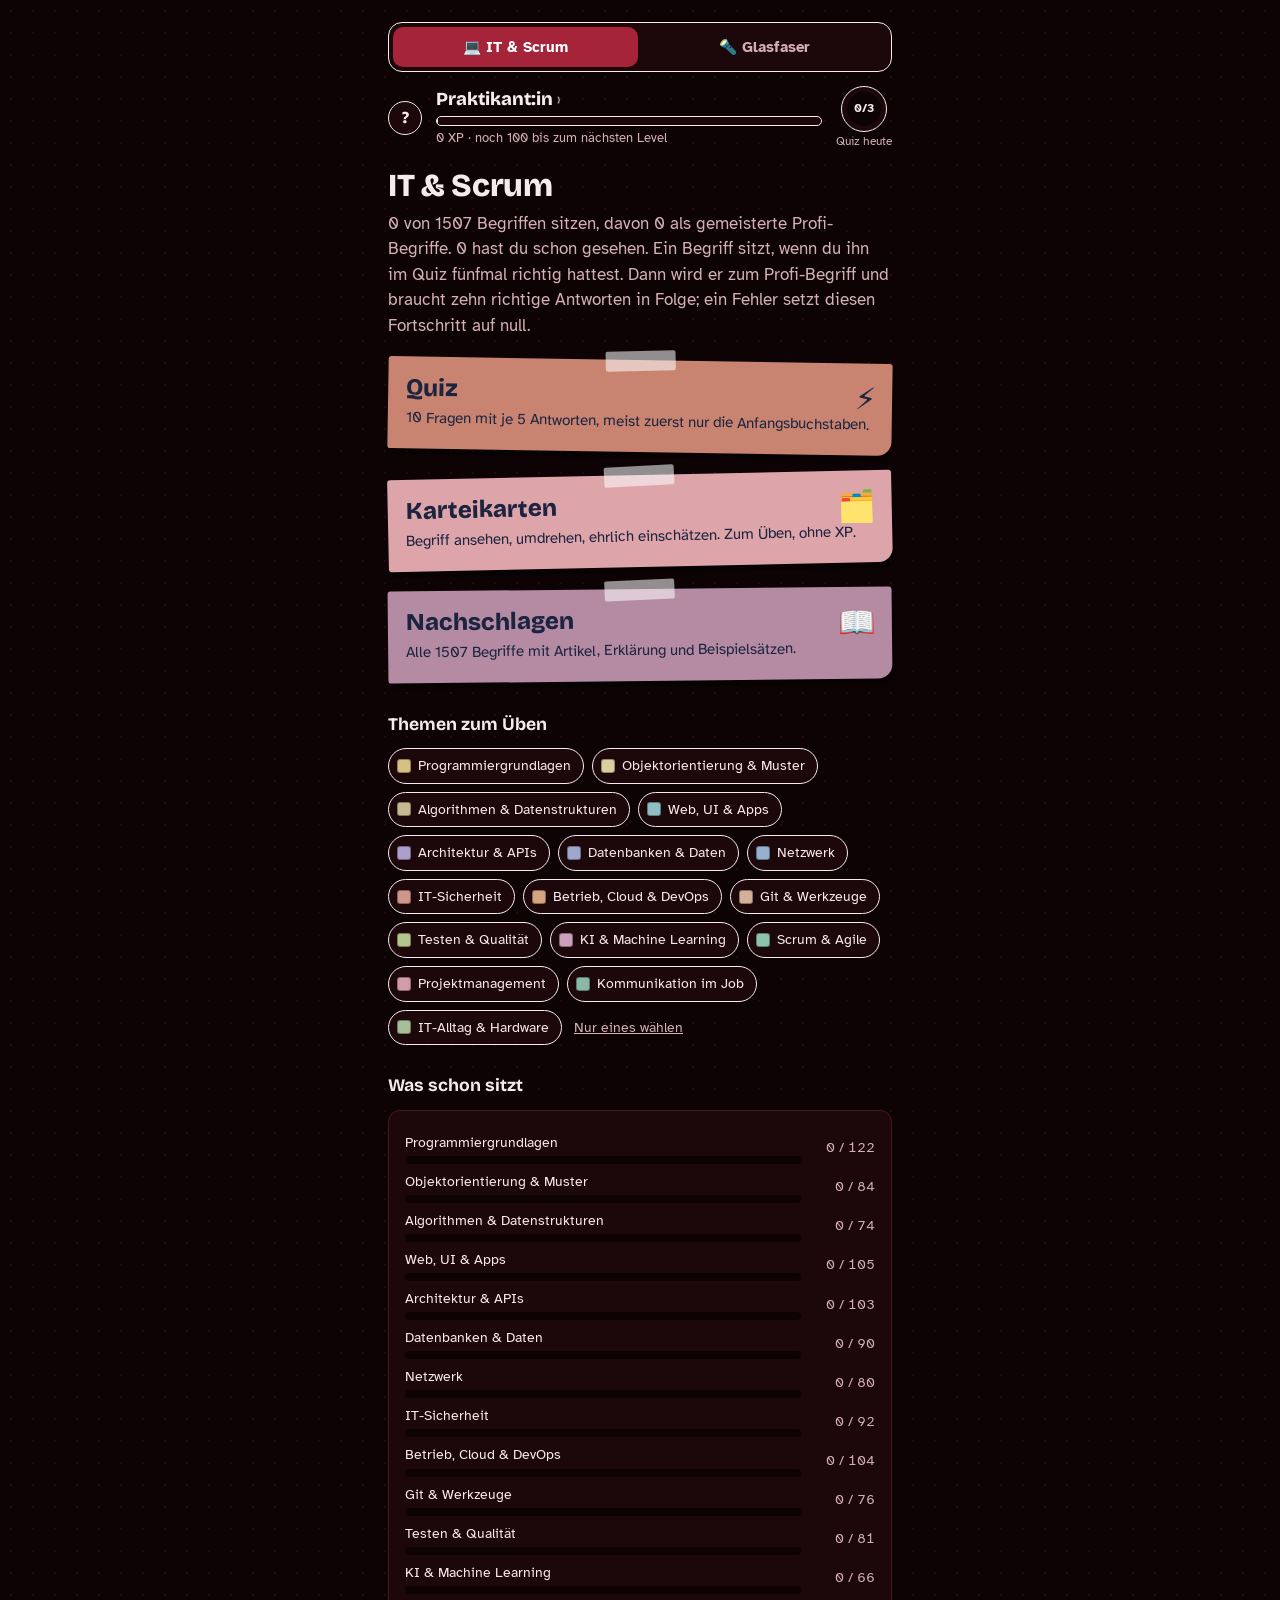
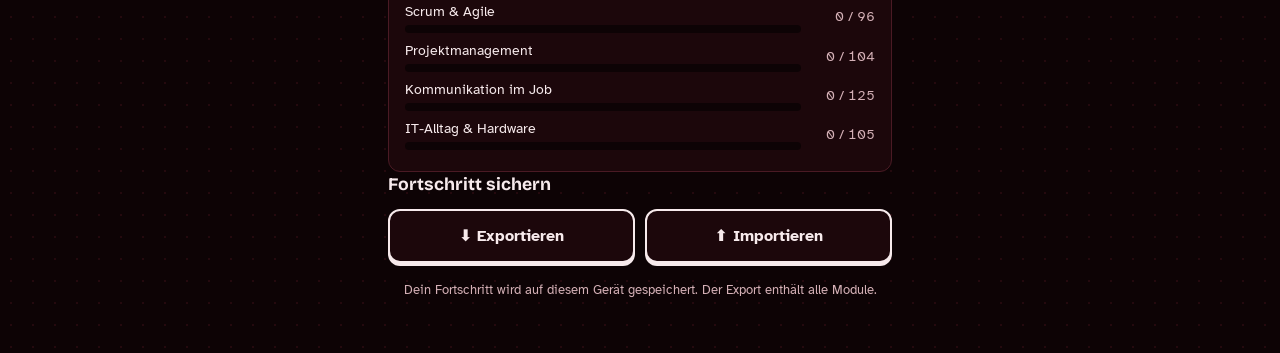
==== index.html @ d4691bd7 "Add files via upload" ====
<!doctype html>
<html lang="de">
<head>
<meta charset="utf-8">
<meta name="viewport" content="width=device-width, initial-scale=1, viewport-fit=cover">
<title>Fach-Vokabeln</title>
<meta name="description" content="Fachbegriffe lernen: Quiz, Karteikarten und Nachschlagen.">
<meta name="theme-color" content="#0d0305">
<link rel="manifest" href="manifest.json">
<link rel="icon" type="image/png" sizes="192x192" href="icons/icon-192.png">
<link rel="apple-touch-icon" href="icons/icon-192.png">
<link rel="preconnect" href="https://fonts.googleapis.com">
<link rel="preconnect" href="https://fonts.gstatic.com" crossorigin>
<link href="https://fonts.googleapis.com/css2?family=Atkinson+Hyperlegible:wght@400;700&family=Bricolage+Grotesque:opsz,wght@12..96,500;12..96,700;12..96,800&display=swap" rel="stylesheet">
<link rel="stylesheet" href="style.css">
<script>
  /* Zuletzt genutztes Farbschema sofort setzen, damit beim Start nichts aufblitzt */
  try { const t = JSON.parse(localStorage.getItem("lernapp.theme") || "{}");
    for (const k in t) document.documentElement.style.setProperty("--" + k, t[k]); } catch (e) {}
</script>
</head>
<body>
<div class="wrap">
  <header class="top" id="top"></header>
  <main id="app" aria-live="polite"></main>
</div>
<script src="app.js"></script>
</body>
</html>
---- style.css ----
:root{
  --board:#DCE3EC; --board-dot:#c7d0dc; --ink:#1C2440; --ink-soft:#4a5372; --surface:#ffffff; --line:#b9c3d1;
  --ok:#17845f; --bad:#c8323a;
  --n-yellow:#D8C07E; --n-pink:#D49CA9; --n-mint:#8DC2AC; --n-sky:#95B1CF; --n-lilac:#AC9FCB; --n-orange:#D3A47E; --n-lime:#B5C68C; --n-butter:#D9CF9F; --n-sand:#C6B892; --n-aqua:#8EBDC3; --n-peri:#A0A7CE; --n-coral:#CF968B; --n-peach:#D4B09B; --n-rose:#CB9FBB; --n-teal:#8AB9A9; --n-sage:#A8BE97;
  --m1:var(--n-yellow); --m2:var(--n-mint); --m3:var(--n-sky); --accent:var(--ink);
  --note-ink:#1C2440;
  --display:"Bricolage Grotesque", "Avenir Next", "Segoe UI", system-ui, sans-serif;
  --body:"Atkinson Hyperlegible", "Segoe UI", Roboto, system-ui, sans-serif;
  box-sizing:border-box;
  padding-top:env(safe-area-inset-top,0px); padding-bottom:env(safe-area-inset-bottom,0px);
}
@media (prefers-color-scheme: dark){
  :root:not([data-theme="light"]){
    --board:#151b28; --board-dot:#222a3b; --ink:#e9edf7; --ink-soft:#a9b2c9; --surface:#1f2738; --line:#36405a;
    --ok:#4fd1a1; --bad:#ff7a82;
  }
}
:root[data-theme="dark"]{
  --board:#151b28; --board-dot:#222a3b; --ink:#e9edf7; --ink-soft:#a9b2c9; --surface:#1f2738; --line:#36405a;
  --ok:#4fd1a1; --bad:#ff7a82;
}
/* Modul-Farbschemata: IT & Scrum dunkelrot, Glasfaser dunkelgrün */
:root[data-mod] .note{box-shadow:0 1px 0 rgba(0,0,0,.2), 3px 6px 0 rgba(0,0,0,.35)}
:root[data-mod] .chip .dot{border-color:rgba(0,0,0,.35)}
:root[data-mod] .feedback mark,:root[data-mod] .lex-body mark{background:rgba(255,255,255,.2);color:var(--ink)}
*,*::before,*::after{box-sizing:inherit}
html{scroll-padding-top:env(safe-area-inset-top,0px)}
body{
  margin:0; min-height:100vh; color:var(--ink); font-family:var(--body); font-size:17px; line-height:1.5;
  background-color:var(--board);
  background-image:radial-gradient(var(--board-dot) 1.2px, transparent 1.3px);
  background-size:22px 22px;
}
button{font:inherit;color:inherit;cursor:pointer}
:focus-visible{outline:3px solid #3b6cff;outline-offset:3px;border-radius:6px}
.wrap{max-width:540px;margin:0 auto;padding:16px 18px 40px}

/* header */
.top{display:flex;flex-wrap:wrap;align-items:center;gap:14px;padding:6px 0 18px}
.modswitch{flex-basis:100%;display:grid;grid-template-columns:1fr 1fr;gap:4px;padding:4px;border:1.5px solid var(--ink);border-radius:14px;background:var(--surface)}
.modswitch button{border:0;background:transparent;border-radius:10px;padding:9px 6px;font-weight:700;font-size:.92rem;color:var(--ink-soft)}
.modswitch button[aria-selected="true"]{background:var(--accent);color:#fff}
.rank{flex:1;min-width:0;display:block;text-align:left;border:0;background:none;padding:0;color:inherit}
.rank-more{opacity:.6;font-weight:400}
dialog.sheet{width:min(520px,calc(100vw - 24px));max-height:calc(100vh - 40px);border:1.5px solid var(--line);border-radius:16px;background:var(--surface);color:var(--ink);padding:16px 18px 18px}
dialog.sheet::backdrop{background:rgba(0,0,0,.65)}
.backup-row{display:flex;gap:10px;flex-wrap:wrap;margin:6px 0}
.backup-row .btn{flex:1 1 140px}
.exp-sum{margin:6px 0 12px;padding-left:1.2em;font-size:.93rem}
.exp-status{min-height:1.4em;font-size:.88rem;color:var(--ink-soft);margin:6px 0}
.exp-raw summary{cursor:pointer;font-size:.88rem;color:var(--ink-soft)}
dialog.sheet textarea{width:100%;margin:8px 0;background:var(--board);color:var(--ink);border:1.5px solid var(--line);border-radius:10px;padding:8px;font:inherit;font-size:.8rem}
.file-btn{display:block;text-align:center;cursor:pointer;margin:6px 0}
dialog#help{width:min(520px,calc(100vw - 24px));max-height:calc(100vh - 40px);border:1.5px solid var(--line);border-radius:16px;background:var(--surface);color:var(--ink);padding:16px 18px 18px}
dialog#help::backdrop{background:rgba(0,0,0,.65)}
.help-btn{flex:none;width:34px;height:34px;border-radius:50%;border:1.5px solid var(--ink);background:var(--surface);color:var(--ink);font-family:var(--display);font-weight:800;font-size:1.05rem;line-height:1;display:grid;place-items:center;align-self:center}
.hp{margin:14px 0 4px}
.hp h3{font-size:1rem;margin-bottom:6px}
.hp-row{display:flex;justify-content:space-between;align-items:baseline;gap:12px;padding:6px 0;border-bottom:1px dashed var(--line);font-size:.93rem}
.hp-row b{white-space:nowrap;text-align:right}
.hp-row.plus b{color:var(--ok)}
.hp-row.minus b{color:var(--bad)}
.hp-note{font-size:.85rem;color:var(--ink-soft);margin-top:8px}
dialog#cal{width:min(500px,calc(100vw - 24px));max-height:calc(100vh - 40px);border:1.5px solid var(--line);border-radius:16px;background:var(--surface);color:var(--ink);padding:16px 18px 18px}
dialog#cal::backdrop{background:rgba(0,0,0,.65)}
button.badge{border:0;background:none;padding:0;cursor:pointer}
.cal-nav{display:flex;align-items:center;justify-content:space-between;margin:4px 0 10px}
.cal-nav b{font-family:var(--display);font-size:1.1rem;text-transform:capitalize}
.cal-nav .back:disabled{opacity:.3}
.cal-grid{display:grid;grid-template-columns:repeat(7,minmax(0,1fr));gap:4px}
.cal-wd{text-align:center;font-size:.72rem;color:var(--ink-soft);padding-bottom:2px}
.cal-cell{min-width:0;min-height:58px;border:1.5px solid var(--line);border-radius:9px;background:transparent;color:var(--ink);display:flex;flex-direction:column;align-items:center;justify-content:flex-start;padding:4px 2px;gap:1px;font-size:.7rem;line-height:1.2;cursor:pointer}
.cal-cell.empty{border:0;cursor:default}
.cal-cell.future{opacity:.3;cursor:default}
.cal-cell.ok{background:rgba(110,210,150,.22);border-color:var(--ok)}
.cal-cell.miss{background:rgba(255,120,130,.2);border-color:var(--bad)}
.cal-cell.partial{border-style:dashed}
.cal-cell.today{outline:2px solid var(--ink);outline-offset:1px}
.cal-cell.sel{box-shadow:inset 0 0 0 2px var(--m2)}
.cal-d{font-weight:800;font-size:.85rem}
.cal-q{color:var(--ink-soft)}
.cal-x{font-weight:700;font-variant-numeric:tabular-nums}
.cal-sel{min-height:2.6em;margin:10px 0 6px;font-size:.9rem}
.cal-sum{display:flex;flex-wrap:wrap;gap:6px 14px;font-size:.88rem;color:var(--ink-soft);border-top:1px dashed var(--line);padding-top:10px}
.cal-sum b{color:var(--ink)}
.cal-legend{display:flex;flex-wrap:wrap;gap:6px 14px;margin-top:8px;font-size:.78rem;color:var(--ink-soft)}
.cal-legend i{display:inline-block;width:11px;height:11px;border-radius:3px;margin-right:5px;vertical-align:-1px;border:1.5px solid var(--line)}
.cal-legend i.lg-ok{background:rgba(110,210,150,.4);border-color:var(--ok)}
.cal-legend i.lg-miss{background:rgba(255,120,130,.35);border-color:var(--bad)}
.cal-legend i.lg-today{outline:2px solid var(--ink);border:0}
dialog#levels{width:min(500px,calc(100vw - 24px));max-height:calc(100vh - 40px);border:1.5px solid var(--line);border-radius:16px;background:var(--surface);color:var(--ink);padding:16px 18px 18px}
dialog#levels::backdrop{background:rgba(0,0,0,.65)}
.lv-head{display:flex;align-items:center;justify-content:space-between;gap:10px;position:sticky;top:-16px;background:var(--surface);padding:4px 0;margin-top:-4px;z-index:1}
.lv-head h2{font-size:1.4rem}
.lv-sub{color:var(--ink-soft);font-size:.9rem;margin:6px 0 12px}
.lv-list{list-style:none;margin:0;padding:0;display:grid;gap:4px}
.lv-list li{display:grid;grid-template-columns:28px 1fr auto;gap:10px;align-items:center;padding:7px 10px;border-radius:9px;font-size:.95rem}
.lv-list li.done{color:var(--ink-soft)}
.lv-list li.cur{background:var(--m2);color:var(--note-ink);font-weight:700}
.lv-num{font-family:var(--display);font-weight:800;text-align:right;opacity:.7}
.lv-xp{font-variant-numeric:tabular-nums;white-space:nowrap}
.lv-you{font-size:.72rem;border:1.5px solid currentColor;border-radius:999px;padding:0 6px;margin-left:4px;vertical-align:middle}
.rank-name{font-family:var(--display);font-weight:800;font-size:1.15rem;line-height:1.2}
.xpbar{height:10px;border-radius:6px;background:var(--surface);border:1.5px solid var(--ink);margin:6px 0 3px;overflow:hidden}
.xpbar i{display:block;height:100%;background:var(--m1);border-right:1.5px solid var(--ink);transition:width .5s ease}
.xp-text{font-size:.8rem;color:var(--ink-soft)}
.badge{display:flex;flex-direction:column;align-items:center;font-size:.75rem;color:var(--ink-soft);min-width:52px}
.badge b{font-family:var(--display);font-size:1.25rem;color:var(--ink);line-height:1.1}
.ring{width:46px;height:46px;border-radius:50%;display:grid;place-items:center;
  background:conic-gradient(var(--ok) calc(var(--p)*1%), var(--surface) 0);border:1.5px solid var(--ink)}
.ring span{width:34px;height:34px;border-radius:50%;background:var(--board);display:grid;place-items:center;font-size:.72rem;font-weight:700;color:var(--ink)}

/* sticky notes */
.note{
  position:relative;background:var(--c,var(--n-yellow));color:var(--note-ink);
  border-radius:3px 3px 14px 3px;padding:18px 18px 20px;
  transform:rotate(var(--r,0deg));
  box-shadow:0 1px 0 rgba(0,0,0,.08), 3px 6px 0 rgba(28,36,64,.18);
}
.note::before{content:"";position:absolute;top:-9px;left:50%;width:70px;height:20px;margin-left:-35px;
  background:rgba(255,255,255,.55);transform:rotate(-2deg);border-radius:2px}
h1,h2,h3{font-family:var(--display);margin:0;line-height:1.15}
h1{font-size:2rem;font-weight:800;letter-spacing:-.01em}
.lead{color:var(--ink-soft);margin:6px 0 22px}

.modes{display:grid;gap:22px;margin-bottom:30px}
.mode{display:block;width:100%;text-align:left;border:0}
.mode h2{font-size:1.5rem;font-weight:800}
.mode p{margin:4px 0 0;font-size:.95rem}
.mode .emoji{position:absolute;right:16px;top:14px;font-size:1.9rem}
.mode:active{transform:rotate(var(--r)) translateY(2px)}

.section-title{font-family:var(--display);font-weight:700;font-size:1.1rem;margin:0 0 10px}
.chips{display:flex;flex-wrap:wrap;gap:8px;margin-bottom:28px}
.chip{border:1.5px solid var(--ink);background:var(--surface);border-radius:999px;padding:6px 12px 6px 8px;font-size:.9rem;display:flex;align-items:center;gap:7px}
.chip .dot{width:14px;height:14px;border-radius:3px;background:var(--c);border:1.5px solid var(--note-ink)}
.chip[aria-pressed="false"]{opacity:.45;background:transparent}
.chip[aria-pressed="false"] .dot{background:transparent}

.mastery{background:var(--surface);border:1.5px solid var(--line);border-radius:12px;padding:14px 16px}
.mrow{display:grid;grid-template-columns:1fr 64px;gap:10px;align-items:center;font-size:.88rem;margin:7px 0}
.mbar{height:8px;border-radius:5px;background:var(--board);overflow:hidden;margin-top:3px}
.mbar i{display:block;height:100%;background:var(--c)}
.mnum{text-align:right;color:var(--ink-soft);font-variant-numeric:tabular-nums}
.foot{font-size:.8rem;color:var(--ink-soft);margin-top:18px;text-align:center}

/* session chrome */
.bar{display:flex;align-items:center;gap:12px;margin-bottom:22px}
.back{border:1.5px solid var(--ink);background:var(--surface);border-radius:10px;width:42px;height:42px;font-size:1.2rem;flex:none}
.progress{flex:1;height:10px;border-radius:6px;background:var(--surface);border:1.5px solid var(--ink);overflow:hidden}
.progress i{display:block;height:100%;background:var(--ok);transition:width .3s}
.lives{font-size:1.05rem;letter-spacing:2px;flex:none}
.xp-chip{font-family:var(--display);font-weight:800;font-size:.95rem;background:var(--surface);color:var(--ink);padding:2px 9px;border-radius:999px;border:1.5px solid var(--ink);flex:none}
body.focus #top{display:none}
body.focus .wrap{padding-top:22px}
.pro-tag{display:inline-block;font-size:.72rem;font-weight:700;letter-spacing:.02em;background:var(--n-yellow);color:var(--note-ink);border:1.5px solid var(--note-ink);border-radius:999px;padding:0 8px;margin-left:6px;vertical-align:middle;white-space:nowrap}
.pro-tag.done{background:var(--n-mint)}
details.is-pro{border:2px solid #d9a400;border-left-width:7px;background:linear-gradient(90deg,rgba(255,218,92,.28),transparent 70%),var(--surface)}
details.is-pro.is-master{border-color:var(--ok)}
.prodots{display:inline-flex;gap:2px;margin-left:6px;vertical-align:middle}
.prodots i{width:5px;height:9px;border-radius:2px;background:var(--line)}
.prodots i.f{background:#d9a400}
.is-master .prodots i.f{background:var(--ok)}

.cat-label{font-size:.82rem;font-weight:700;opacity:.75;margin-bottom:6px}
.term{font-family:var(--display);font-weight:800;font-size:clamp(1.8rem,8vw,2.5rem);line-height:1.1;letter-spacing:-.01em;word-break:break-word}
.speak{border:1.5px solid var(--note-ink);background:rgba(255,255,255,.5);border-radius:999px;padding:3px 11px;font-size:.88rem;color:var(--note-ink);margin-top:12px}

/* flashcard */
.card{display:flex;flex-direction:column;min-height:320px;margin:14px 0 22px;cursor:pointer;--r:-1deg}
.card.is-back{--r:1deg}
.card.turn-out{animation:turnOut .16s ease-in forwards}
.card.turn-in{animation:turnIn .2s ease-out}
@keyframes turnOut{to{transform:rotate(var(--r)) scaleX(0)}}
@keyframes turnIn{from{transform:rotate(var(--r)) scaleX(0)}to{transform:rotate(var(--r)) scaleX(1)}}
.card .term{margin-top:auto}
.hint{margin-top:auto;padding-top:18px;font-size:.85rem;opacity:.75}
.card .de{font-family:var(--display);font-weight:800;font-size:1.55rem;line-height:1.2}
.card .expl{margin:8px 0 14px}
.ex{border-top:1.5px dashed rgba(28,36,64,.35);padding-top:12px;font-size:.98rem}
.ex-label{font-size:.78rem;font-weight:700;opacity:.7;margin-top:10px}
.ex-label:first-child{margin-top:0}
.ex .en{font-weight:700}
.ex .tr{margin-top:2px}
mark{background:rgba(255,255,255,.65);color:inherit;padding:0 3px;border-radius:3px}
.actions{display:grid;grid-template-columns:1fr 1fr;gap:12px}
.btn{border:2px solid var(--ink);border-radius:12px;padding:13px 14px;font-weight:700;background:var(--surface);font-size:1rem;box-shadow:0 3px 0 var(--ink)}
.btn:active{transform:translateY(2px);box-shadow:0 1px 0 var(--ink)}
.btn.primary{background:var(--n-mint);color:var(--note-ink);border-color:var(--note-ink);box-shadow:0 3px 0 var(--note-ink)}
.btn.warn{background:var(--n-pink);color:var(--note-ink);border-color:var(--note-ink);box-shadow:0 3px 0 var(--note-ink)}
.btn.wide{width:100%}

/* quiz */
.q-ask{font-size:.95rem;font-weight:700;margin-bottom:8px;opacity:.8}
.q-big{font-family:var(--display);font-weight:800;font-size:clamp(1.6rem,7vw,2.2rem);line-height:1.15}
.q-mid{font-size:1.12rem;line-height:1.45;font-weight:700}
.q-hint{margin-top:10px;font-size:.9rem}
.q-hint button{border:0;background:none;text-decoration:underline;padding:0;color:inherit;font-size:.9rem}
.opts{display:grid;gap:10px;margin:22px 0 16px}
.opt{text-align:left;border:2px solid var(--ink);background:var(--surface);border-radius:12px;padding:12px 15px;font-size:1.02rem;box-shadow:0 3px 0 var(--ink)}
.opt:active:not(:disabled){transform:translateY(2px);box-shadow:0 1px 0 var(--ink)}
.opt:disabled{cursor:default}
.opt.right{background:var(--n-mint);color:var(--note-ink);border-color:var(--note-ink)}
.opt.wrong{background:var(--n-pink);color:var(--note-ink);border-color:var(--note-ink);text-decoration:line-through}
.opt.dim{opacity:.45}
.opt.long{font-size:.95rem;line-height:1.35;text-align:left}
.tap-next{cursor:pointer}
.note.pro-card{border:3px solid #d9a400;border-left-width:9px;box-shadow:0 0 0 3px rgba(217,164,0,.25), 3px 6px 0 rgba(0,0,0,.35)}
.note.master-card{border-color:var(--ok);box-shadow:0 0 0 3px rgba(110,210,150,.25), 3px 6px 0 rgba(0,0,0,.35)}
.opt[aria-disabled="true"]{cursor:pointer}
.feedback.tap-next{cursor:pointer}
.opt.short{font-family:var(--display);font-weight:800;font-size:1.15rem;letter-spacing:.02em}
.reveal-row{display:flex;justify-content:flex-end;margin:18px 0 -8px}
.reveal-row .btn{padding:8px 14px;font-size:.92rem}
.reveal-row .cost{opacity:.75;font-weight:400;margin-left:4px}
.feedback p.fb-ex{margin-top:16px;padding-top:12px;border-top:1px dashed var(--line)}
.penalty{background:var(--surface);border:1.5px solid var(--bad);border-left-width:6px;border-radius:10px;padding:10px 14px;margin:0 0 20px;font-size:.95rem}
.feedback{background:var(--surface);border:1.5px solid var(--line);border-left:6px solid var(--fb);border-radius:10px;padding:13px 15px;margin-bottom:16px;animation:pop .25s ease}
.feedback h3{font-size:1.15rem;color:var(--fb);margin-bottom:4px}
.feedback p{margin:4px 0;font-size:.95rem}
@keyframes pop{from{transform:translateY(6px);opacity:0}to{transform:none;opacity:1}}

.opts.art{grid-template-columns:repeat(3,1fr)}
.opts.art .opt{text-align:center;font-family:var(--display);font-weight:800;font-size:1.3rem}
/* result */
.result{text-align:center}
.result .note{margin:16px 0 26px;text-align:center}
.big-num{font-family:var(--display);font-weight:800;font-size:3.6rem;line-height:1}
.missed{text-align:left;background:var(--surface);border:1.5px solid var(--line);border-radius:12px;padding:12px 16px;margin-bottom:22px}
.missed li{margin:5px 0}
.stack{display:grid;gap:12px}

/* lexicon */
.search{width:100%;font:inherit;padding:12px 14px;border:2px solid var(--ink);border-radius:12px;background:var(--surface);color:var(--ink);margin-bottom:16px}
.lex-group{margin-bottom:22px}
.lex-group h3{font-size:1.05rem;display:flex;align-items:center;gap:8px;margin-bottom:8px;width:100%}
.lex-group h3 .dot{width:14px;height:14px;border-radius:3px;background:var(--c);border:1.5px solid var(--ink)}
.lex-group>details{background:transparent;border:0;margin:0}
.lex-group>details>summary{padding:0;display:flex;justify-content:flex-start}
.lex-group>details>summary h3{flex:1}
.lex-count{color:var(--ink-soft);font-size:.85rem;font-weight:400;margin-left:auto}
.lex-items{padding-top:8px}
.chip-all{border:0;background:none;text-decoration:underline;color:var(--ink-soft);font-size:.88rem;padding:6px 4px}
details{background:var(--surface);border:1.5px solid var(--line);border-radius:10px;margin-bottom:7px}
summary{padding:10px 14px;cursor:pointer;display:flex;justify-content:space-between;gap:10px;align-items:baseline;list-style:none}
summary::-webkit-details-marker{display:none}
summary .s-en{font-weight:700}
summary .s-de{color:var(--ink-soft);font-size:.92rem;text-align:right}
.lex-body{padding:0 14px 12px;font-size:.94rem}
.lex-body .ex{border-top-color:var(--line)}
.expls{margin:4px 0 10px;padding-left:1.3em}
.expls li{margin:3px 0}
.lex-body .speak,.feedback .speak{color:var(--ink);border-color:var(--ink);background:transparent}
.feedback .speak{margin-top:6px}
.boxdots{display:inline-flex;gap:3px;margin-left:6px;vertical-align:middle}
.boxdots i{width:6px;height:6px;border-radius:50%;background:var(--line)}
.boxdots i.f{background:var(--ok)}
.empty{text-align:center;color:var(--ink-soft);padding:30px 0}

.toast{position:fixed;left:50%;bottom:calc(24px + env(safe-area-inset-bottom,0px));transform:translateX(-50%);background:var(--ink);color:var(--board);padding:11px 18px;border-radius:12px;font-weight:700;z-index:50;max-width:90vw;text-align:center;animation:pop .25s ease}
.confetti{position:fixed;top:-12px;width:10px;height:14px;z-index:40;pointer-events:none;border-radius:2px;animation:fall 1.6s ease-in forwards}
@keyframes fall{to{transform:translateY(105vh) rotate(540deg);opacity:.8}}
@media (prefers-reduced-motion: reduce){
  .xpbar i,.progress i{transition:none}
  .card.turn-out,.card.turn-in{animation:none}
  .feedback,.toast{animation:none}
}
.modpick{flex-basis:100%;display:flex;align-items:center;gap:8px;padding:10px 14px;border:1.5px solid var(--ink);border-radius:14px;background:var(--accent);color:#fff;font-weight:700;font-size:.95rem}
.mod-list{display:grid;gap:8px;margin-top:10px}
.mod-item{display:flex;align-items:center;gap:12px;padding:14px;border:1.5px solid var(--line);border-left:7px solid var(--ac);border-radius:12px;background:var(--board);color:var(--ink);font-weight:700;font-size:1rem;text-align:left}
.mod-item.cur{outline:2px solid var(--ink)}
.mod-ic{font-size:1.4rem}
.boot-error{padding:40px 4px}
.boot-error p{color:var(--ink-soft);margin-top:10px}
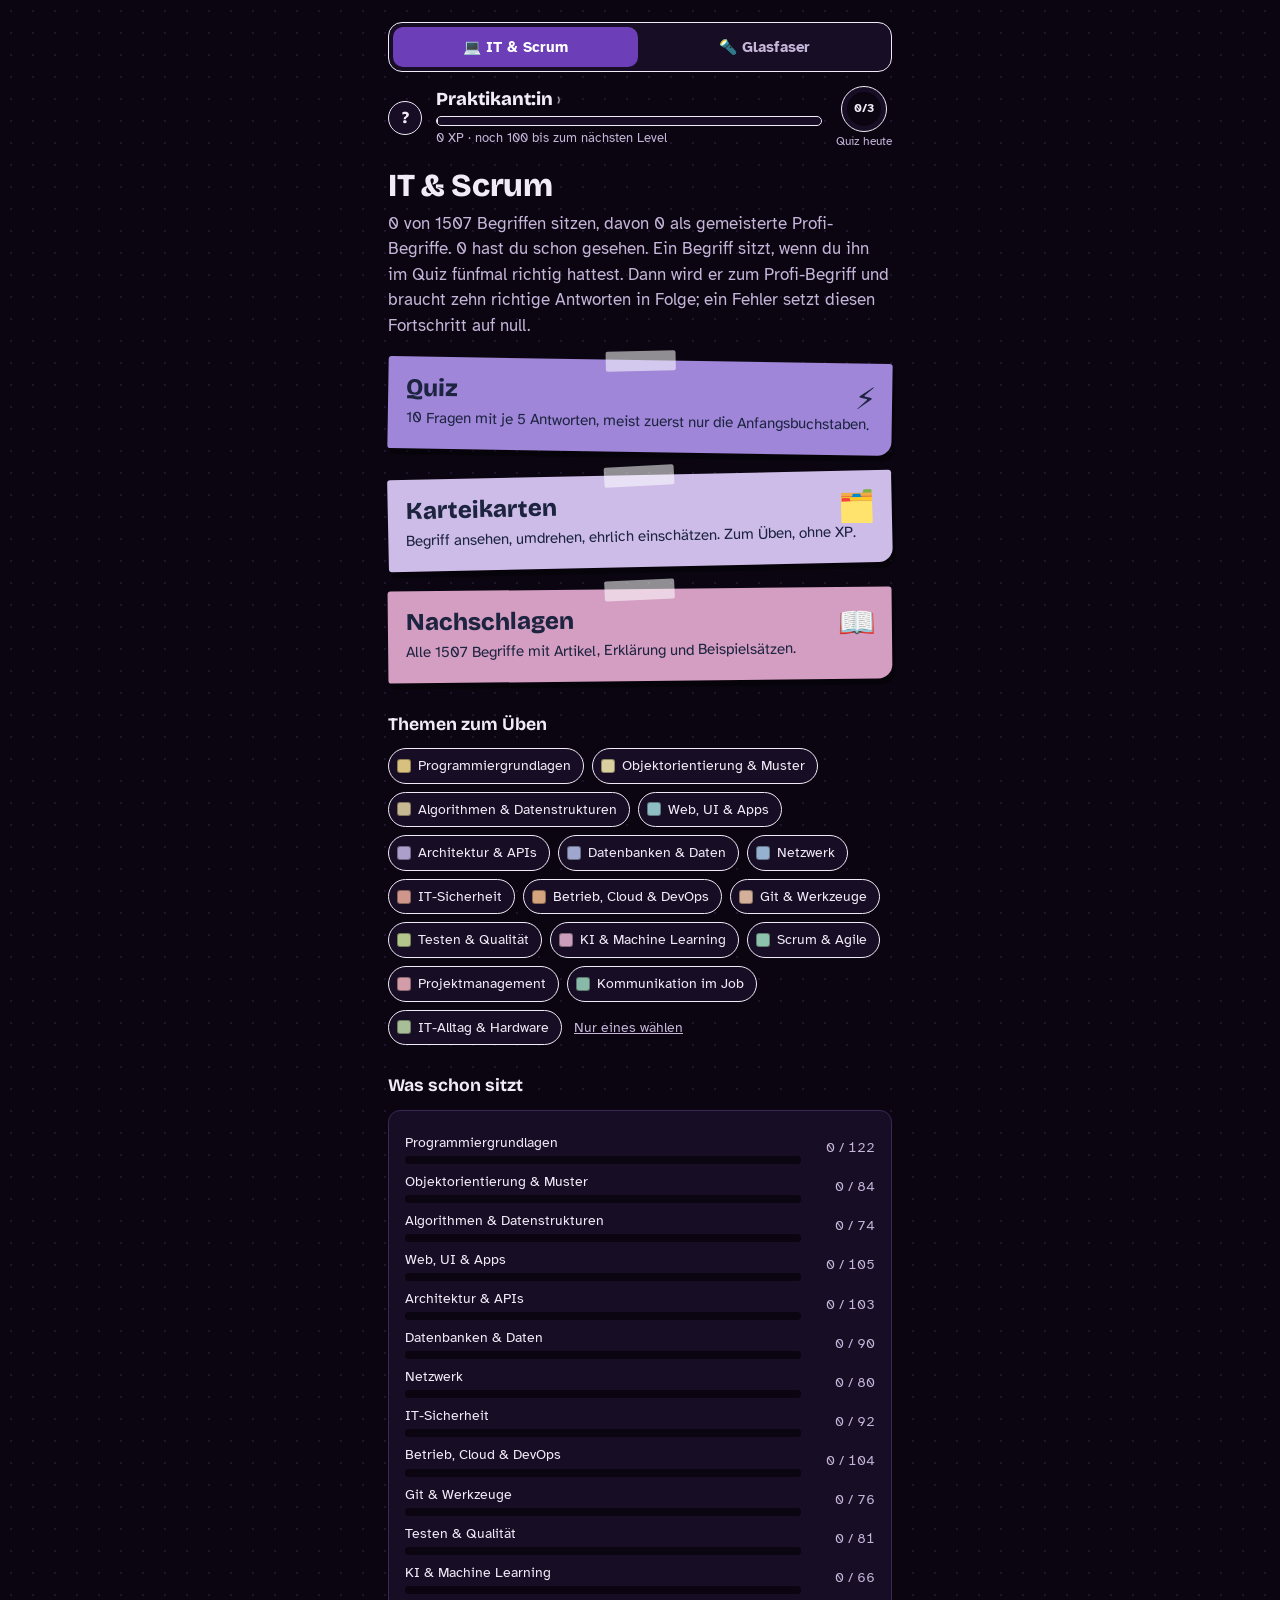
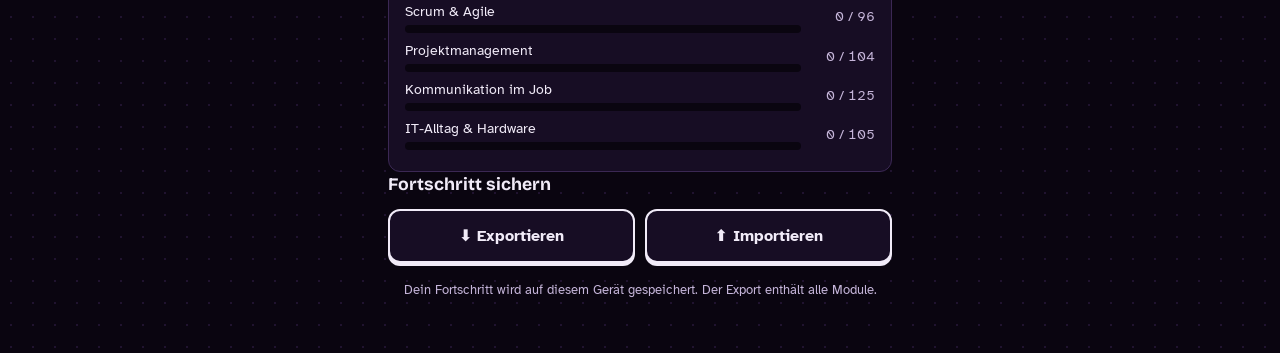
==== commit 08a9ce72: "Add files via upload" ====
--- a/index.html
+++ b/index.html
@@ -5,7 +5,7 @@
 <meta name="viewport" content="width=device-width, initial-scale=1, viewport-fit=cover">
 <title>Fach-Vokabeln</title>
 <meta name="description" content="Fachbegriffe lernen: Quiz, Karteikarten und Nachschlagen.">
-<meta name="theme-color" content="#0d0305">
+<meta name="theme-color" content="#0a0510">
 <link rel="manifest" href="manifest.json">
 <link rel="icon" type="image/png" sizes="192x192" href="icons/icon-192.png">
 <link rel="apple-touch-icon" href="icons/icon-192.png">
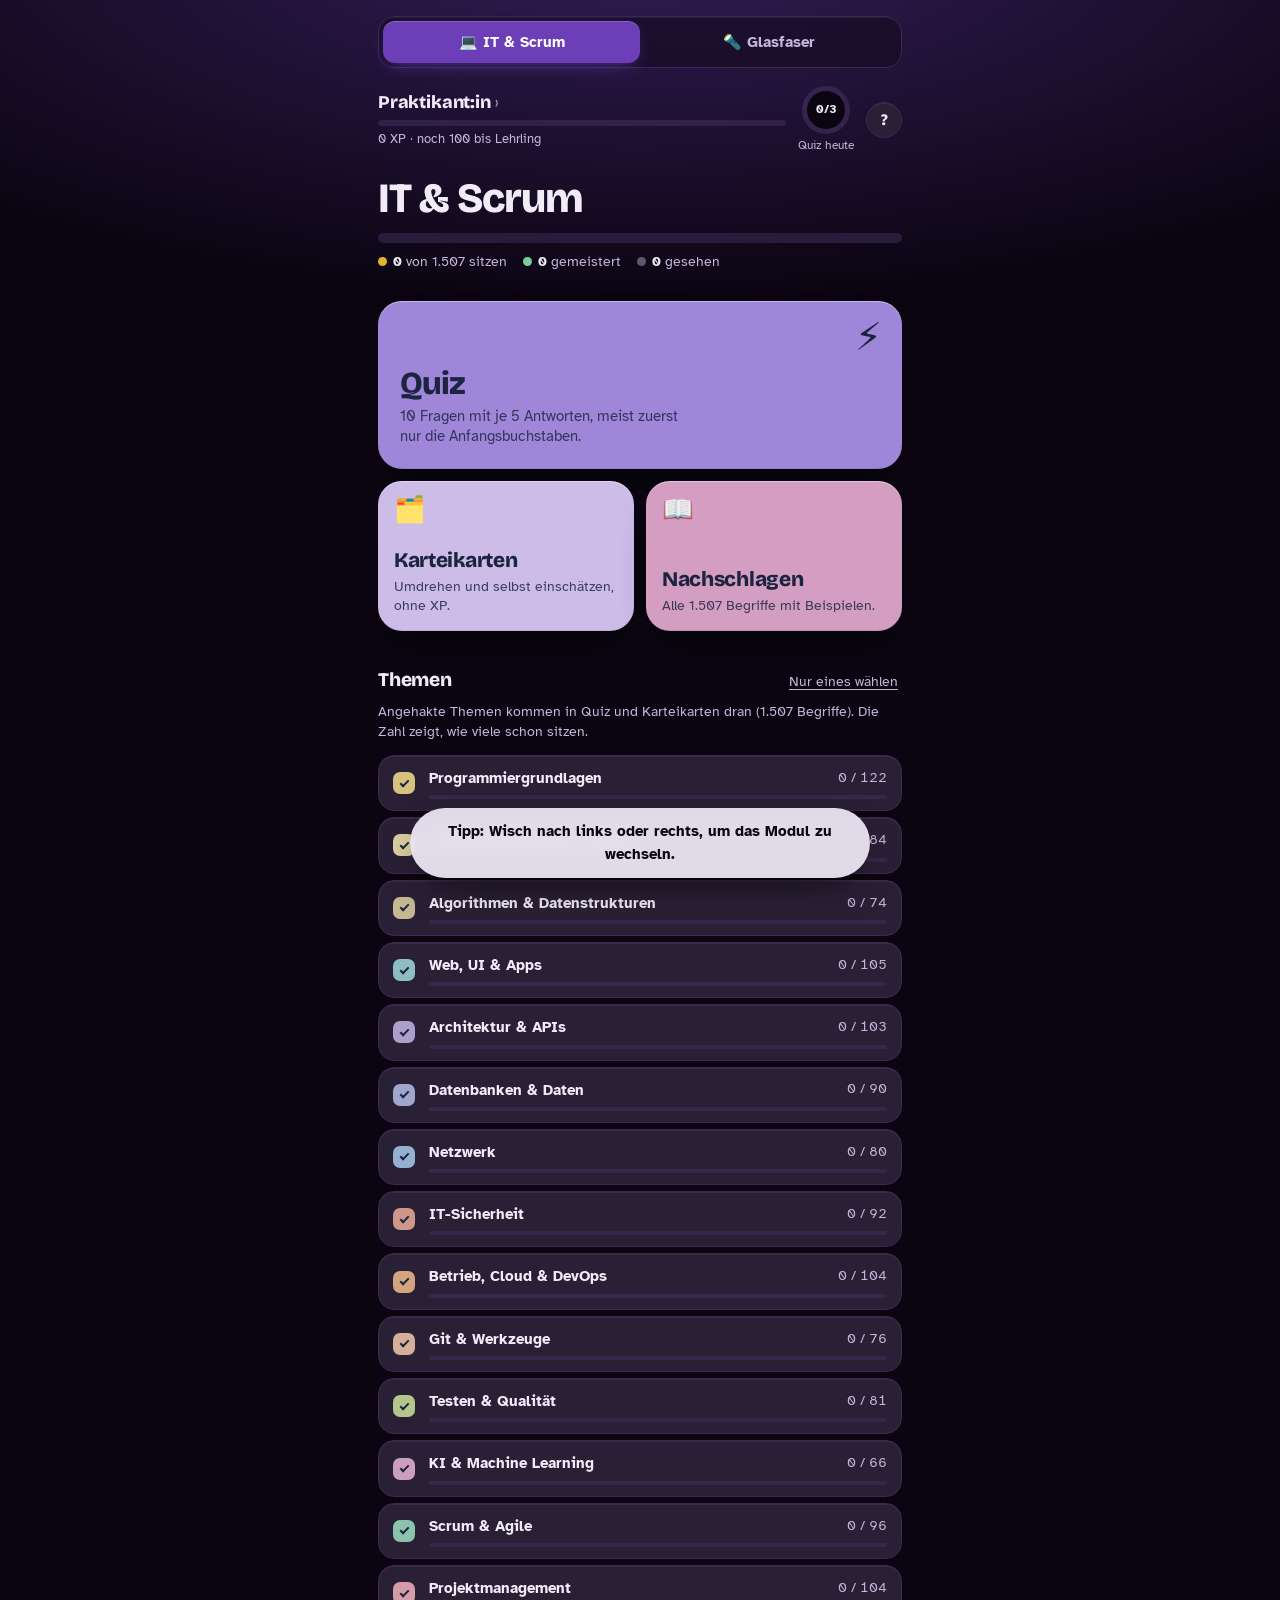
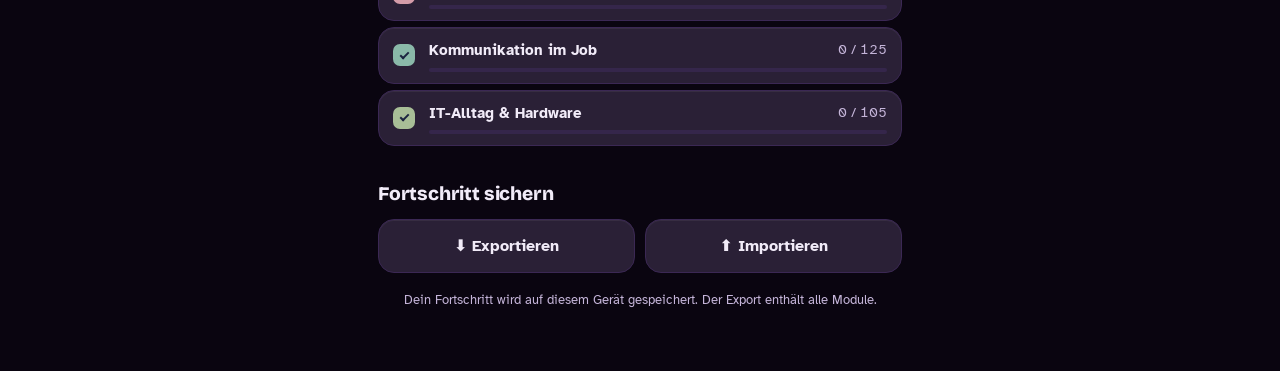
==== commit b2eb40a1: "Add files via upload" ====
--- a/index.html
+++ b/index.html
@@ -21,8 +21,11 @@
 </head>
 <body>
 <div class="wrap">
-  <header class="top" id="top"></header>
-  <main id="app" aria-live="polite"></main>
+  <nav class="modbar" id="modbar" hidden></nav>
+  <div class="pager" id="pager">
+    <header class="top" id="top"></header>
+    <main id="app" aria-live="polite"></main>
+  </div>
 </div>
 <script src="app.js"></script>
 </body>
--- a/style.css
+++ b/style.css
@@ -1,13 +1,37 @@
+/* ---------- Farben und Maße ----------
+   Die Modulfarben (board, surface, ink, accent, m1–m3 …) kommen aus der Moduldatei (theme).
+   Sie sind als Farb-Eigenschaften registriert, damit sie beim Modulwechsel weich überblenden. */
+@property --board{syntax:"<color>";inherits:true;initial-value:#151b28}
+@property --board-dot{syntax:"<color>";inherits:true;initial-value:#222a3b}
+@property --surface{syntax:"<color>";inherits:true;initial-value:#1f2738}
+@property --ink{syntax:"<color>";inherits:true;initial-value:#e9edf7}
+@property --ink-soft{syntax:"<color>";inherits:true;initial-value:#a9b2c9}
+@property --line{syntax:"<color>";inherits:true;initial-value:#36405a}
+@property --accent{syntax:"<color>";inherits:true;initial-value:#6c3fb8}
+@property --m1{syntax:"<color>";inherits:true;initial-value:#D8C07E}
+@property --m2{syntax:"<color>";inherits:true;initial-value:#8DC2AC}
+@property --m3{syntax:"<color>";inherits:true;initial-value:#95B1CF}
+
 :root{
   --board:#DCE3EC; --board-dot:#c7d0dc; --ink:#1C2440; --ink-soft:#4a5372; --surface:#ffffff; --line:#b9c3d1;
   --ok:#17845f; --bad:#c8323a;
   --n-yellow:#D8C07E; --n-pink:#D49CA9; --n-mint:#8DC2AC; --n-sky:#95B1CF; --n-lilac:#AC9FCB; --n-orange:#D3A47E; --n-lime:#B5C68C; --n-butter:#D9CF9F; --n-sand:#C6B892; --n-aqua:#8EBDC3; --n-peri:#A0A7CE; --n-coral:#CF968B; --n-peach:#D4B09B; --n-rose:#CB9FBB; --n-teal:#8AB9A9; --n-sage:#A8BE97;
   --m1:var(--n-yellow); --m2:var(--n-mint); --m3:var(--n-sky); --accent:var(--ink);
   --note-ink:#1C2440;
+  --gold:#e0b230;
   --display:"Bricolage Grotesque", "Avenir Next", "Segoe UI", system-ui, sans-serif;
   --body:"Atkinson Hyperlegible", "Segoe UI", Roboto, system-ui, sans-serif;
+  /* Flächen: leicht angehobene Fläche, feine Lichtkante, weicher Schatten */
+  --raise:color-mix(in srgb, var(--surface) 92%, #fff 8%);
+  --edge:inset 0 1px 0 rgba(255,255,255,.06);
+  --shadow:0 14px 34px -18px rgba(0,0,0,.85);
+  --r-lg:24px; --r-md:16px; --r-sm:12px;
+  --ease:cubic-bezier(.2,.8,.2,1);
+  --spring:cubic-bezier(.34,1.5,.64,1);
   box-sizing:border-box;
   padding-top:env(safe-area-inset-top,0px); padding-bottom:env(safe-area-inset-bottom,0px);
+  transition:--board .45s var(--ease), --board-dot .45s var(--ease), --surface .45s var(--ease), --ink .45s var(--ease),
+    --ink-soft .45s var(--ease), --line .45s var(--ease), --accent .45s var(--ease), --m1 .45s var(--ease), --m2 .45s var(--ease), --m3 .45s var(--ease);
 }
 @media (prefers-color-scheme: dark){
   :root:not([data-theme="light"]){
@@ -19,61 +43,315 @@
   --board:#151b28; --board-dot:#222a3b; --ink:#e9edf7; --ink-soft:#a9b2c9; --surface:#1f2738; --line:#36405a;
   --ok:#4fd1a1; --bad:#ff7a82;
 }
-/* Modul-Farbschemata: IT & Scrum dunkelrot, Glasfaser dunkelgrün */
-:root[data-mod] .note{box-shadow:0 1px 0 rgba(0,0,0,.2), 3px 6px 0 rgba(0,0,0,.35)}
-:root[data-mod] .chip .dot{border-color:rgba(0,0,0,.35)}
-:root[data-mod] .feedback mark,:root[data-mod] .lex-body mark{background:rgba(255,255,255,.2);color:var(--ink)}
+:root[data-mod] .feedback mark,:root[data-mod] .lex-body mark{background:rgba(255,255,255,.18);color:var(--ink)}
+
 *,*::before,*::after{box-sizing:inherit}
-html{scroll-padding-top:env(safe-area-inset-top,0px)}
+html{scroll-padding-top:env(safe-area-inset-top,0px);-webkit-tap-highlight-color:transparent}
 body{
-  margin:0; min-height:100vh; color:var(--ink); font-family:var(--body); font-size:17px; line-height:1.5;
-  background-color:var(--board);
-  background-image:radial-gradient(var(--board-dot) 1.2px, transparent 1.3px);
-  background-size:22px 22px;
-}
-button{font:inherit;color:inherit;cursor:pointer}
-:focus-visible{outline:3px solid #3b6cff;outline-offset:3px;border-radius:6px}
-.wrap{max-width:540px;margin:0 auto;padding:16px 18px 40px}
-
-/* header */
-.top{display:flex;flex-wrap:wrap;align-items:center;gap:14px;padding:6px 0 18px}
-.modswitch{flex-basis:100%;display:grid;grid-template-columns:1fr 1fr;gap:4px;padding:4px;border:1.5px solid var(--ink);border-radius:14px;background:var(--surface)}
-.modswitch button{border:0;background:transparent;border-radius:10px;padding:9px 6px;font-weight:700;font-size:.92rem;color:var(--ink-soft)}
-.modswitch button[aria-selected="true"]{background:var(--accent);color:#fff}
+  margin:0; min-height:100vh; min-height:100dvh; color:var(--ink); font-family:var(--body); font-size:17px; line-height:1.5;
+  background-color:var(--board); overflow-x:hidden;
+}
+/* Schein der Modulfarbe oben: zeigt auf einen Blick, in welchem Modul man ist, und blendet beim Wechsel über */
+body::before{
+  content:""; position:fixed; inset:0 0 auto 0; height:75vh; z-index:-1; pointer-events:none;
+  background:radial-gradient(110% 75% at 50% -8%, color-mix(in srgb, var(--accent) 42%, transparent), transparent 72%);
+}
+button{font:inherit;color:inherit;cursor:pointer;-webkit-user-select:none;user-select:none}
+:focus-visible{outline:3px solid color-mix(in srgb, var(--accent) 55%, #fff);outline-offset:3px;border-radius:10px}
+.wrap{max-width:560px;margin:0 auto;padding:14px 18px 48px}
+.pager{touch-action:pan-y pinch-zoom}
+h1,h2,h3{font-family:var(--display);margin:0;line-height:1.12}
+h1{font-size:clamp(2rem,9vw,2.6rem);font-weight:800;letter-spacing:-.025em}
+
+/* Antippen: alles Tippbare gibt kurz nach und federt zurück */
+.btn,.opt,.mode,.trow,.back,.help-btn,.chip-all,.modbar button,.badge,.rank,.cal-cell,.mod-item,.speak{
+  transition:transform .3s var(--spring), background-color .2s, border-color .2s, color .2s, opacity .2s;
+}
+.btn:active,.opt:active:not([aria-disabled="true"]),.mode:active,.trow:active,.back:active,.help-btn:active,.cal-cell:active:not(:disabled),.mod-item:active,.speak:active{
+  transform:scale(.965); transition-duration:.08s;
+}
+
+/* ---------- Modulleiste ---------- */
+.modbar{
+  position:relative; display:grid; grid-auto-flow:column; grid-auto-columns:1fr; gap:0;
+  padding:4px; margin:2px 0 14px; border-radius:var(--r-md);
+  background:color-mix(in srgb, var(--surface) 72%, transparent); border:1px solid var(--line);
+  backdrop-filter:blur(14px); -webkit-backdrop-filter:blur(14px); box-shadow:var(--edge);
+}
+.modbar[hidden]{display:none}
+.modbar .ind{
+  position:absolute; top:4px; bottom:4px; left:4px; width:calc((100% - 8px) / var(--n, 2));
+  border-radius:var(--r-sm); background:var(--accent);
+  box-shadow:inset 0 1px 0 rgba(255,255,255,.18), 0 6px 18px -8px var(--accent);
+  transform:translateX(calc(var(--pos, 0) * 100%)); transition:transform .42s var(--spring);
+}
+.modbar.drag .ind{transition:none}
+.modbar button{position:relative;z-index:1;border:0;background:transparent;border-radius:var(--r-sm);padding:10px 6px;font-weight:700;font-size:.93rem;color:var(--ink-soft)}
+.modbar button[aria-selected="true"]{color:#fff}
+.modbar.pick{display:block;padding:0;background:transparent;border:0;backdrop-filter:none;box-shadow:none}
+.modpick{width:100%;display:flex;align-items:center;gap:8px;padding:12px 16px;border:0;border-radius:var(--r-md);background:var(--accent);color:#fff;font-weight:700;font-size:.95rem}
+
+/* ---------- Kopf: Rang, Tagesring, Hilfe ---------- */
+.top{display:flex;align-items:center;gap:12px;padding:4px 0 20px}
 .rank{flex:1;min-width:0;display:block;text-align:left;border:0;background:none;padding:0;color:inherit}
-.rank-more{opacity:.6;font-weight:400}
-dialog.sheet{width:min(520px,calc(100vw - 24px));max-height:calc(100vh - 40px);border:1.5px solid var(--line);border-radius:16px;background:var(--surface);color:var(--ink);padding:16px 18px 18px}
-dialog.sheet::backdrop{background:rgba(0,0,0,.65)}
+.rank-name{font-family:var(--display);font-weight:800;font-size:1.12rem;line-height:1.2;letter-spacing:-.01em}
+.rank-more{opacity:.55;font-weight:400}
+.xpbar{height:6px;border-radius:99px;background:color-mix(in srgb, var(--line) 70%, transparent);margin:7px 0 4px;overflow:hidden}
+.xpbar i{display:block;height:100%;border-radius:99px;background:var(--m1);transition:width .7s var(--ease)}
+.xp-text{font-size:.8rem;color:var(--ink-soft);text-wrap:balance}
+.help-btn{order:3;flex:none;width:36px;height:36px;border-radius:50%;border:1px solid var(--line);background:var(--raise);color:var(--ink);font-family:var(--display);font-weight:800;font-size:1rem;line-height:1;display:grid;place-items:center;box-shadow:var(--edge)}
+.badge{display:flex;flex-direction:column;align-items:center;gap:3px;font-size:.72rem;color:var(--ink-soft);min-width:52px}
+.badge b{font-family:var(--display);font-size:1.25rem;color:var(--ink);line-height:1.1}
+button.badge{border:0;background:none;padding:0;cursor:pointer}
+.ring{width:48px;height:48px;border-radius:50%;display:grid;place-items:center;
+  background:conic-gradient(var(--ok) calc(var(--p)*1%), color-mix(in srgb, var(--line) 80%, transparent) 0)}
+.ring span{width:38px;height:38px;border-radius:50%;background:var(--board);display:grid;place-items:center;font-size:.74rem;font-weight:700;color:var(--ink);font-variant-numeric:tabular-nums}
+
+/* ---------- Farbige Karten (Kategorie- bzw. Modulfarbe) ---------- */
+.note{
+  position:relative; background:var(--c,var(--n-yellow)); color:var(--note-ink);
+  border-radius:var(--r-lg); padding:20px 20px 22px;
+  box-shadow:inset 0 1px 0 rgba(255,255,255,.4), inset 0 -1px 0 rgba(0,0,0,.08), 0 18px 40px -22px rgba(0,0,0,.9);
+}
+.lead{color:var(--ink-soft);margin:6px 0 22px}
+
+/* ---------- Übersicht ---------- */
+.modes{display:grid;grid-template-columns:repeat(2,minmax(0,1fr));gap:12px;margin-bottom:34px}
+.mode{display:flex;flex-direction:column;justify-content:flex-end;width:100%;min-height:150px;text-align:left;border:0;padding:16px}
+.mode-main{grid-column:1 / -1;min-height:168px;padding:22px}
+.mode h2{font-size:clamp(1rem,4.4vw,1.3rem);font-weight:800;letter-spacing:-.015em;hyphens:auto;overflow-wrap:break-word}
+.mode-main h2{font-size:2rem;letter-spacing:-.03em}
+.mode p{margin:4px 0 0;font-size:.88rem;line-height:1.35;opacity:.82}
+.mode-main p{font-size:.95rem;max-width:30ch}
+.mode .emoji{display:block;margin-bottom:auto;padding-bottom:10px;font-size:1.6rem;line-height:1}
+.mode-main .emoji{position:absolute;right:20px;top:18px;margin:0;padding:0;font-size:2.4rem}
+
+.section-title{font-family:var(--display);font-weight:800;font-size:1.2rem;letter-spacing:-.01em;margin:0 0 10px}
+.sec-head{display:flex;align-items:baseline;justify-content:space-between;gap:10px}
+.sec-head .section-title{margin:0}
+.sec-sub{font-size:.86rem;color:var(--ink-soft);margin:4px 0 12px}
+.chip-all{border:0;background:none;color:var(--ink-soft);font-size:.88rem;padding:6px 4px;text-decoration:underline;text-underline-offset:3px}
+
+/* Lernstand: ein Balken für alle Begriffe */
+.stand{margin:12px 0 28px}
+.stand-bar{display:flex;gap:2px;height:10px;border-radius:99px;background:color-mix(in srgb, var(--line) 60%, transparent);overflow:hidden}
+.stand-bar i{display:block;height:100%;transition:width .7s var(--ease)}
+.stand-bar i:first-child{border-radius:99px 0 0 99px}
+.sb-master{background:var(--ok)}
+.sb-pro{background:var(--gold)}
+.sb-seen{background:var(--ink-soft);opacity:.45}
+.stand-legend{display:flex;flex-wrap:wrap;gap:4px 16px;margin-top:9px;font-size:.85rem;color:var(--ink-soft)}
+.stand-legend i{display:inline-block;width:9px;height:9px;border-radius:50%;margin-right:6px;vertical-align:0}
+.stand-legend b{color:var(--ink);font-variant-numeric:tabular-nums}
+
+/* Themen: auswählen und Fortschritt in einer Liste */
+.topics{display:grid;gap:6px;margin-bottom:34px}
+.trow{display:grid;grid-template-columns:24px 1fr auto;grid-template-rows:auto auto;column-gap:12px;row-gap:6px;align-items:center;
+  width:100%;text-align:left;padding:11px 14px;border:1px solid var(--line);border-radius:var(--r-md);background:var(--raise);font-size:.93rem;box-shadow:var(--edge)}
+.tbox{grid-row:1 / span 2;width:22px;height:22px;border-radius:7px;border:2px solid var(--c);display:grid;place-items:center;transition:background-color .2s}
+.trow[aria-pressed="true"] .tbox{background:var(--c)}
+.trow[aria-pressed="true"] .tbox::after{content:"";width:9px;height:5px;border:2.5px solid var(--note-ink);border-top:0;border-right:0;transform:translateY(-1px) rotate(-45deg)}
+.tname{font-weight:700;min-width:0}
+.tnum{color:var(--ink-soft);font-variant-numeric:tabular-nums;font-size:.85rem}
+.tbar{grid-column:2 / span 2;height:4px;border-radius:99px;background:color-mix(in srgb, var(--line) 70%, transparent);overflow:hidden}
+.tbar i{display:block;height:100%;border-radius:99px;background:var(--c)}
+.trow[aria-pressed="false"]{background:transparent;box-shadow:none;border-style:dashed}
+.trow[aria-pressed="false"] .tname{color:var(--ink-soft);font-weight:400}
+
 .backup-row{display:flex;gap:10px;flex-wrap:wrap;margin:6px 0}
 .backup-row .btn{flex:1 1 140px}
+.foot{font-size:.8rem;color:var(--ink-soft);margin-top:18px;text-align:center}
+.penalty{background:color-mix(in srgb, var(--bad) 14%, var(--surface));border:1px solid color-mix(in srgb, var(--bad) 60%, transparent);border-radius:var(--r-md);padding:12px 16px;margin:0 0 22px;font-size:.95rem}
+
+/* ---------- Knöpfe ---------- */
+.btn{border:1px solid var(--line);border-radius:var(--r-md);padding:14px 16px;font-weight:700;background:var(--raise);color:var(--ink);font-size:1rem;box-shadow:var(--edge)}
+.btn:disabled{opacity:.6;cursor:default}
+.btn.primary{background:var(--m2);color:var(--note-ink);border-color:transparent;box-shadow:inset 0 1px 0 rgba(255,255,255,.35), 0 10px 24px -14px var(--m2)}
+.btn.warn{background:var(--n-pink);color:var(--note-ink);border-color:transparent;box-shadow:inset 0 1px 0 rgba(255,255,255,.35)}
+.btn.wide{width:100%}
+.back{flex:none;display:grid;place-items:center;width:42px;height:42px;border:1px solid var(--line);border-radius:50%;background:var(--raise);color:var(--ink);font-size:1.05rem;box-shadow:var(--edge)}
+.back:disabled{opacity:.3}
+.speak{border:1px solid rgba(28,36,64,.35);background:rgba(255,255,255,.4);border-radius:999px;padding:4px 12px;font-size:.86rem;color:var(--note-ink);margin-top:12px}
+.lex-body .speak,.feedback .speak{color:var(--ink);border-color:var(--line);background:transparent}
+.feedback .speak{margin-top:6px}
+
+/* ---------- Kopfleiste in Quiz, Karten, Nachschlagen ---------- */
+body.focus #top,body.focus #modbar{display:none}
+body.focus .wrap{padding-top:18px}
+.bar{display:flex;align-items:center;gap:12px;margin-bottom:20px}
+.progress{flex:1;height:8px;border-radius:99px;background:color-mix(in srgb, var(--line) 70%, transparent);overflow:hidden}
+.progress i{display:block;height:100%;border-radius:99px;background:var(--m2);transition:width .45s var(--ease)}
+.xp-chip{flex:none;font-family:var(--display);font-weight:800;font-size:.92rem;background:var(--raise);color:var(--ink);padding:4px 11px;border-radius:999px;border:1px solid var(--line);font-variant-numeric:tabular-nums}
+
+.cat-label{font-size:.8rem;font-weight:700;opacity:.7;margin-bottom:8px}
+.term{font-family:var(--display);font-weight:800;font-size:clamp(1.9rem,8.5vw,2.6rem);line-height:1.05;letter-spacing:-.025em;word-break:break-word}
+
+/* Profi- und Meister-Begriffe */
+.pro-tag{display:inline-block;font-size:.72rem;font-weight:700;background:var(--n-yellow);color:var(--note-ink);border-radius:999px;padding:1px 8px;margin-left:6px;vertical-align:middle;white-space:nowrap}
+.pro-tag.done{background:var(--n-mint)}
+.note.pro-card{box-shadow:inset 0 0 0 3px var(--gold), 0 0 0 4px color-mix(in srgb, var(--gold) 30%, transparent), 0 18px 40px -22px rgba(0,0,0,.9)}
+.note.master-card{box-shadow:inset 0 0 0 3px var(--ok), 0 0 0 4px color-mix(in srgb, var(--ok) 30%, transparent), 0 18px 40px -22px rgba(0,0,0,.9)}
+.prodots{display:inline-flex;gap:2px;margin-left:6px;vertical-align:middle}
+.prodots i{width:5px;height:9px;border-radius:2px;background:var(--line)}
+.prodots i.f{background:var(--gold)}
+.is-master .prodots i.f{background:var(--ok)}
+.boxdots{display:inline-flex;gap:3px;margin-left:6px;vertical-align:middle}
+.boxdots i{width:6px;height:6px;border-radius:50%;background:var(--line)}
+.boxdots i.f{background:var(--ok)}
+
+/* ---------- Karteikarte ---------- */
+.card{display:flex;flex-direction:column;min-height:340px;margin:14px 0 22px;cursor:pointer}
+.card.turn-out{animation:turnOut .16s cubic-bezier(.4,0,1,1) forwards}
+.card.turn-in{animation:turnIn .26s var(--ease)}
+.card.card-in{animation:cardIn .34s var(--spring)}
+@keyframes turnOut{to{transform:perspective(1100px) rotateY(90deg)}}
+@keyframes turnIn{from{transform:perspective(1100px) rotateY(-90deg)}to{transform:perspective(1100px) rotateY(0)}}
+@keyframes cardIn{from{transform:translateY(14px) scale(.95);opacity:0}to{transform:none;opacity:1}}
+.card .term{margin-top:auto}
+.hint{margin-top:auto;padding-top:18px;font-size:.85rem;opacity:.72}
+.card .de{font-family:var(--display);font-weight:800;font-size:1.6rem;line-height:1.15;letter-spacing:-.015em}
+.card .expl{margin:8px 0 14px}
+.ex{border-top:1px solid rgba(28,36,64,.2);padding-top:12px;font-size:.98rem}
+.ex-label{font-size:.76rem;font-weight:700;opacity:.65;margin-top:10px}
+.ex-label:first-child{margin-top:0}
+.ex .en{font-weight:700}
+.ex .tr{margin-top:2px}
+mark{background:rgba(255,255,255,.6);color:inherit;padding:0 3px;border-radius:4px}
+.actions{display:grid;grid-template-columns:1fr 1fr;gap:12px}
+
+/* ---------- Quiz ---------- */
+.q-ask{font-size:.95rem;font-weight:700;margin-bottom:8px;opacity:.78}
+.q-big{font-family:var(--display);font-weight:800;font-size:clamp(1.7rem,7.5vw,2.3rem);line-height:1.1;letter-spacing:-.02em}
+.q-mid{font-size:1.12rem;line-height:1.45;font-weight:700}
+.q-hint{margin-top:10px;font-size:.9rem}
+.q-hint button{border:0;background:none;text-decoration:underline;text-underline-offset:3px;padding:0;color:inherit;font-size:.9rem}
+.q-term{font-family:var(--display);font-weight:800;opacity:1;margin-left:4px}
+.opts{display:grid;gap:10px;margin:22px 0 16px}
+.opt{text-align:left;border:1px solid var(--line);background:var(--raise);color:var(--ink);border-radius:var(--r-md);padding:14px 16px;font-size:1.02rem;box-shadow:var(--edge)}
+.opt:disabled{cursor:default}
+.opt[aria-disabled="true"]{cursor:pointer}
+.opt.right{background:var(--n-mint);color:var(--note-ink);border-color:transparent;animation:rightPop .42s var(--spring)}
+.opt.wrong{background:var(--n-pink);color:var(--note-ink);border-color:transparent;text-decoration:line-through;animation:shake .38s ease}
+.opt.dim{opacity:.4}
+.opt.long{font-size:.95rem;line-height:1.35}
+.opt.short{font-family:var(--display);font-weight:800;font-size:1.15rem;letter-spacing:.02em}
+@keyframes rightPop{0%{transform:scale(.96)}55%{transform:scale(1.025)}100%{transform:none}}
+@keyframes shake{20%{transform:translateX(-6px)}40%{transform:translateX(5px)}60%{transform:translateX(-3px)}80%{transform:translateX(2px)}}
+.opts.tf{grid-template-columns:1fr 1fr}
+.opts.tf .opt{text-align:center;font-weight:700}
+.tap-next{cursor:pointer}
+.reveal-row{display:flex;justify-content:flex-end;margin:16px 0 -8px}
+.reveal-row .btn{padding:8px 14px;font-size:.9rem;border-radius:999px}
+.reveal-row .cost{opacity:.7;font-weight:400;margin-left:4px}
+.feedback{background:var(--raise);border:1px solid var(--line);border-radius:var(--r-md);padding:15px 17px;margin-bottom:16px;position:relative;overflow:hidden;box-shadow:var(--edge);animation:rise .32s var(--ease)}
+.feedback::before{content:"";position:absolute;inset:0 auto 0 0;width:5px;background:var(--fb)}
+.feedback h3{font-size:1.15rem;color:var(--fb);margin-bottom:4px}
+.feedback p{margin:4px 0;font-size:.95rem}
+.feedback p.fb-ex{margin-top:14px;padding-top:12px;border-top:1px solid var(--line)}
+@keyframes rise{from{transform:translateY(10px);opacity:0}to{transform:none;opacity:1}}
+/* Eintippen und Sprechen */
+.type-in{width:100%;font:inherit;font-size:1.15rem;padding:14px 16px;margin:22px 0 12px;border:1px solid var(--line);border-radius:var(--r-md);background:var(--raise);color:var(--ink);box-shadow:var(--edge);transition:border-color .2s, box-shadow .2s}
+.type-in:focus{outline:0;border-color:var(--accent);box-shadow:0 0 0 4px color-mix(in srgb, var(--accent) 35%, transparent)}
+.type-row{display:flex;gap:10px;align-items:stretch;margin:22px 0 12px}
+.type-row .type-in{margin:0;flex:1;min-width:0}
+.mic{flex:0 0 auto;width:56px;padding:0;font-size:1.4rem}
+.mic.on{background:var(--accent);color:#fff;border-color:transparent;animation:micpulse 1.2s ease-in-out infinite}
+@keyframes micpulse{50%{box-shadow:0 0 0 7px color-mix(in srgb,var(--accent) 35%,transparent)}}
+.type-btns{display:grid;grid-template-columns:1fr 1fr;gap:10px;margin-bottom:16px}
+.typed{margin:22px 0 16px;padding:13px 16px;border:1px solid var(--fb);border-radius:var(--r-md);background:color-mix(in srgb, var(--fb) 10%, var(--surface));font-size:1.05rem;line-height:1.5}
+.conf-pair{display:grid;gap:8px}
+.conf-pair div{display:flex;align-items:center;gap:10px;font-family:var(--display);font-weight:800;font-size:clamp(1.25rem,5.5vw,1.7rem);line-height:1.15;letter-spacing:-.015em}
+.ab{flex:none;display:inline-grid;place-items:center;width:1.7em;height:1.7em;border-radius:50%;background:rgba(255,255,255,.45);font-size:.85rem}
+
+/* ---------- Ergebnis ---------- */
+.result{text-align:center}
+.result h1{margin-top:8px}
+.result .note{margin:18px 0 24px;text-align:center;animation:cardIn .5s var(--spring)}
+.big-num{font-family:var(--display);font-weight:800;font-size:4rem;line-height:1;letter-spacing:-.04em;font-variant-numeric:tabular-nums}
+.missed{text-align:left;background:var(--raise);border:1px solid var(--line);border-radius:var(--r-md);padding:14px 18px;margin-bottom:22px;box-shadow:var(--edge)}
+.missed li{margin:5px 0}
+.stack{display:grid;gap:10px}
+
+/* ---------- Nachschlagen ---------- */
+.search{width:100%;font:inherit;padding:13px 16px;border:1px solid var(--line);border-radius:999px;background:var(--raise);color:var(--ink);margin-bottom:18px;box-shadow:var(--edge)}
+.search:focus{outline:0;border-color:var(--accent);box-shadow:0 0 0 4px color-mix(in srgb, var(--accent) 35%, transparent)}
+.lex-group{margin-bottom:10px}
+.lex-group h3{font-size:1.05rem;display:flex;align-items:center;gap:10px;width:100%}
+.lex-group h3 .dot{width:12px;height:12px;border-radius:50%;background:var(--c)}
+.lex-group>details{background:var(--raise);margin:0;box-shadow:var(--edge)}
+.lex-group>details>summary{padding:13px 16px;display:flex;justify-content:flex-start}
+.lex-group>details>summary h3{flex:1}
+.lex-group>details[open]>summary{border-bottom:1px solid var(--line)}
+.lex-count{color:var(--ink-soft);font-size:.85rem;font-weight:400;margin-left:auto}
+.lex-items{padding:8px}
+.lex-items details{background:var(--surface)}
+details{background:var(--raise);border:1px solid var(--line);border-radius:var(--r-md);margin-bottom:6px;overflow:hidden}
+summary{padding:11px 14px;cursor:pointer;display:flex;justify-content:space-between;gap:10px;align-items:baseline;list-style:none}
+summary::-webkit-details-marker{display:none}
+summary .s-en{font-weight:700}
+summary .s-de{color:var(--ink-soft);font-size:.92rem;text-align:right}
+details[open]>.lex-body{animation:rise .25s var(--ease)}
+.lex-body{padding:0 14px 13px;font-size:.94rem}
+.lex-body .ex{border-top-color:var(--line)}
+.expls{margin:4px 0 10px;padding-left:1.3em}
+.expls li{margin:3px 0}
+details.is-pro{border-color:color-mix(in srgb, var(--gold) 70%, transparent);background:linear-gradient(90deg, color-mix(in srgb, var(--gold) 16%, transparent), transparent 65%), var(--surface)}
+details.is-pro.is-master{border-color:color-mix(in srgb, var(--ok) 70%, transparent)}
+.empty{text-align:center;color:var(--ink-soft);padding:30px 0}
+
+/* ---------- Fenster: kommen als Blatt von unten ---------- */
+dialog{
+  position:fixed; inset:auto 0 0 0; margin:0 auto; width:min(560px,100vw); max-width:100vw; max-height:88vh; max-height:88dvh;
+  overflow:auto; overscroll-behavior:contain;
+  border:1px solid var(--line); border-bottom:0; border-radius:26px 26px 0 0;
+  background:var(--surface); color:var(--ink);
+  padding:20px 20px calc(22px + env(safe-area-inset-bottom,0px));
+  box-shadow:0 -24px 60px -24px rgba(0,0,0,.8), var(--edge);
+  transform:none; opacity:1;
+  transition:transform .36s var(--ease), opacity .25s, overlay .36s allow-discrete, display .36s allow-discrete;
+}
+dialog:not([open]){transform:translateY(100%)}
+@starting-style{dialog[open]{transform:translateY(100%)}}
+dialog::backdrop{background:rgba(0,0,0,0);transition:background-color .3s, overlay .36s allow-discrete, display .36s allow-discrete}
+dialog[open]::backdrop{background:rgba(0,0,0,.55)}
+@starting-style{dialog[open]::backdrop{background:rgba(0,0,0,0)}}
+@media (min-width:700px){
+  dialog{inset:0;margin:auto;max-height:84vh;border-bottom:1px solid var(--line);border-radius:26px}
+  dialog:not([open]){transform:translateY(24px) scale(.98);opacity:0}
+  @starting-style{dialog[open]{transform:translateY(24px) scale(.98);opacity:0}}
+}
+.lv-head{display:flex;align-items:center;justify-content:space-between;gap:10px;position:sticky;top:-20px;background:var(--surface);padding:6px 0;margin-top:-6px;z-index:1}
+.lv-head h2{font-size:1.4rem;letter-spacing:-.015em}
+.lv-sub{color:var(--ink-soft);font-size:.9rem;margin:6px 0 12px}
+.lv-list{list-style:none;margin:0;padding:0;display:grid;gap:3px}
+.lv-list li{display:grid;grid-template-columns:28px 1fr auto;gap:10px;align-items:center;padding:8px 12px;border-radius:var(--r-sm);font-size:.95rem}
+.lv-list li.done{color:var(--ink-soft)}
+.lv-list li.cur{background:var(--m2);color:var(--note-ink);font-weight:700}
+.lv-num{font-family:var(--display);font-weight:800;text-align:right;opacity:.7}
+.lv-xp{font-variant-numeric:tabular-nums;white-space:nowrap}
+.lv-you{font-size:.72rem;border:1.5px solid currentColor;border-radius:999px;padding:0 6px;margin-left:4px;vertical-align:middle}
 .exp-sum{margin:6px 0 12px;padding-left:1.2em;font-size:.93rem}
 .exp-status{min-height:1.4em;font-size:.88rem;color:var(--ink-soft);margin:6px 0}
 .exp-raw summary{cursor:pointer;font-size:.88rem;color:var(--ink-soft)}
-dialog.sheet textarea{width:100%;margin:8px 0;background:var(--board);color:var(--ink);border:1.5px solid var(--line);border-radius:10px;padding:8px;font:inherit;font-size:.8rem}
+dialog textarea{width:100%;margin:8px 0;background:var(--board);color:var(--ink);border:1px solid var(--line);border-radius:var(--r-sm);padding:10px;font:inherit;font-size:.8rem}
 .file-btn{display:block;text-align:center;cursor:pointer;margin:6px 0}
-dialog#help{width:min(520px,calc(100vw - 24px));max-height:calc(100vh - 40px);border:1.5px solid var(--line);border-radius:16px;background:var(--surface);color:var(--ink);padding:16px 18px 18px}
-dialog#help::backdrop{background:rgba(0,0,0,.65)}
-.help-btn{flex:none;width:34px;height:34px;border-radius:50%;border:1.5px solid var(--ink);background:var(--surface);color:var(--ink);font-family:var(--display);font-weight:800;font-size:1.05rem;line-height:1;display:grid;place-items:center;align-self:center}
-.hp{margin:14px 0 4px}
-.hp h3{font-size:1rem;margin-bottom:6px}
-.hp-row{display:flex;justify-content:space-between;align-items:baseline;gap:12px;padding:6px 0;border-bottom:1px dashed var(--line);font-size:.93rem}
+.hp{margin:16px 0 4px}
+.hp h3{font-size:1.02rem;margin-bottom:6px}
+.hp-row{display:flex;justify-content:space-between;align-items:baseline;gap:12px;padding:7px 0;border-bottom:1px solid var(--line);font-size:.93rem}
 .hp-row b{white-space:nowrap;text-align:right}
 .hp-row.plus b{color:var(--ok)}
 .hp-row.minus b{color:var(--bad)}
 .hp-note{font-size:.85rem;color:var(--ink-soft);margin-top:8px}
-dialog#cal{width:min(500px,calc(100vw - 24px));max-height:calc(100vh - 40px);border:1.5px solid var(--line);border-radius:16px;background:var(--surface);color:var(--ink);padding:16px 18px 18px}
-dialog#cal::backdrop{background:rgba(0,0,0,.65)}
-button.badge{border:0;background:none;padding:0;cursor:pointer}
+/* Kalender */
 .cal-nav{display:flex;align-items:center;justify-content:space-between;margin:4px 0 10px}
 .cal-nav b{font-family:var(--display);font-size:1.1rem;text-transform:capitalize}
-.cal-nav .back:disabled{opacity:.3}
 .cal-grid{display:grid;grid-template-columns:repeat(7,minmax(0,1fr));gap:4px}
 .cal-wd{text-align:center;font-size:.72rem;color:var(--ink-soft);padding-bottom:2px}
-.cal-cell{min-width:0;min-height:58px;border:1.5px solid var(--line);border-radius:9px;background:transparent;color:var(--ink);display:flex;flex-direction:column;align-items:center;justify-content:flex-start;padding:4px 2px;gap:1px;font-size:.7rem;line-height:1.2;cursor:pointer}
+.cal-cell{min-width:0;min-height:58px;border:1px solid var(--line);border-radius:var(--r-sm);background:transparent;color:var(--ink);display:flex;flex-direction:column;align-items:center;justify-content:flex-start;padding:5px 2px;gap:1px;font-size:.7rem;line-height:1.2;cursor:pointer}
 .cal-cell.empty{border:0;cursor:default}
 .cal-cell.future{opacity:.3;cursor:default}
-.cal-cell.ok{background:rgba(110,210,150,.22);border-color:var(--ok)}
-.cal-cell.miss{background:rgba(255,120,130,.2);border-color:var(--bad)}
+.cal-cell.ok{background:color-mix(in srgb, var(--ok) 20%, transparent);border-color:color-mix(in srgb, var(--ok) 70%, transparent)}
+.cal-cell.miss{background:color-mix(in srgb, var(--bad) 18%, transparent);border-color:color-mix(in srgb, var(--bad) 70%, transparent)}
 .cal-cell.partial{border-style:dashed}
 .cal-cell.today{outline:2px solid var(--ink);outline-offset:1px}
 .cal-cell.sel{box-shadow:inset 0 0 0 2px var(--m2)}
@@ -81,194 +359,50 @@
 .cal-q{color:var(--ink-soft)}
 .cal-x{font-weight:700;font-variant-numeric:tabular-nums}
 .cal-sel{min-height:2.6em;margin:10px 0 6px;font-size:.9rem}
-.cal-sum{display:flex;flex-wrap:wrap;gap:6px 14px;font-size:.88rem;color:var(--ink-soft);border-top:1px dashed var(--line);padding-top:10px}
+.cal-sum{display:flex;flex-wrap:wrap;gap:6px 14px;font-size:.88rem;color:var(--ink-soft);border-top:1px solid var(--line);padding-top:10px}
 .cal-sum b{color:var(--ink)}
 .cal-legend{display:flex;flex-wrap:wrap;gap:6px 14px;margin-top:8px;font-size:.78rem;color:var(--ink-soft)}
-.cal-legend i{display:inline-block;width:11px;height:11px;border-radius:3px;margin-right:5px;vertical-align:-1px;border:1.5px solid var(--line)}
-.cal-legend i.lg-ok{background:rgba(110,210,150,.4);border-color:var(--ok)}
-.cal-legend i.lg-miss{background:rgba(255,120,130,.35);border-color:var(--bad)}
+.cal-legend i{display:inline-block;width:11px;height:11px;border-radius:4px;margin-right:5px;vertical-align:-1px;border:1px solid var(--line)}
+.cal-legend i.lg-ok{background:color-mix(in srgb, var(--ok) 40%, transparent);border-color:var(--ok)}
+.cal-legend i.lg-miss{background:color-mix(in srgb, var(--bad) 35%, transparent);border-color:var(--bad)}
 .cal-legend i.lg-today{outline:2px solid var(--ink);border:0}
-dialog#levels{width:min(500px,calc(100vw - 24px));max-height:calc(100vh - 40px);border:1.5px solid var(--line);border-radius:16px;background:var(--surface);color:var(--ink);padding:16px 18px 18px}
-dialog#levels::backdrop{background:rgba(0,0,0,.65)}
-.lv-head{display:flex;align-items:center;justify-content:space-between;gap:10px;position:sticky;top:-16px;background:var(--surface);padding:4px 0;margin-top:-4px;z-index:1}
-.lv-head h2{font-size:1.4rem}
-.lv-sub{color:var(--ink-soft);font-size:.9rem;margin:6px 0 12px}
-.lv-list{list-style:none;margin:0;padding:0;display:grid;gap:4px}
-.lv-list li{display:grid;grid-template-columns:28px 1fr auto;gap:10px;align-items:center;padding:7px 10px;border-radius:9px;font-size:.95rem}
-.lv-list li.done{color:var(--ink-soft)}
-.lv-list li.cur{background:var(--m2);color:var(--note-ink);font-weight:700}
-.lv-num{font-family:var(--display);font-weight:800;text-align:right;opacity:.7}
-.lv-xp{font-variant-numeric:tabular-nums;white-space:nowrap}
-.lv-you{font-size:.72rem;border:1.5px solid currentColor;border-radius:999px;padding:0 6px;margin-left:4px;vertical-align:middle}
-.rank-name{font-family:var(--display);font-weight:800;font-size:1.15rem;line-height:1.2}
-.xpbar{height:10px;border-radius:6px;background:var(--surface);border:1.5px solid var(--ink);margin:6px 0 3px;overflow:hidden}
-.xpbar i{display:block;height:100%;background:var(--m1);border-right:1.5px solid var(--ink);transition:width .5s ease}
-.xp-text{font-size:.8rem;color:var(--ink-soft)}
-.badge{display:flex;flex-direction:column;align-items:center;font-size:.75rem;color:var(--ink-soft);min-width:52px}
-.badge b{font-family:var(--display);font-size:1.25rem;color:var(--ink);line-height:1.1}
-.ring{width:46px;height:46px;border-radius:50%;display:grid;place-items:center;
-  background:conic-gradient(var(--ok) calc(var(--p)*1%), var(--surface) 0);border:1.5px solid var(--ink)}
-.ring span{width:34px;height:34px;border-radius:50%;background:var(--board);display:grid;place-items:center;font-size:.72rem;font-weight:700;color:var(--ink)}
-
-/* sticky notes */
-.note{
-  position:relative;background:var(--c,var(--n-yellow));color:var(--note-ink);
-  border-radius:3px 3px 14px 3px;padding:18px 18px 20px;
-  transform:rotate(var(--r,0deg));
-  box-shadow:0 1px 0 rgba(0,0,0,.08), 3px 6px 0 rgba(28,36,64,.18);
-}
-.note::before{content:"";position:absolute;top:-9px;left:50%;width:70px;height:20px;margin-left:-35px;
-  background:rgba(255,255,255,.55);transform:rotate(-2deg);border-radius:2px}
-h1,h2,h3{font-family:var(--display);margin:0;line-height:1.15}
-h1{font-size:2rem;font-weight:800;letter-spacing:-.01em}
-.lead{color:var(--ink-soft);margin:6px 0 22px}
-
-.modes{display:grid;gap:22px;margin-bottom:30px}
-.mode{display:block;width:100%;text-align:left;border:0}
-.mode h2{font-size:1.5rem;font-weight:800}
-.mode p{margin:4px 0 0;font-size:.95rem}
-.mode .emoji{position:absolute;right:16px;top:14px;font-size:1.9rem}
-.mode:active{transform:rotate(var(--r)) translateY(2px)}
-
-.section-title{font-family:var(--display);font-weight:700;font-size:1.1rem;margin:0 0 10px}
-.chips{display:flex;flex-wrap:wrap;gap:8px;margin-bottom:28px}
-.chip{border:1.5px solid var(--ink);background:var(--surface);border-radius:999px;padding:6px 12px 6px 8px;font-size:.9rem;display:flex;align-items:center;gap:7px}
-.chip .dot{width:14px;height:14px;border-radius:3px;background:var(--c);border:1.5px solid var(--note-ink)}
-.chip[aria-pressed="false"]{opacity:.45;background:transparent}
-.chip[aria-pressed="false"] .dot{background:transparent}
-
-.mastery{background:var(--surface);border:1.5px solid var(--line);border-radius:12px;padding:14px 16px}
-.mrow{display:grid;grid-template-columns:1fr 64px;gap:10px;align-items:center;font-size:.88rem;margin:7px 0}
-.mbar{height:8px;border-radius:5px;background:var(--board);overflow:hidden;margin-top:3px}
-.mbar i{display:block;height:100%;background:var(--c)}
-.mnum{text-align:right;color:var(--ink-soft);font-variant-numeric:tabular-nums}
-.foot{font-size:.8rem;color:var(--ink-soft);margin-top:18px;text-align:center}
-
-/* session chrome */
-.bar{display:flex;align-items:center;gap:12px;margin-bottom:22px}
-.back{border:1.5px solid var(--ink);background:var(--surface);border-radius:10px;width:42px;height:42px;font-size:1.2rem;flex:none}
-.progress{flex:1;height:10px;border-radius:6px;background:var(--surface);border:1.5px solid var(--ink);overflow:hidden}
-.progress i{display:block;height:100%;background:var(--ok);transition:width .3s}
-.lives{font-size:1.05rem;letter-spacing:2px;flex:none}
-.xp-chip{font-family:var(--display);font-weight:800;font-size:.95rem;background:var(--surface);color:var(--ink);padding:2px 9px;border-radius:999px;border:1.5px solid var(--ink);flex:none}
-body.focus #top{display:none}
-body.focus .wrap{padding-top:22px}
-.pro-tag{display:inline-block;font-size:.72rem;font-weight:700;letter-spacing:.02em;background:var(--n-yellow);color:var(--note-ink);border:1.5px solid var(--note-ink);border-radius:999px;padding:0 8px;margin-left:6px;vertical-align:middle;white-space:nowrap}
-.pro-tag.done{background:var(--n-mint)}
-details.is-pro{border:2px solid #d9a400;border-left-width:7px;background:linear-gradient(90deg,rgba(255,218,92,.28),transparent 70%),var(--surface)}
-details.is-pro.is-master{border-color:var(--ok)}
-.prodots{display:inline-flex;gap:2px;margin-left:6px;vertical-align:middle}
-.prodots i{width:5px;height:9px;border-radius:2px;background:var(--line)}
-.prodots i.f{background:#d9a400}
-.is-master .prodots i.f{background:var(--ok)}
-
-.cat-label{font-size:.82rem;font-weight:700;opacity:.75;margin-bottom:6px}
-.term{font-family:var(--display);font-weight:800;font-size:clamp(1.8rem,8vw,2.5rem);line-height:1.1;letter-spacing:-.01em;word-break:break-word}
-.speak{border:1.5px solid var(--note-ink);background:rgba(255,255,255,.5);border-radius:999px;padding:3px 11px;font-size:.88rem;color:var(--note-ink);margin-top:12px}
-
-/* flashcard */
-.card{display:flex;flex-direction:column;min-height:320px;margin:14px 0 22px;cursor:pointer;--r:-1deg}
-.card.is-back{--r:1deg}
-.card.turn-out{animation:turnOut .16s ease-in forwards}
-.card.turn-in{animation:turnIn .2s ease-out}
-@keyframes turnOut{to{transform:rotate(var(--r)) scaleX(0)}}
-@keyframes turnIn{from{transform:rotate(var(--r)) scaleX(0)}to{transform:rotate(var(--r)) scaleX(1)}}
-.card .term{margin-top:auto}
-.hint{margin-top:auto;padding-top:18px;font-size:.85rem;opacity:.75}
-.card .de{font-family:var(--display);font-weight:800;font-size:1.55rem;line-height:1.2}
-.card .expl{margin:8px 0 14px}
-.ex{border-top:1.5px dashed rgba(28,36,64,.35);padding-top:12px;font-size:.98rem}
-.ex-label{font-size:.78rem;font-weight:700;opacity:.7;margin-top:10px}
-.ex-label:first-child{margin-top:0}
-.ex .en{font-weight:700}
-.ex .tr{margin-top:2px}
-mark{background:rgba(255,255,255,.65);color:inherit;padding:0 3px;border-radius:3px}
-.actions{display:grid;grid-template-columns:1fr 1fr;gap:12px}
-.btn{border:2px solid var(--ink);border-radius:12px;padding:13px 14px;font-weight:700;background:var(--surface);font-size:1rem;box-shadow:0 3px 0 var(--ink)}
-.btn:active{transform:translateY(2px);box-shadow:0 1px 0 var(--ink)}
-.btn.primary{background:var(--n-mint);color:var(--note-ink);border-color:var(--note-ink);box-shadow:0 3px 0 var(--note-ink)}
-.btn.warn{background:var(--n-pink);color:var(--note-ink);border-color:var(--note-ink);box-shadow:0 3px 0 var(--note-ink)}
-.btn.wide{width:100%}
-
-/* quiz */
-.q-ask{font-size:.95rem;font-weight:700;margin-bottom:8px;opacity:.8}
-.q-big{font-family:var(--display);font-weight:800;font-size:clamp(1.6rem,7vw,2.2rem);line-height:1.15}
-.q-mid{font-size:1.12rem;line-height:1.45;font-weight:700}
-.q-hint{margin-top:10px;font-size:.9rem}
-.q-hint button{border:0;background:none;text-decoration:underline;padding:0;color:inherit;font-size:.9rem}
-.opts{display:grid;gap:10px;margin:22px 0 16px}
-.opt{text-align:left;border:2px solid var(--ink);background:var(--surface);border-radius:12px;padding:12px 15px;font-size:1.02rem;box-shadow:0 3px 0 var(--ink)}
-.opt:active:not(:disabled){transform:translateY(2px);box-shadow:0 1px 0 var(--ink)}
-.opt:disabled{cursor:default}
-.opt.right{background:var(--n-mint);color:var(--note-ink);border-color:var(--note-ink)}
-.opt.wrong{background:var(--n-pink);color:var(--note-ink);border-color:var(--note-ink);text-decoration:line-through}
-.opt.dim{opacity:.45}
-.opt.long{font-size:.95rem;line-height:1.35;text-align:left}
-.tap-next{cursor:pointer}
-.note.pro-card{border:3px solid #d9a400;border-left-width:9px;box-shadow:0 0 0 3px rgba(217,164,0,.25), 3px 6px 0 rgba(0,0,0,.35)}
-.note.master-card{border-color:var(--ok);box-shadow:0 0 0 3px rgba(110,210,150,.25), 3px 6px 0 rgba(0,0,0,.35)}
-.opt[aria-disabled="true"]{cursor:pointer}
-.feedback.tap-next{cursor:pointer}
-.opt.short{font-family:var(--display);font-weight:800;font-size:1.15rem;letter-spacing:.02em}
-.reveal-row{display:flex;justify-content:flex-end;margin:18px 0 -8px}
-.reveal-row .btn{padding:8px 14px;font-size:.92rem}
-.reveal-row .cost{opacity:.75;font-weight:400;margin-left:4px}
-.feedback p.fb-ex{margin-top:16px;padding-top:12px;border-top:1px dashed var(--line)}
-.penalty{background:var(--surface);border:1.5px solid var(--bad);border-left-width:6px;border-radius:10px;padding:10px 14px;margin:0 0 20px;font-size:.95rem}
-.feedback{background:var(--surface);border:1.5px solid var(--line);border-left:6px solid var(--fb);border-radius:10px;padding:13px 15px;margin-bottom:16px;animation:pop .25s ease}
-.feedback h3{font-size:1.15rem;color:var(--fb);margin-bottom:4px}
-.feedback p{margin:4px 0;font-size:.95rem}
-@keyframes pop{from{transform:translateY(6px);opacity:0}to{transform:none;opacity:1}}
-
-.opts.art{grid-template-columns:repeat(3,1fr)}
-.opts.art .opt{text-align:center;font-family:var(--display);font-weight:800;font-size:1.3rem}
-/* result */
-.result{text-align:center}
-.result .note{margin:16px 0 26px;text-align:center}
-.big-num{font-family:var(--display);font-weight:800;font-size:3.6rem;line-height:1}
-.missed{text-align:left;background:var(--surface);border:1.5px solid var(--line);border-radius:12px;padding:12px 16px;margin-bottom:22px}
-.missed li{margin:5px 0}
-.stack{display:grid;gap:12px}
-
-/* lexicon */
-.search{width:100%;font:inherit;padding:12px 14px;border:2px solid var(--ink);border-radius:12px;background:var(--surface);color:var(--ink);margin-bottom:16px}
-.lex-group{margin-bottom:22px}
-.lex-group h3{font-size:1.05rem;display:flex;align-items:center;gap:8px;margin-bottom:8px;width:100%}
-.lex-group h3 .dot{width:14px;height:14px;border-radius:3px;background:var(--c);border:1.5px solid var(--ink)}
-.lex-group>details{background:transparent;border:0;margin:0}
-.lex-group>details>summary{padding:0;display:flex;justify-content:flex-start}
-.lex-group>details>summary h3{flex:1}
-.lex-count{color:var(--ink-soft);font-size:.85rem;font-weight:400;margin-left:auto}
-.lex-items{padding-top:8px}
-.chip-all{border:0;background:none;text-decoration:underline;color:var(--ink-soft);font-size:.88rem;padding:6px 4px}
-details{background:var(--surface);border:1.5px solid var(--line);border-radius:10px;margin-bottom:7px}
-summary{padding:10px 14px;cursor:pointer;display:flex;justify-content:space-between;gap:10px;align-items:baseline;list-style:none}
-summary::-webkit-details-marker{display:none}
-summary .s-en{font-weight:700}
-summary .s-de{color:var(--ink-soft);font-size:.92rem;text-align:right}
-.lex-body{padding:0 14px 12px;font-size:.94rem}
-.lex-body .ex{border-top-color:var(--line)}
-.expls{margin:4px 0 10px;padding-left:1.3em}
-.expls li{margin:3px 0}
-.lex-body .speak,.feedback .speak{color:var(--ink);border-color:var(--ink);background:transparent}
-.feedback .speak{margin-top:6px}
-.boxdots{display:inline-flex;gap:3px;margin-left:6px;vertical-align:middle}
-.boxdots i{width:6px;height:6px;border-radius:50%;background:var(--line)}
-.boxdots i.f{background:var(--ok)}
-.empty{text-align:center;color:var(--ink-soft);padding:30px 0}
-
-.toast{position:fixed;left:50%;bottom:calc(24px + env(safe-area-inset-bottom,0px));transform:translateX(-50%);background:var(--ink);color:var(--board);padding:11px 18px;border-radius:12px;font-weight:700;z-index:50;max-width:90vw;text-align:center;animation:pop .25s ease}
+/* Modulauswahl (ab 4 Modulen) */
+.mod-list{display:grid;gap:8px;margin-top:10px}
+.mod-item{display:flex;align-items:center;gap:12px;padding:14px 16px;border:1px solid var(--line);border-radius:var(--r-md);background:var(--raise);color:var(--ink);font-weight:700;font-size:1rem;text-align:left;box-shadow:inset 4px 0 0 var(--ac)}
+.mod-item.cur{outline:2px solid var(--ink)}
+.mod-ic{font-size:1.4rem}
+
+/* ---------- Meldungen und Effekte ---------- */
+.toast{
+  position:fixed; left:50%; bottom:calc(22px + env(safe-area-inset-bottom,0px)); transform:translateX(-50%);
+  background:color-mix(in srgb, var(--ink) 92%, transparent); color:var(--board);
+  padding:12px 20px; border-radius:999px; font-weight:700; font-size:.95rem; z-index:50; width:max-content; max-width:min(90vw,460px); text-align:center;
+  box-shadow:0 16px 40px -16px rgba(0,0,0,.8); backdrop-filter:blur(10px); -webkit-backdrop-filter:blur(10px);
+  animation:toastIn .38s var(--spring);
+}
+.toast.out{opacity:0;transform:translate(-50%,10px);transition:opacity .25s, transform .25s}
+@keyframes toastIn{from{opacity:0;transform:translate(-50%,16px) scale(.96)}to{opacity:1;transform:translate(-50%,0)}}
 .confetti{position:fixed;top:-12px;width:10px;height:14px;z-index:40;pointer-events:none;border-radius:2px;animation:fall 1.6s ease-in forwards}
 @keyframes fall{to{transform:translateY(105vh) rotate(540deg);opacity:.8}}
-@media (prefers-reduced-motion: reduce){
-  .xpbar i,.progress i{transition:none}
-  .card.turn-out,.card.turn-in{animation:none}
-  .feedback,.toast{animation:none}
-}
-.modpick{flex-basis:100%;display:flex;align-items:center;gap:8px;padding:10px 14px;border:1.5px solid var(--ink);border-radius:14px;background:var(--accent);color:#fff;font-weight:700;font-size:.95rem}
-.mod-list{display:grid;gap:8px;margin-top:10px}
-.mod-item{display:flex;align-items:center;gap:12px;padding:14px;border:1.5px solid var(--line);border-left:7px solid var(--ac);border-radius:12px;background:var(--board);color:var(--ink);font-weight:700;font-size:1rem;text-align:left}
-.mod-item.cur{outline:2px solid var(--ink)}
-.mod-ic{font-size:1.4rem}
 .boot-error{padding:40px 4px}
 .boot-error p{color:var(--ink-soft);margin-top:10px}
+
+/* ---------- Übergänge zwischen den Bereichen ----------
+   Nur der Inhalt (#pager) gleitet, Hintergrund und Modulleiste bleiben stehen. */
+.pager{view-transition-name:page}
+::view-transition-old(root),::view-transition-new(root){animation:none}
+::view-transition-group(page){animation-duration:.34s;animation-timing-function:var(--ease)}
+::view-transition-old(page){animation:vtOut .2s cubic-bezier(.4,0,1,1) both}
+::view-transition-new(page){animation:vtIn .34s var(--ease) both}
+html[data-dir="back"]::view-transition-old(page){animation-name:vtOutBack}
+html[data-dir="back"]::view-transition-new(page){animation-name:vtInBack}
+@keyframes vtOut{to{opacity:0;transform:translateX(-28px)}}
+@keyframes vtIn{from{opacity:0;transform:translateX(36px)}}
+@keyframes vtOutBack{to{opacity:0;transform:translateX(28px)}}
+@keyframes vtInBack{from{opacity:0;transform:translateX(-36px)}}
+
+@media (prefers-reduced-motion: reduce){
+  :root{transition:none}
+  *,*::before,*::after{animation-duration:.01ms !important;animation-iteration-count:1 !important;transition-duration:.01ms !important}
+  ::view-transition-group(*),::view-transition-old(*),::view-transition-new(*){animation:none !important}
+}
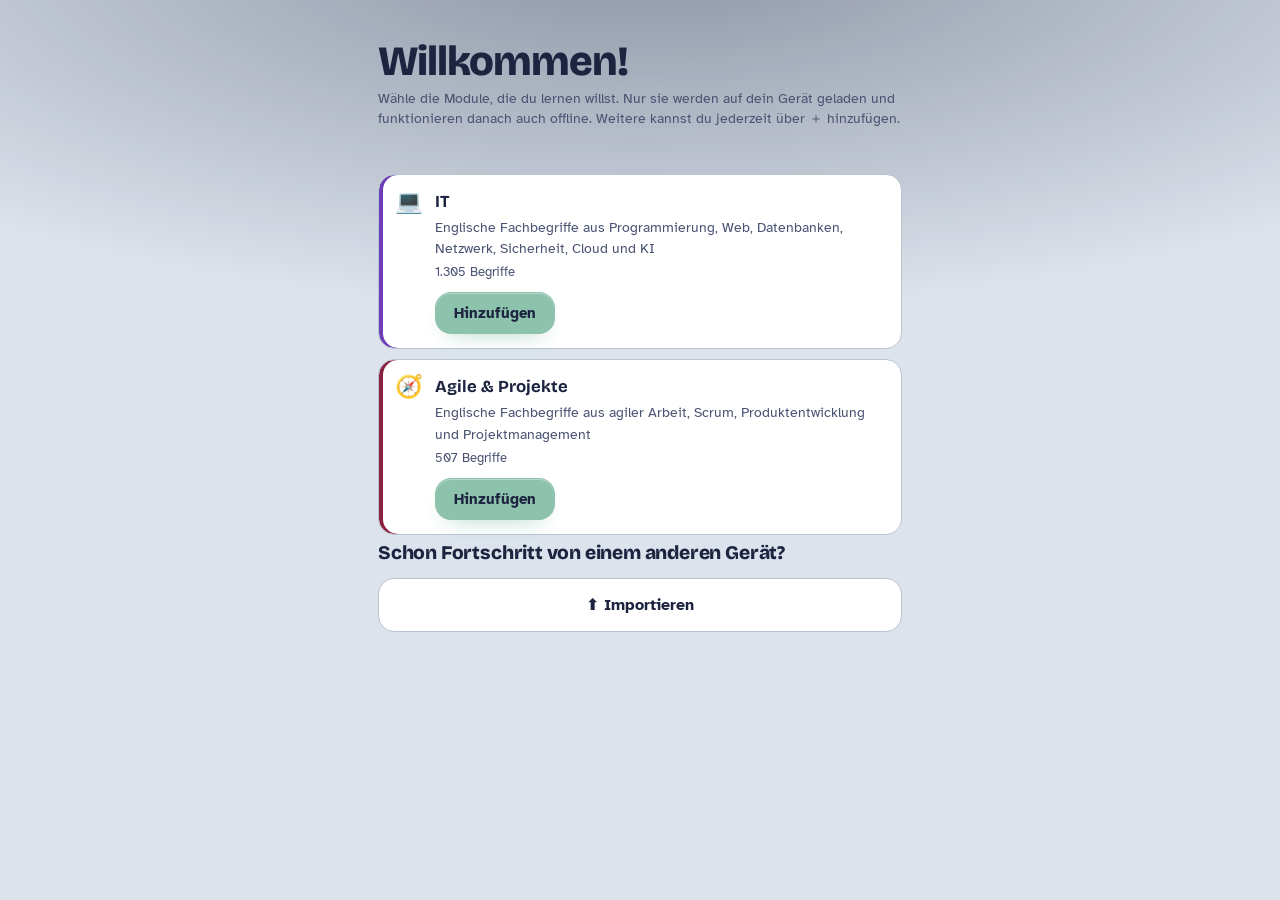
==== commit b855e7ea: "Add files via upload" ====
--- a/index.html
+++ b/index.html
@@ -2,7 +2,7 @@
 <html lang="de">
 <head>
 <meta charset="utf-8">
-<meta name="viewport" content="width=device-width, initial-scale=1, viewport-fit=cover">
+<meta name="viewport" content="width=device-width, initial-scale=1, viewport-fit=cover, interactive-widget=resizes-content">
 <title>Fach-Vokabeln</title>
 <meta name="description" content="Fachbegriffe lernen: Quiz, Karteikarten und Nachschlagen.">
 <meta name="theme-color" content="#0a0510">
--- a/style.css
+++ b/style.css
@@ -73,14 +73,14 @@
 
 /* ---------- Modulleiste ---------- */
 .modbar{
-  position:relative; display:grid; grid-auto-flow:column; grid-auto-columns:1fr; gap:0;
+  position:relative; display:grid; grid-template-columns:repeat(var(--n, 2), minmax(0, 1fr)) 44px; gap:0;
   padding:4px; margin:2px 0 14px; border-radius:var(--r-md);
   background:color-mix(in srgb, var(--surface) 72%, transparent); border:1px solid var(--line);
   backdrop-filter:blur(14px); -webkit-backdrop-filter:blur(14px); box-shadow:var(--edge);
 }
 .modbar[hidden]{display:none}
 .modbar .ind{
-  position:absolute; top:4px; bottom:4px; left:4px; width:calc((100% - 8px) / var(--n, 2));
+  position:absolute; top:4px; bottom:4px; left:4px; width:calc((100% - 8px - 44px) / var(--n, 2));
   border-radius:var(--r-sm); background:var(--accent);
   box-shadow:inset 0 1px 0 rgba(255,255,255,.18), 0 6px 18px -8px var(--accent);
   transform:translateX(calc(var(--pos, 0) * 100%)); transition:transform .42s var(--spring);
@@ -88,14 +88,17 @@
 .modbar.drag .ind{transition:none}
 .modbar button{position:relative;z-index:1;border:0;background:transparent;border-radius:var(--r-sm);padding:10px 6px;font-weight:700;font-size:.93rem;color:var(--ink-soft)}
 .modbar button[aria-selected="true"]{color:#fff}
-.modbar.pick{display:block;padding:0;background:transparent;border:0;backdrop-filter:none;box-shadow:none}
-.modpick{width:100%;display:flex;align-items:center;gap:8px;padding:12px 16px;border:0;border-radius:var(--r-md);background:var(--accent);color:#fff;font-weight:700;font-size:.95rem}
-
-/* ---------- Kopf: Rang, Tagesring, Hilfe ---------- */
+.modbar .mod-add{padding:10px 0;font-size:1.15rem;font-weight:400;color:var(--ink-soft)}
+.modbar .mod-add:hover{color:var(--ink)}
+.modbar.pick{display:flex;gap:8px;padding:0;background:transparent;border:0;backdrop-filter:none;box-shadow:none}
+.modbar.pick .mod-add{flex:none;width:48px;border:1px solid var(--line);border-radius:var(--r-md);background:var(--raise);box-shadow:var(--edge)}
+.modpick{flex:1;min-width:0;display:flex;align-items:center;gap:8px;padding:12px 16px;border:0;border-radius:var(--r-md);background:var(--accent);color:#fff;font-weight:700;font-size:.95rem}
+
+/* ---------- Kopf: Lernstand, Fragen heute, Hilfe ---------- */
 .top{display:flex;align-items:center;gap:12px;padding:4px 0 20px}
 .rank{flex:1;min-width:0;display:block;text-align:left;border:0;background:none;padding:0;color:inherit}
+.rank-more{opacity:.55;font-weight:400}
 .rank-name{font-family:var(--display);font-weight:800;font-size:1.12rem;line-height:1.2;letter-spacing:-.01em}
-.rank-more{opacity:.55;font-weight:400}
 .xpbar{height:6px;border-radius:99px;background:color-mix(in srgb, var(--line) 70%, transparent);margin:7px 0 4px;overflow:hidden}
 .xpbar i{display:block;height:100%;border-radius:99px;background:var(--m1);transition:width .7s var(--ease)}
 .xp-text{font-size:.8rem;color:var(--ink-soft);text-wrap:balance}
@@ -137,9 +140,6 @@
 .stand-bar{display:flex;gap:2px;height:10px;border-radius:99px;background:color-mix(in srgb, var(--line) 60%, transparent);overflow:hidden}
 .stand-bar i{display:block;height:100%;transition:width .7s var(--ease)}
 .stand-bar i:first-child{border-radius:99px 0 0 99px}
-.sb-master{background:var(--ok)}
-.sb-pro{background:var(--gold)}
-.sb-seen{background:var(--ink-soft);opacity:.45}
 .stand-legend{display:flex;flex-wrap:wrap;gap:4px 16px;margin-top:9px;font-size:.85rem;color:var(--ink-soft)}
 .stand-legend i{display:inline-block;width:9px;height:9px;border-radius:50%;margin-right:6px;vertical-align:0}
 .stand-legend b{color:var(--ink);font-variant-numeric:tabular-nums}
@@ -161,7 +161,6 @@
 .backup-row{display:flex;gap:10px;flex-wrap:wrap;margin:6px 0}
 .backup-row .btn{flex:1 1 140px}
 .foot{font-size:.8rem;color:var(--ink-soft);margin-top:18px;text-align:center}
-.penalty{background:color-mix(in srgb, var(--bad) 14%, var(--surface));border:1px solid color-mix(in srgb, var(--bad) 60%, transparent);border-radius:var(--r-md);padding:12px 16px;margin:0 0 22px;font-size:.95rem}
 
 /* ---------- Knöpfe ---------- */
 .btn{border:1px solid var(--line);border-radius:var(--r-md);padding:14px 16px;font-weight:700;background:var(--raise);color:var(--ink);font-size:1rem;box-shadow:var(--edge)}
@@ -186,18 +185,6 @@
 .cat-label{font-size:.8rem;font-weight:700;opacity:.7;margin-bottom:8px}
 .term{font-family:var(--display);font-weight:800;font-size:clamp(1.9rem,8.5vw,2.6rem);line-height:1.05;letter-spacing:-.025em;word-break:break-word}
 
-/* Profi- und Meister-Begriffe */
-.pro-tag{display:inline-block;font-size:.72rem;font-weight:700;background:var(--n-yellow);color:var(--note-ink);border-radius:999px;padding:1px 8px;margin-left:6px;vertical-align:middle;white-space:nowrap}
-.pro-tag.done{background:var(--n-mint)}
-.note.pro-card{box-shadow:inset 0 0 0 3px var(--gold), 0 0 0 4px color-mix(in srgb, var(--gold) 30%, transparent), 0 18px 40px -22px rgba(0,0,0,.9)}
-.note.master-card{box-shadow:inset 0 0 0 3px var(--ok), 0 0 0 4px color-mix(in srgb, var(--ok) 30%, transparent), 0 18px 40px -22px rgba(0,0,0,.9)}
-.prodots{display:inline-flex;gap:2px;margin-left:6px;vertical-align:middle}
-.prodots i{width:5px;height:9px;border-radius:2px;background:var(--line)}
-.prodots i.f{background:var(--gold)}
-.is-master .prodots i.f{background:var(--ok)}
-.boxdots{display:inline-flex;gap:3px;margin-left:6px;vertical-align:middle}
-.boxdots i{width:6px;height:6px;border-radius:50%;background:var(--line)}
-.boxdots i.f{background:var(--ok)}
 
 /* ---------- Karteikarte ---------- */
 .card{display:flex;flex-direction:column;min-height:340px;margin:14px 0 22px;cursor:pointer}
@@ -226,7 +213,7 @@
 .q-hint{margin-top:10px;font-size:.9rem}
 .q-hint button{border:0;background:none;text-decoration:underline;text-underline-offset:3px;padding:0;color:inherit;font-size:.9rem}
 .q-term{font-family:var(--display);font-weight:800;opacity:1;margin-left:4px}
-.opts{display:grid;gap:10px;margin:22px 0 16px}
+.opts{display:grid;margin:22px 0 16px}
 .opt{text-align:left;border:1px solid var(--line);background:var(--raise);color:var(--ink);border-radius:var(--r-md);padding:14px 16px;font-size:1.02rem;box-shadow:var(--edge)}
 .opt:disabled{cursor:default}
 .opt[aria-disabled="true"]{cursor:pointer}
@@ -234,15 +221,11 @@
 .opt.wrong{background:var(--n-pink);color:var(--note-ink);border-color:transparent;text-decoration:line-through;animation:shake .38s ease}
 .opt.dim{opacity:.4}
 .opt.long{font-size:.95rem;line-height:1.35}
-.opt.short{font-family:var(--display);font-weight:800;font-size:1.15rem;letter-spacing:.02em}
 @keyframes rightPop{0%{transform:scale(.96)}55%{transform:scale(1.025)}100%{transform:none}}
 @keyframes shake{20%{transform:translateX(-6px)}40%{transform:translateX(5px)}60%{transform:translateX(-3px)}80%{transform:translateX(2px)}}
 .opts.tf{grid-template-columns:1fr 1fr}
 .opts.tf .opt{text-align:center;font-weight:700}
 .tap-next{cursor:pointer}
-.reveal-row{display:flex;justify-content:flex-end;margin:16px 0 -8px}
-.reveal-row .btn{padding:8px 14px;font-size:.9rem;border-radius:999px}
-.reveal-row .cost{opacity:.7;font-weight:400;margin-left:4px}
 .feedback{background:var(--raise);border:1px solid var(--line);border-radius:var(--r-md);padding:15px 17px;margin-bottom:16px;position:relative;overflow:hidden;box-shadow:var(--edge);animation:rise .32s var(--ease)}
 .feedback::before{content:"";position:absolute;inset:0 auto 0 0;width:5px;background:var(--fb)}
 .feedback h3{font-size:1.15rem;color:var(--fb);margin-bottom:4px}
@@ -295,8 +278,6 @@
 .lex-body .ex{border-top-color:var(--line)}
 .expls{margin:4px 0 10px;padding-left:1.3em}
 .expls li{margin:3px 0}
-details.is-pro{border-color:color-mix(in srgb, var(--gold) 70%, transparent);background:linear-gradient(90deg, color-mix(in srgb, var(--gold) 16%, transparent), transparent 65%), var(--surface)}
-details.is-pro.is-master{border-color:color-mix(in srgb, var(--ok) 70%, transparent)}
 .empty{text-align:center;color:var(--ink-soft);padding:30px 0}
 
 /* ---------- Fenster: kommen als Blatt von unten ---------- */
@@ -323,13 +304,6 @@
 .lv-head{display:flex;align-items:center;justify-content:space-between;gap:10px;position:sticky;top:-20px;background:var(--surface);padding:6px 0;margin-top:-6px;z-index:1}
 .lv-head h2{font-size:1.4rem;letter-spacing:-.015em}
 .lv-sub{color:var(--ink-soft);font-size:.9rem;margin:6px 0 12px}
-.lv-list{list-style:none;margin:0;padding:0;display:grid;gap:3px}
-.lv-list li{display:grid;grid-template-columns:28px 1fr auto;gap:10px;align-items:center;padding:8px 12px;border-radius:var(--r-sm);font-size:.95rem}
-.lv-list li.done{color:var(--ink-soft)}
-.lv-list li.cur{background:var(--m2);color:var(--note-ink);font-weight:700}
-.lv-num{font-family:var(--display);font-weight:800;text-align:right;opacity:.7}
-.lv-xp{font-variant-numeric:tabular-nums;white-space:nowrap}
-.lv-you{font-size:.72rem;border:1.5px solid currentColor;border-radius:999px;padding:0 6px;margin-left:4px;vertical-align:middle}
 .exp-sum{margin:6px 0 12px;padding-left:1.2em;font-size:.93rem}
 .exp-status{min-height:1.4em;font-size:.88rem;color:var(--ink-soft);margin:6px 0}
 .exp-raw summary{cursor:pointer;font-size:.88rem;color:var(--ink-soft)}
@@ -350,27 +324,34 @@
 .cal-cell{min-width:0;min-height:58px;border:1px solid var(--line);border-radius:var(--r-sm);background:transparent;color:var(--ink);display:flex;flex-direction:column;align-items:center;justify-content:flex-start;padding:5px 2px;gap:1px;font-size:.7rem;line-height:1.2;cursor:pointer}
 .cal-cell.empty{border:0;cursor:default}
 .cal-cell.future{opacity:.3;cursor:default}
-.cal-cell.ok{background:color-mix(in srgb, var(--ok) 20%, transparent);border-color:color-mix(in srgb, var(--ok) 70%, transparent)}
-.cal-cell.miss{background:color-mix(in srgb, var(--bad) 18%, transparent);border-color:color-mix(in srgb, var(--bad) 70%, transparent)}
-.cal-cell.partial{border-style:dashed}
 .cal-cell.today{outline:2px solid var(--ink);outline-offset:1px}
 .cal-cell.sel{box-shadow:inset 0 0 0 2px var(--m2)}
 .cal-d{font-weight:800;font-size:.85rem}
-.cal-q{color:var(--ink-soft)}
 .cal-x{font-weight:700;font-variant-numeric:tabular-nums}
 .cal-sel{min-height:2.6em;margin:10px 0 6px;font-size:.9rem}
 .cal-sum{display:flex;flex-wrap:wrap;gap:6px 14px;font-size:.88rem;color:var(--ink-soft);border-top:1px solid var(--line);padding-top:10px}
 .cal-sum b{color:var(--ink)}
 .cal-legend{display:flex;flex-wrap:wrap;gap:6px 14px;margin-top:8px;font-size:.78rem;color:var(--ink-soft)}
 .cal-legend i{display:inline-block;width:11px;height:11px;border-radius:4px;margin-right:5px;vertical-align:-1px;border:1px solid var(--line)}
-.cal-legend i.lg-ok{background:color-mix(in srgb, var(--ok) 40%, transparent);border-color:var(--ok)}
-.cal-legend i.lg-miss{background:color-mix(in srgb, var(--bad) 35%, transparent);border-color:var(--bad)}
 .cal-legend i.lg-today{outline:2px solid var(--ink);border:0}
 /* Modulauswahl (ab 4 Modulen) */
 .mod-list{display:grid;gap:8px;margin-top:10px}
 .mod-item{display:flex;align-items:center;gap:12px;padding:14px 16px;border:1px solid var(--line);border-radius:var(--r-md);background:var(--raise);color:var(--ink);font-weight:700;font-size:1rem;text-align:left;box-shadow:inset 4px 0 0 var(--ac)}
 .mod-item.cur{outline:2px solid var(--ink)}
 .mod-ic{font-size:1.4rem}
+.mod-manage{margin-top:12px}
+/* Katalog „Module verwalten“ (Blatt und Willkommen-Seite) */
+.cg-list{display:grid;gap:10px;margin:12px 0 4px}
+.cg-item{display:grid;grid-template-columns:auto 1fr;gap:4px 12px;padding:14px 16px;border:1px solid var(--line);border-radius:var(--r-md);background:var(--raise);box-shadow:inset 4px 0 0 var(--ac)}
+.cg-item .mod-ic{grid-row:span 2;line-height:1.2}
+.cg-text{min-width:0}
+.cg-text b{display:block;font-family:var(--display);font-size:1.05rem}
+.cg-text p{margin:3px 0 0;font-size:.88rem;color:var(--ink-soft)}
+.cg-text small{display:block;margin-top:4px;font-size:.8rem;color:var(--ink-soft)}
+.cg-act{display:flex;flex-wrap:wrap;align-items:center;gap:8px 12px;margin-top:6px}
+.cg-act .btn{padding:9px 18px;font-size:.92rem}
+.cg-on{font-size:.85rem;font-weight:700;color:var(--ok)}
+.cg-hint,.cg-note{font-size:.8rem;color:var(--ink-soft);margin:0}
 
 /* ---------- Meldungen und Effekte ---------- */
 .toast{
@@ -387,22 +368,588 @@
 .boot-error{padding:40px 4px}
 .boot-error p{color:var(--ink-soft);margin-top:10px}
 
+
+/* ---------- Gekrönte Themen: jedes Thema hat ein eigenes Design ----------
+   Grundgerüst in .crown, das Muster pro Thema in .crown[data-crown="…"]. Der Lichtstreif (::after) läuft über alle. */
+.crown{position:relative;overflow:hidden;isolation:isolate;color:var(--cr-ink,#fff);border-color:transparent !important;
+  text-shadow:0 1px 2px rgba(0,0,0,.35);
+  box-shadow:inset 0 0 0 1px rgba(255,255,255,.22), 0 12px 30px -14px var(--cr-glow,rgba(0,0,0,.8)) !important}
+.crown::after{content:"";position:absolute;inset:-60% -30%;z-index:-1;pointer-events:none;
+  background:linear-gradient(105deg,transparent 42%,rgba(255,255,255,.3) 50%,transparent 58%);
+  transform:translateX(-70%);animation:crShine 5s ease-in-out infinite}
+@keyframes crShine{0%,55%{transform:translateX(-70%)}100%{transform:translateX(70%)}}
+.crown .tname{font-weight:800}
+.crown .tnum,.crown .tcrown,.crown .lex-count{color:inherit;opacity:.88}
+.tcrown{grid-column:2 / span 2;font-size:.8rem;font-weight:700;letter-spacing:.02em}
+.crown .tbox{border-color:currentColor}
+.crown[aria-pressed="true"] .tbox{background:currentColor}
+.crown[aria-pressed="true"] .tbox::after{border-color:var(--cr-base,#000)}
+.trow.crown[aria-pressed="false"]{border-style:solid;opacity:.62}
+.trow.crown[aria-pressed="false"] .tname{color:inherit;font-weight:800}
+.lex-group>details>summary.crown{border-radius:0}
+/* Vorschau auf dem Ergebnis-Bildschirm */
+.crown-card{display:flex;align-items:center;gap:16px;text-align:left;border-radius:var(--r-lg);padding:22px 20px;margin:18px 0 14px;min-height:110px}
+.crown-card .cr-icon{font-size:2.6rem;line-height:1;text-shadow:none}
+.crown-card .cr-cat{font-family:var(--display);font-weight:800;font-size:1.3rem;line-height:1.15}
+.crown-card .cr-name{font-size:.92rem;opacity:.9;margin-top:2px}
+.crown-card.reveal{animation:crReveal 1.1s var(--spring) both}
+@keyframes crReveal{0%{transform:scale(.6) rotate(-4deg);opacity:0;filter:brightness(3) blur(6px)}60%{filter:brightness(1.6) blur(0)}100%{transform:none;opacity:1;filter:none}}
+
+/* IT */
+.crown[data-crown="code"]{--cr-ink:#8dffb4;--cr-base:#03140b;--cr-glow:#1ee37a;
+  background:repeating-linear-gradient(0deg,rgba(141,255,180,.07) 0 1px,transparent 1px 4px),radial-gradient(120% 160% at 0% 50%,#0d4527,#03140b 70%)}
+.crown[data-crown="code"]::before{content:"0101 1101 0010 1110 0111 0100 1011 0001 1010 0110 1001 1100 0011 1110 0101 1011 0110 1001 0100 1110 0001 1011 1100 0101 0111 1010";
+  position:absolute;inset:0;z-index:-1;padding:4px 8px;font:700 11px/1.35 ui-monospace,Consolas,monospace;letter-spacing:2px;word-break:break-all;
+  color:rgba(141,255,180,.15);text-shadow:none;animation:crRise 9s linear infinite}
+.crown[data-crown="code"] .tname,.crown[data-crown="code"] .cr-cat{font-family:ui-monospace,Consolas,monospace;letter-spacing:-.02em}
+@keyframes crRise{from{transform:translateY(0)}to{transform:translateY(-45%)}}
+.crown[data-crown="oop"]{--cr-base:#3d2873;--cr-glow:#8a63e0;
+  background:linear-gradient(30deg,#4e3591 12%,transparent 12.5%,transparent 87%,#4e3591 87.5%,#4e3591) 0 0/40px 70px,
+    linear-gradient(150deg,#4e3591 12%,transparent 12.5%,transparent 87%,#4e3591 87.5%,#4e3591) 0 0/40px 70px,
+    linear-gradient(30deg,#4e3591 12%,transparent 12.5%,transparent 87%,#4e3591 87.5%,#4e3591) 20px 35px/40px 70px,
+    linear-gradient(150deg,#4e3591 12%,transparent 12.5%,transparent 87%,#4e3591 87.5%,#4e3591) 20px 35px/40px 70px,
+    linear-gradient(60deg,#6b4cb8 25%,transparent 25.5%,transparent 75%,#6b4cb8 75%,#6b4cb8) 0 0/40px 70px,
+    linear-gradient(60deg,#6b4cb8 25%,transparent 25.5%,transparent 75%,#6b4cb8 75%,#6b4cb8) 20px 35px/40px 70px,#3d2873}
+.crown[data-crown="algo"]{--cr-ink:#eafffb;--cr-base:#0e3b3a;--cr-glow:#2fb9a8;
+  background:linear-gradient(to top right,transparent 49.5%,#0e3b3a 50%),repeating-linear-gradient(90deg,#2a9f91 0 11px,#0e3b3a 11px 14px)}
+.crown[data-crown="web"]{--cr-ink:#ffe1f8;--cr-base:#170528;--cr-glow:#ff2bd6;border:2px solid transparent !important;
+  text-shadow:0 0 8px #ff2bd6,0 0 2px #ff2bd6;
+  background:linear-gradient(#170528,#170528) padding-box,linear-gradient(110deg,#ff2bd6,#7a2bff,#00e5ff,#ff2bd6,#7a2bff) 0 0/300% 100% border-box;
+  animation:crNeon 4s linear infinite}
+@keyframes crNeon{to{background-position:0 0,-150% 0}}
+.crown[data-crown="arch"]{--cr-ink:#e3eeff;--cr-base:#0d2a5c;--cr-glow:#4d8dff;
+  background:linear-gradient(rgba(255,255,255,.11) 1px,transparent 1px) 0 0/16px 16px,linear-gradient(90deg,rgba(255,255,255,.11) 1px,transparent 1px) 0 0/16px 16px,
+    linear-gradient(rgba(255,255,255,.24) 1px,transparent 1px) 0 0/80px 80px,linear-gradient(90deg,rgba(255,255,255,.24) 1px,transparent 1px) 0 0/80px 80px,#0d2a5c}
+.crown[data-crown="arch"] .tname,.crown[data-crown="arch"] .cr-cat{text-transform:uppercase;letter-spacing:.06em;font-size:.88em}
+.crown[data-crown="data"]{--cr-ink:#fff4dc;--cr-base:#3a2408;--cr-glow:#ffb43a;
+  background:radial-gradient(circle,rgba(255,210,122,.7) 1.5px,transparent 2.1px) 0 0/14px 14px,radial-gradient(circle,rgba(255,210,122,.3) 1px,transparent 1.6px) 7px 7px/14px 14px,linear-gradient(90deg,#3a2408,#6a4512);
+  animation:crData 2.4s linear infinite}
+@keyframes crData{to{background-position:28px 0,35px 7px,0 0}}
+.crown[data-crown="net"]{--cr-ink:#d8fbff;--cr-base:#061b2a;--cr-glow:#00e5ff;
+  background:repeating-linear-gradient(45deg,rgba(0,229,255,.28) 0 1px,transparent 1px 18px),repeating-linear-gradient(-45deg,rgba(0,229,255,.28) 0 1px,transparent 1px 18px),
+    radial-gradient(circle at 85% 50%,#0f5f7d,#061b2a 70%)}
+.crown[data-crown="sec"]{--cr-ink:#f8e8bf;--cr-base:#2b313b;--cr-glow:#d9b45a;
+  box-shadow:inset 0 0 0 2px #d9b45a, 0 12px 30px -14px #d9b45a !important;
+  background:radial-gradient(circle at 10px 10px,#c9ced6 2px,transparent 3px),radial-gradient(circle at calc(100% - 10px) 10px,#c9ced6 2px,transparent 3px),
+    radial-gradient(circle at 10px calc(100% - 10px),#c9ced6 2px,transparent 3px),radial-gradient(circle at calc(100% - 10px) calc(100% - 10px),#c9ced6 2px,transparent 3px),
+    repeating-linear-gradient(90deg,rgba(255,255,255,.05) 0 2px,rgba(0,0,0,.06) 2px 4px),linear-gradient(180deg,#5d6776,#2b313b)}
+.crown[data-crown="ops"]{--cr-base:#3d7bd9;--cr-glow:#7fb6f2;
+  background:radial-gradient(ellipse 70px 22px at 50% 72%,rgba(255,255,255,.6),transparent 70%) 0 0/220px 100%,
+    radial-gradient(ellipse 90px 26px at 50% 30%,rgba(255,255,255,.45),transparent 70%) 0 0/300px 100%,linear-gradient(180deg,#3a74cf,#86bbf3);
+  animation:crClouds 16s linear infinite}
+@keyframes crClouds{to{background-position:220px 0,-300px 0,0 0}}
+.crown[data-crown="git"]{--cr-ink:#eaffef;--cr-base:#1f3d2b;--cr-glow:#f05032;
+  background:repeating-linear-gradient(60deg,transparent 0 14px,rgba(240,80,50,.55) 14px 16px),repeating-linear-gradient(-60deg,transparent 0 22px,rgba(255,255,255,.16) 22px 24px),
+    linear-gradient(135deg,#1f3d2b,#2f5e3f)}
+.crown[data-crown="test"]{--cr-ink:#0d3b2a;--cr-base:#bff0d8;--cr-glow:#5fd3a0;text-shadow:none;
+  background:conic-gradient(#c6f2dc 25%,#a9e6ca 0 50%,#c6f2dc 0 75%,#a9e6ca 0) 0 0/18px 18px}
+.crown[data-crown="test"]::before{content:"✓";position:absolute;right:10px;top:50%;transform:translateY(-50%) rotate(-12deg);z-index:-1;
+  font:900 4.2rem/1 var(--display);color:rgba(13,59,42,.14)}
+.crown[data-crown="ai"]{--cr-base:#1a0b2e;--cr-glow:#b45fff;
+  background:radial-gradient(circle at 20% 30%,rgba(255,95,210,.7),transparent 45%),radial-gradient(circle at 80% 70%,rgba(95,168,255,.7),transparent 45%),
+    radial-gradient(circle at 50% 50%,rgba(155,95,255,.55),transparent 60%),#1a0b2e;background-size:220% 220%;animation:crAurora 7s ease-in-out infinite alternate}
+@keyframes crAurora{to{background-position:100% 100%}}
+@property --rip{syntax:"<length>";inherits:false;initial-value:0px}
+.crown[data-crown="talk"]{--cr-base:#7b1fa2;--cr-glow:#ff5fa8;
+  background:repeating-radial-gradient(circle at 92% 50%,transparent 0 var(--rip),rgba(255,255,255,.3) var(--rip) calc(var(--rip) + 2px),transparent calc(var(--rip) + 2px) calc(var(--rip) + 16px)),
+    linear-gradient(90deg,#7b1fa2,#c2185b);animation:crRipple 1.6s linear infinite}
+@keyframes crRipple{from{--rip:0px}to{--rip:16px}}
+.crown[data-crown="it"]{--cr-ink:#f6f0cf;--cr-base:#0f4a2a;--cr-glow:#e8c35a;
+  background:radial-gradient(circle,#e8c35a 3px,transparent 3.5px) 20px 20px/40px 40px,
+    linear-gradient(90deg,transparent 19px,rgba(232,195,90,.55) 19px 21px,transparent 21px) 0 0/40px 80px,
+    linear-gradient(transparent 19px,rgba(232,195,90,.55) 19px 21px,transparent 21px) 0 0/80px 40px,#0f4a2a}
+/* IT: Kategorien seit v17 */
+.crown[data-crown="fehler"]{--cr-base:#5a0f14;--cr-glow:#ff4b4b;
+  background:radial-gradient(circle,rgba(26,5,7,.5) 2.5px,transparent 3px) 0 0/22px 22px,radial-gradient(circle,rgba(26,5,7,.5) 2.5px,transparent 3px) 11px 11px/22px 22px,linear-gradient(135deg,#8e1b22,#4a0c11)}
+.crown[data-crown="clean"]{--cr-ink:#0f3a3a;--cr-base:#cdeeee;--cr-glow:#7fe0e0;text-shadow:none;
+  background:repeating-linear-gradient(115deg,transparent 0 34px,rgba(255,255,255,.55) 34px 38px,transparent 38px 60px) 0 0/200% 100%,linear-gradient(115deg,#eefcfc,#b8e6e6);
+  animation:crPolish 5s linear infinite}
+@keyframes crPolish{to{background-position:-120px 0,0 0}}
+.crown[data-crown="funk"]{--cr-ink:#ece6ff;--cr-base:#1f1446;--cr-glow:#a58bff;
+  background:repeating-linear-gradient(-30deg,transparent 0 16px,rgba(165,139,255,.16) 16px 18px),linear-gradient(135deg,#1f1446,#3b2a85)}
+.crown[data-crown="funk"]::before{content:"λ";position:absolute;right:14px;top:50%;transform:translateY(-52%);z-index:-1;
+  font:700 4.4rem/1 Georgia,serif;color:rgba(214,200,255,.2)}
+.crown[data-crown="muster"]{--cr-base:#1d3a6b;--cr-glow:#5f9bff;
+  background:conic-gradient(from 45deg,#2b4f8f 25%,#3a66b3 0 50%,#2b4f8f 0 75%,#24467f 0) 0 0/26px 26px}
+.crown[data-crown="struktur"]{--cr-ink:#e4fff4;--cr-base:#12302a;--cr-glow:#4fd6a3;
+  background:radial-gradient(circle,rgba(79,214,163,.6) 2.5px,transparent 3px) 15px 10px/30px 30px,
+    linear-gradient(90deg,transparent 14px,rgba(79,214,163,.35) 14px 16px,transparent 16px) 0 0/30px 30px,
+    linear-gradient(45deg,transparent 48%,rgba(79,214,163,.22) 48% 52%,transparent 52%) 0 0/30px 30px,#12302a}
+.crown[data-crown="ui"]{--cr-ink:#f2f4ff;--cr-base:#1b1f2a;--cr-glow:#4d96ff;
+  background:linear-gradient(90deg,#ff6b6b 0 25%,#ffd93d 0 50%,#6bcb77 0 75%,#4d96ff 0) 0 100%/100% 4px no-repeat,
+    linear-gradient(rgba(255,255,255,.07) 1px,transparent 1px) 0 0/8px 8px,linear-gradient(90deg,rgba(255,255,255,.07) 1px,transparent 1px) 0 0/8px 8px,#1b1f2a}
+.crown[data-crown="ux"]{--cr-ink:#2a1a2e;--cr-base:#f3d9e6;--cr-glow:#ff9ac8;text-shadow:none;
+  background:linear-gradient(100deg,#ffb3b8,#ffd8c4,#c9d6ff,#c6f0ff,#ffb3b8) 0 0/300% 100%;animation:crFan 9s linear infinite}
+@keyframes crFan{to{background-position:-300% 0}}
+.crown[data-crown="api"]{--cr-ink:#dff7ff;--cr-base:#0b2e3d;--cr-glow:#46c8ff;
+  background:radial-gradient(ellipse 10px 6px,transparent 5.5px,rgba(120,220,255,.45) 6px 7.5px,transparent 8px) 0 0/22px 14px,
+    radial-gradient(ellipse 10px 6px,transparent 5.5px,rgba(120,220,255,.3) 6px 7.5px,transparent 8px) 11px 7px/22px 14px,linear-gradient(120deg,#0b2e3d,#155a73)}
+.crown[data-crown="verteilt"]{--cr-ink:#eef1ff;--cr-base:#0a0f24;--cr-glow:#9fb2ff;
+  background:radial-gradient(circle,#fff 1px,transparent 1.6px) 0 0/23px 19px,radial-gradient(circle,rgba(255,255,255,.7) 1.5px,transparent 2.2px) 9px 7px/41px 31px,
+    radial-gradient(circle,rgba(159,178,255,.9) 2px,transparent 2.8px) 25px 3px/67px 47px,radial-gradient(ellipse at 80% 50%,#26306b,#0a0f24 70%)}
+.crown[data-crown="daten"]{--cr-ink:#fff4e0;--cr-base:#1d2b4f;--cr-glow:#ffb347;background:linear-gradient(135deg,#1d2b4f,#2c4073)}
+.crown[data-crown="daten"]::before{content:"";position:absolute;right:96px;bottom:0;width:78px;height:85%;z-index:-1;opacity:.55;
+  background:linear-gradient(#ffb347,#ffb347) 0 100%/12px 35% no-repeat,linear-gradient(#ffc56b,#ffc56b) 22px 100%/12px 60% no-repeat,
+    linear-gradient(#ffd68f,#ffd68f) 44px 100%/12px 45% no-repeat,linear-gradient(#ffe6b5,#ffe6b5) 66px 100%/12px 90% no-repeat}
+.crown[data-crown="adressen"]{--cr-base:#0c4a35;--cr-glow:#3fd28c;
+  background:linear-gradient(135deg,rgba(255,255,255,.14) 25%,transparent 25%) -10px 0/20px 20px,linear-gradient(225deg,rgba(255,255,255,.14) 25%,transparent 25%) -10px 0/20px 20px,#0c4a35;
+  animation:crRoad 2s linear infinite}
+@keyframes crRoad{to{background-position:10px 0,10px 0,0 0}}
+.crown[data-crown="angriff"]{--cr-ink:#ffe4e6;--cr-base:#140508;--cr-glow:#ff2a3d;
+  background:repeating-linear-gradient(170deg,transparent 0 15px,rgba(255,42,61,.55) 15px 16px,transparent 16px 26px) 0 0/100% 200%,radial-gradient(circle at 15% 50%,#3d0a12,#140508 70%);
+  animation:crLaser 3s linear infinite}
+@keyframes crLaser{to{background-position:0 -52px,0 0}}
+.crown[data-crown="deploy"]{--cr-ink:#fff1e6;--cr-base:#1a1240;--cr-glow:#ff8a3d;
+  background:radial-gradient(ellipse 60px 26px at 0 100%,rgba(255,138,61,.7),transparent 70%),radial-gradient(circle,rgba(255,255,255,.8) 1px,transparent 1.6px) 0 0/29px 23px,
+    linear-gradient(200deg,#1a1240,#3a1f6b)}
+.crown[data-crown="betrieb"]{--cr-ink:#b9ffcf;--cr-base:#04140a;--cr-glow:#3dff7a;
+  background:linear-gradient(90deg,transparent,rgba(61,255,122,.35),transparent) -40% 0/30% 100% no-repeat,
+    linear-gradient(rgba(61,255,122,.1) 1px,transparent 1px) 0 0/100% 6px,#04140a;animation:crScan 3.2s linear infinite}
+@keyframes crScan{to{background-position:140% 0,0 0,0 0}}
+.crown[data-crown="tools"]{--cr-ink:#fff3e0;--cr-base:#5a361a;--cr-glow:#e0a060;
+  background:linear-gradient(180deg,rgba(255,255,255,.08),rgba(0,0,0,.18)),repeating-linear-gradient(92deg,#7a4a24 0 7px,#8a5530 7px 10px,#6e4220 10px 17px,#80502a 17px 22px)}
+.crown[data-crown="qa"]{--cr-ink:#3b2a10;--cr-base:#f6efe0;--cr-glow:#d9a441;text-shadow:none;
+  background:radial-gradient(circle at calc(100% - 130px) 50%,transparent 22px,rgba(59,42,16,.18) 23px 28px,transparent 29px),linear-gradient(135deg,#fbf6ea,#eadcbc)}
+.crown[data-crown="ml"]{--cr-base:#1b2b5a;--cr-glow:#7ab8ff;
+  background:repeating-radial-gradient(ellipse at 70% 62%,#1b2b5a 0 7px,#3a5aa8 7px 9px,#1b2b5a 9px 16px)}
+.crown[data-crown="meeting"]{--cr-ink:#fff2dd;--cr-base:#4a2c17;--cr-glow:#e9c27a;
+  background:radial-gradient(circle at calc(100% - 130px) 50%,rgba(201,154,82,.75) 0 18px,transparent 19px),
+    radial-gradient(circle at calc(100% - 130px) 50%,transparent 26px,rgba(233,194,122,.35) 27px 29px,transparent 30px),linear-gradient(135deg,#4a2c17,#6d4324)}
+.crown[data-crown="job"]{--cr-ink:#fbeee0;--cr-base:#3b2416;--cr-glow:#d9b48c;
+  background:radial-gradient(circle at calc(100% - 125px) 55%,rgba(232,203,166,.7) 0 13px,rgba(168,119,75,.7) 14px 19px,rgba(59,36,22,0) 20px),linear-gradient(135deg,#3b2416,#6f4a2f)}
+.crown[data-crown="job"]::before{content:"";position:absolute;right:114px;top:4px;width:22px;height:28px;z-index:-1;opacity:.35;
+  background:repeating-linear-gradient(90deg,transparent 0 5px,#fff 5px 7px);border-radius:50% 50% 0 0;animation:crSteam 2.4s ease-in-out infinite alternate}
+@keyframes crSteam{to{transform:translateY(-4px);opacity:.15}}
+.crown[data-crown="geraete"]{--cr-base:#0b3a6e;--cr-glow:#4fa3ff;
+  background:linear-gradient(rgba(255,255,255,.28),rgba(255,255,255,.28)) right 124px top calc(50% - 12px)/20px 20px no-repeat,
+    linear-gradient(rgba(255,255,255,.2),rgba(255,255,255,.2)) right 100px top calc(50% - 12px)/20px 20px no-repeat,
+    linear-gradient(rgba(255,255,255,.2),rgba(255,255,255,.2)) right 124px top calc(50% + 12px)/20px 20px no-repeat,
+    linear-gradient(rgba(255,255,255,.14),rgba(255,255,255,.14)) right 100px top calc(50% + 12px)/20px 20px no-repeat,linear-gradient(135deg,#0b3a6e,#1565b8)}
+.crown[data-crown="itorg"]{--cr-base:#2c1f55;--cr-glow:#ff9a6a;
+  background:linear-gradient(#120c24,#120c24) 0 100%/100% 12% no-repeat,linear-gradient(#120c24,#120c24) calc(100% - 180px) 100%/18px 55% no-repeat,
+    linear-gradient(#120c24,#120c24) calc(100% - 154px) 100%/22px 80% no-repeat,linear-gradient(#120c24,#120c24) calc(100% - 126px) 100%/16px 45% no-repeat,
+    linear-gradient(#120c24,#120c24) calc(100% - 102px) 100%/20px 65% no-repeat,linear-gradient(180deg,#3b2a6b,#b85a6a 75%,#e88a5a)}
+/* Agile & Projekte */
+.crown[data-crown="agil"]{--cr-ink:#eafff5;--cr-base:#0f3d33;--cr-glow:#5fe0b4;
+  background:repeating-radial-gradient(circle at 90% 50%,transparent 0 12px,rgba(141,255,210,.22) 12px 14px),
+    conic-gradient(from 0deg at 90% 50%,rgba(141,255,210,.35),transparent 25%,rgba(141,255,210,.35) 50%,transparent 75%,rgba(141,255,210,.35)),linear-gradient(120deg,#0f3d33,#1d6b56)}
+.crown[data-crown="agil"]::before{content:"";position:absolute;right:-30px;top:50%;width:120px;height:120px;margin-top:-60px;z-index:-1;border-radius:50%;
+  background:conic-gradient(rgba(255,255,255,.28) 0 30deg,transparent 30deg 120deg,rgba(255,255,255,.28) 120deg 150deg,transparent 150deg 240deg,rgba(255,255,255,.28) 240deg 270deg,transparent 270deg);
+  animation:crSpin 6s linear infinite}
+@keyframes crSpin{to{transform:rotate(360deg)}}
+.crown[data-crown="team"]{--cr-ink:#e9fffa;--cr-base:#134a44;--cr-glow:#59d6c3;
+  background:radial-gradient(circle,transparent 9px,rgba(255,255,255,.22) 9.5px 11px,transparent 11.5px) 0 0/26px 26px,
+    radial-gradient(circle,transparent 9px,rgba(255,255,255,.22) 9.5px 11px,transparent 11.5px) 13px 13px/26px 26px,linear-gradient(135deg,#134a44,#227a6b)}
+.crown[data-crown="sprint"]{--cr-base:#c4511a;--cr-glow:#ff9a3d;
+  background:repeating-linear-gradient(90deg,transparent 0 24px,rgba(255,255,255,.28) 24px 27px),linear-gradient(100deg,#e2611f,#ffb547);
+  animation:crSprint .7s linear infinite}
+@keyframes crSprint{to{background-position:-54px 0,0 0}}
+.crown[data-crown="backlog"]{--cr-ink:#3a2c08;--cr-base:#efe0a6;--cr-glow:#e8c35a;text-shadow:none;
+  background:linear-gradient(180deg,rgba(0,0,0,.09) 1px,transparent 1px) 0 0/100% 12px,
+    linear-gradient(90deg,transparent 0 calc(100% - 64px),rgba(255,255,255,.55) calc(100% - 64px) calc(100% - 10px),transparent calc(100% - 10px)),
+    linear-gradient(160deg,#f6ebc0,#d8c27a)}
+.crown[data-crown="backlog"]::before{content:"";position:absolute;right:16px;top:50%;width:46px;height:34px;margin-top:-17px;z-index:-1;border-radius:4px;
+  background:#fffbe8;box-shadow:4px 4px 0 -1px #f1e2a6,8px 8px 0 -2px #e3cd84,12px 12px 0 -3px #cdb468;transform:rotate(-6deg)}
+.crown[data-crown="lean"]{--cr-ink:#f4fff0;--cr-base:#304a26;--cr-glow:#a8d88a;
+  background:linear-gradient(90deg,rgba(255,255,255,.12) 2px,transparent 2px) 0 0/33.4% 100% repeat,
+    linear-gradient(90deg,rgba(181,211,156,.75) 0 14px,transparent 14px) 0 88%/28px 7px repeat-x,
+    linear-gradient(rgba(0,0,0,.25),rgba(0,0,0,.25)) 0 calc(88% + 6px)/100% 2px no-repeat,linear-gradient(90deg,#304a26,#4f7340);
+  animation:crBelt 2.2s linear infinite}
+@keyframes crBelt{to{background-position:0 0,28px 88%,0 calc(88% + 6px),0 0}}
+@keyframes crBelt{to{background-position:0 0,28px 82%,0 0}}
+.crown[data-crown="produkt"]{--cr-ink:#f1f6ff;--cr-base:#0b1736;--cr-glow:#9cc0ff;
+  background:radial-gradient(circle at 88% 50%,#fff 0 2px,rgba(200,220,255,.8) 3px,transparent 8px),
+    conic-gradient(from 45deg at 88% 50%,transparent 0 40deg,rgba(200,220,255,.18) 45deg,transparent 50deg 130deg,rgba(200,220,255,.18) 135deg,transparent 140deg 220deg,rgba(200,220,255,.18) 225deg,transparent 230deg 310deg,rgba(200,220,255,.18) 315deg,transparent 320deg),
+    radial-gradient(circle,rgba(255,255,255,.5) .8px,transparent 1.3px) 5px 3px/29px 23px,linear-gradient(180deg,#0b1736,#1d2f66);
+  animation:crArc 2.8s ease-in-out infinite}
+.crown[data-crown="discovery"]{--cr-ink:#3a1530;--cr-base:#f3d3e4;--cr-glow:#ff9ad0;text-shadow:none;
+  background:linear-gradient(rgba(255,233,138,.8),rgba(255,233,138,.8)) calc(100% - 52px) 10%/16px 16px no-repeat,linear-gradient(rgba(255,179,217,.8),rgba(255,179,217,.8)) calc(100% - 8px) 14%/16px 16px no-repeat,
+    linear-gradient(rgba(166,227,255,.8),rgba(166,227,255,.8)) calc(100% - 30px) 88%/16px 16px no-repeat,linear-gradient(rgba(189,245,176,.8),rgba(189,245,176,.8)) calc(100% - 6px) 84%/16px 16px no-repeat,
+    linear-gradient(135deg,#f8e4ee,#e9c4d8)}
+.crown[data-crown="orga"]{--cr-ink:#f3eeff;--cr-base:#2e2552;--cr-glow:#b7a3ff;
+  background:radial-gradient(circle,#2e2552 7px,transparent 7.5px) 0 0/40px 40px,
+    repeating-conic-gradient(rgba(183,163,255,.3) 0 15deg,transparent 15deg 30deg) 0 0/40px 40px,
+    radial-gradient(circle,rgba(183,163,255,.25) 15px,transparent 15.5px) 0 0/40px 40px,linear-gradient(135deg,#2e2552,#4a3d80)}
+.crown[data-crown="plan"]{--cr-ink:#3b2a0e;--cr-base:#e6d09c;--cr-glow:#d9b45a;text-shadow:none;
+  background:repeating-radial-gradient(circle at 88% 130%,transparent 0 10px,rgba(70,45,10,.22) 10px 11px),
+    linear-gradient(135deg,#f3e2b8,#d6bb82)}
+.crown[data-crown="plan"]::before{content:"🏁";position:absolute;right:14px;top:50%;transform:translateY(-50%);z-index:-1;font-size:1.8rem;opacity:.3}
+.crown[data-crown="anf"]{--cr-ink:#1d2350;--cr-base:#f4f5fb;--cr-glow:#a0a7ce;text-shadow:none;
+  background:linear-gradient(90deg,transparent 30px,rgba(220,60,80,.45) 30px 32px,transparent 32px),
+    linear-gradient(transparent 17px,rgba(80,100,200,.28) 17px 18px) 0 4px/100% 18px,#f7f8fd}
+.crown[data-crown="kosten"]{--cr-ink:#fff6dd;--cr-base:#5a3a12;--cr-glow:#f1c25a;
+  background:linear-gradient(90deg,#5a3a12 0 40%,rgba(90,58,18,.55) 65%,transparent),
+    radial-gradient(circle,#f6d27a 0 7px,#c9952f 7.5px 9px,transparent 9.5px) 0 0/30px 24px,
+    radial-gradient(circle,#e8bb52 0 6px,#a8771f 6.5px 8px,transparent 8.5px) 15px 12px/30px 24px,#7a5320}
+.crown[data-crown="kosten"] .tname,.crown[data-crown="kosten"] .cr-cat{text-shadow:0 1px 3px rgba(0,0,0,.6)}
+.crown[data-crown="risiko"]{--cr-ink:#fff;--cr-base:#1c1c1c;--cr-glow:#ffc21a;text-shadow:0 1px 3px #000;
+  background:linear-gradient(90deg,rgba(20,20,20,.88) 0 55%,rgba(20,20,20,.35)),repeating-linear-gradient(-45deg,#ffc21a 0 14px,#1c1c1c 14px 28px);
+  animation:crHazard 1.4s linear infinite}
+@keyframes crHazard{to{background-position:0 0,40px 0}}
+.crown[data-crown="komm"]{--cr-ink:#eafcff;--cr-base:#11495a;--cr-glow:#7fdcef;
+  background:radial-gradient(ellipse 24px 15px at 50% 50%,rgba(255,255,255,.34) 97%,transparent) calc(100% - 46px) 22%/60px 36px no-repeat,
+    linear-gradient(225deg,rgba(255,255,255,.34) 50%,transparent 50%) calc(100% - 82px) 62%/10px 10px no-repeat,
+    radial-gradient(ellipse 18px 12px at 50% 50%,rgba(255,255,255,.2) 97%,transparent) calc(100% - 8px) 72%/46px 30px no-repeat,
+    linear-gradient(135deg,rgba(255,255,255,.2) 50%,transparent 50%) calc(100% - 22px) 92%/8px 8px no-repeat,linear-gradient(120deg,#11495a,#1f7a8c)}
+/* Allgemeine Designs für Themen ohne eigenes */
+.crown[data-crown="g0"]{--cr-ink:#3a2a05;--cr-base:#d8b44a;--cr-glow:#f6e27a;text-shadow:none;
+  background:linear-gradient(115deg,#8a6a1f,#f6e27a 30%,#b8862b 50%,#fff3b0 70%,#9c7424) 0 0/220% 100%;animation:crFoil 6s ease-in-out infinite alternate}
+@keyframes crFoil{to{background-position:100% 0}}
+.crown[data-crown="g1"]{--cr-base:#04161c;--cr-glow:#3dffb0;
+  background:radial-gradient(60% 120% at 20% 0%,rgba(61,255,176,.55),transparent 60%),radial-gradient(60% 120% at 80% 0%,rgba(80,140,255,.5),transparent 60%),#04161c;
+  background-size:200% 100%;animation:crAurora 8s ease-in-out infinite alternate}
+.crown[data-crown="g2"]{--cr-ink:#2a1e3a;--cr-base:#cfc2ff;--cr-glow:#9ad5ff;text-shadow:none;
+  background:linear-gradient(120deg,#ff9ad5,#9ad5ff,#b5ffb0,#fff59a,#ff9ad5) 0 0/300% 100%;animation:crFoil 5s linear infinite alternate}
+.crown[data-crown="g3"]{--cr-base:#0a0f2e;--cr-glow:#8aa2ff;
+  background:radial-gradient(circle,#fff 1px,transparent 1.5px) 0 0/37px 29px,radial-gradient(circle,rgba(255,255,255,.6) .8px,transparent 1.3px) 11px 7px/23px 19px,
+    linear-gradient(180deg,#0a0f2e,#1c2463)}
+.crown[data-crown="g4"]{--cr-ink:#2b2b2b;--cr-base:#e8e6e1;--cr-glow:#bdb8ad;text-shadow:none;
+  background:radial-gradient(ellipse at 20% 30%,rgba(120,115,105,.35),transparent 40%),radial-gradient(ellipse at 70% 80%,rgba(150,145,135,.3),transparent 45%),
+    linear-gradient(125deg,transparent 45%,rgba(110,105,95,.3) 47%,transparent 49%),#ecebe6}
+.crown[data-crown="g5"]{--cr-base:#2a0606;--cr-glow:#ff5a1f;
+  background:radial-gradient(circle at 15% 120%,#ff7a1f,transparent 45%),radial-gradient(circle at 75% 140%,#ff3d1f,transparent 50%),linear-gradient(180deg,#2a0606,#4a0c08);
+  animation:crArc 2s ease-in-out infinite}
+
 /* ---------- Übergänge zwischen den Bereichen ----------
-   Nur der Inhalt (#pager) gleitet, Hintergrund und Modulleiste bleiben stehen. */
-.pager{view-transition-name:page}
-::view-transition-old(root),::view-transition-new(root){animation:none}
-::view-transition-group(page){animation-duration:.34s;animation-timing-function:var(--ease)}
-::view-transition-old(page){animation:vtOut .2s cubic-bezier(.4,0,1,1) both}
-::view-transition-new(page){animation:vtIn .34s var(--ease) both}
-html[data-dir="back"]::view-transition-old(page){animation-name:vtOutBack}
-html[data-dir="back"]::view-transition-new(page){animation-name:vtInBack}
-@keyframes vtOut{to{opacity:0;transform:translateX(-28px)}}
-@keyframes vtIn{from{opacity:0;transform:translateX(36px)}}
-@keyframes vtOutBack{to{opacity:0;transform:translateX(28px)}}
-@keyframes vtInBack{from{opacity:0;transform:translateX(-36px)}}
+   Ausblenden und Einblenden in app.js (transit), nichts verschiebt sich. */
 
 @media (prefers-reduced-motion: reduce){
   :root{transition:none}
   *,*::before,*::after{animation-duration:.01ms !important;animation-iteration-count:1 !important;transition-duration:.01ms !important}
-  ::view-transition-group(*),::view-transition-old(*),::view-transition-new(*){animation:none !important}
-}
+}
+
+/* ---------- Lernrahmen: Teile A, B, C ---------- */
+/* Farben der Teile (Balken im Kopf, Themenzeilen, Legenden) */
+i.sb-a{background:var(--m1)}
+i.sb-b{background:var(--gold)}
+i.sb-c{background:var(--m3)}
+i.sb-done{background:var(--ok)}
+i.sb-new{background:color-mix(in srgb, var(--line) 90%, transparent)}
+.xpbar.seg,.tbar{display:flex;gap:1px}
+.xpbar.seg i,.tbar i{flex:none;border-radius:0}
+.rank .stand-legend{font-size:.76rem;gap:2px 11px;margin-top:2px}
+.rank .stand-legend i{width:7px;height:7px;margin-right:4px}
+/* Hinweis auf der Übersicht (nichts zu tun, warten auf Ton) */
+.notice{background:var(--raise);border:1px solid var(--line);border-left:4px solid var(--accent);border-radius:var(--r-md);padding:12px 16px;margin:0 0 18px;font-size:.93rem;box-shadow:var(--edge)}
+/* Schalter „Gerade kein Ton“ direkt unter der Quiz-Kachel */
+.quiet{grid-column:1 / -1;display:flex;align-items:center;gap:12px;width:100%;margin-top:-4px;text-align:left;padding:11px 16px;border:1px solid var(--line);border-radius:var(--r-md);background:var(--raise);color:var(--ink);box-shadow:var(--edge)}
+.quiet .q-ic{font-size:1.3rem;line-height:1}
+.quiet b{display:block;font-size:.97rem}
+.quiet small{display:block;color:var(--ink-soft);font-size:.82rem}
+.quiet .switch{margin-left:auto;flex:none;width:46px;height:28px;border-radius:99px;background:color-mix(in srgb, var(--line) 95%, transparent);position:relative;transition:background-color .2s}
+.quiet .switch::after{content:"";position:absolute;top:3px;left:3px;width:22px;height:22px;border-radius:50%;background:var(--ink-soft);transition:transform .28s var(--spring), background-color .2s}
+.quiet[aria-pressed="true"]{border-color:var(--accent)}
+.quiet[aria-pressed="true"] .switch{background:var(--accent)}
+.quiet[aria-pressed="true"] .switch::after{transform:translateX(18px);background:#fff}
+/* Hören: Text steht nicht da, großer Knopf zum Wiederholen */
+.hear-btn{display:inline-flex;align-items:center;gap:10px;margin-top:4px;padding:13px 22px 13px 18px;border:0;border-radius:999px;background:rgba(255,255,255,.55);color:var(--note-ink);font-weight:800;font-size:1.05rem;box-shadow:inset 0 0 0 1px rgba(28,36,64,.18)}
+.hear-btn span{font-size:1.6rem;line-height:1}
+.q-heard{margin:6px 0 0;font-size:.85rem;opacity:.7}
+.mic.big{width:72px;font-size:1.7rem}
+.say-note{font-size:.85rem;color:var(--ink-soft);margin:-4px 0 12px}
+/* Häkchen von Teil A */
+.chk{display:grid;gap:4px;margin:10px 0 12px;font-size:.8rem}
+.chk>span{color:var(--ink-soft)}
+.chk div{display:flex;flex-wrap:wrap;gap:4px;margin-bottom:4px}
+.chk i{font-style:normal;padding:2px 9px;border-radius:999px;border:1px dashed var(--line);color:var(--ink-soft)}
+.chk i.on{border-style:solid;background:color-mix(in srgb, var(--ok) 22%, transparent);border-color:color-mix(in srgb, var(--ok) 70%, transparent);color:var(--ink)}
+.chk i.on::before{content:"✓ "}
+.fb-got{color:var(--ok);font-weight:700}
+.fb-done{font-size:1.02rem}
+/* Stand im Nachschlagen */
+.st-tag{display:inline-block;font-size:.72rem;font-weight:700;background:var(--m1);color:var(--note-ink);border-radius:999px;padding:1px 8px;margin-left:6px;vertical-align:middle;white-space:nowrap}
+.st-tag.b{background:var(--gold)}
+.st-tag.c{background:var(--m3)}
+.st-tag.done{background:var(--ok)}
+details.st-done{border-color:color-mix(in srgb, var(--ok) 70%, transparent)}
+.lex-st{color:var(--ink-soft);font-size:.88rem}
+/* Kalender: Farbe nach Zahl der Fragen */
+.cal-cell.l1{background:color-mix(in srgb, var(--ok) 12%, transparent);border-color:color-mix(in srgb, var(--ok) 35%, transparent)}
+.cal-cell.l2{background:color-mix(in srgb, var(--ok) 28%, transparent);border-color:color-mix(in srgb, var(--ok) 60%, transparent)}
+.cal-cell.l3{background:color-mix(in srgb, var(--ok) 50%, transparent);border-color:var(--ok)}
+.cal-legend i.l1{background:color-mix(in srgb, var(--ok) 12%, transparent);border-color:color-mix(in srgb, var(--ok) 35%, transparent)}
+.cal-legend i.l2{background:color-mix(in srgb, var(--ok) 28%, transparent);border-color:color-mix(in srgb, var(--ok) 60%, transparent)}
+.cal-legend i.l3{background:color-mix(in srgb, var(--ok) 50%, transparent);border-color:var(--ok)}
+
+/* ---------- Quiz-Karte: schwebt frei ohne Fläche und Rand ---------- */
+.note.qc{color:var(--ink); background:none; border:0; border-radius:0; box-shadow:none}
+
+/* ---------- Lichtfäden hinter der Quiz-Frage (#qfx) ----------
+   Vorbild: Teamauswahl in FIFA 10. Eigenes Element direkt in <body> (angelegt von qfxEl in app.js), damit es beim
+   Fragenwechsel nicht mit #pager ausgeblendet wird, sondern weiterläuft. Nur im Quiz sichtbar (.on).
+   Feste Höhe ab Seitenanfang (--qfx-h), blendet links, rechts und unten weich aus (Maske auf #qfx).
+   - #qfx selbst: Nebel in der Akzentfarbe --qa.
+   - .qfx-l: eine Lage Fäden (SVG-Kachel, nahtlos --w breit). Jede Lage wandert per transform in --d Sekunden genau
+     um ihre Breite (.l = nach links, .r = nach rechts) – läuft auf der Grafikkarte, schont den Akku.
+     n1–n3 weiß (Bild), .a in der Akzentfarbe (Farbe = Hintergrund, Form = Maske).
+   - --qa: Modulfarbe; nach der Antwort Übergang nach --ok/--bad (is-ok/is-bad), bei der nächsten Frage zurück.
+   - --qc-b zählt die Antworten hoch (app.js); per Übergang gibt das einen Schub: translate = mod(--qc-b · --k, --w),
+     dank nahtloser Kacheln ohne Sprung.
+   - --qfx-o: Deckkraft der Fäden in Ruhe; nach der Antwort voller. */
+@property --qa{syntax:"<color>";inherits:true;initial-value:#888}
+@property --qc-b{syntax:"<number>";inherits:true;initial-value:0}
+#qfx{
+  --qa:var(--accent); --qfx-h:210px; --qfx-o:.28;
+  position:absolute; top:0; left:0; width:100%; height:var(--qfx-h); z-index:-1; pointer-events:none; overflow:hidden;
+  background:
+    radial-gradient(42% 60px at 30% 64%, color-mix(in srgb, var(--qa) 45%, transparent), transparent),
+    radial-gradient(32% 45px at 75% 62%, color-mix(in srgb, var(--qa) 25%, transparent), transparent);
+  -webkit-mask:linear-gradient(90deg, transparent, #000 12%, #000 88%, transparent), linear-gradient(180deg, transparent, #000 14%, #000 72%, transparent); -webkit-mask-composite:source-in; mask:linear-gradient(90deg, transparent, #000 12%, #000 88%, transparent), linear-gradient(180deg, transparent, #000 14%, #000 72%, transparent); mask-composite:intersect;
+  opacity:0; visibility:hidden;
+  transition:opacity .4s var(--ease), visibility 0s linear .4s, --qa 1.1s var(--ease), --qc-b 1.8s cubic-bezier(.15,.7,.3,1);
+}
+#qfx.on{opacity:1; visibility:visible; transition-delay:0s}
+#qfx.is-ok{--qa:var(--ok); --qfx-o:.5}
+#qfx.is-bad{--qa:var(--bad); --qfx-o:.5}
+#qfx:not(.on) .qfx-l{animation-play-state:paused}
+.qfx-l{
+  position:absolute; top:0; height:100%; width:calc(100% + 2 * var(--w)); background-repeat:repeat-x; background-size:var(--w) 100%;
+  opacity:var(--qfx-o); transition:opacity 1.1s var(--ease); will-change:transform;
+}
+.qfx-l.l{left:0; animation:qfxL var(--d) linear infinite; translate:calc(-1 * mod(var(--qc-b) * var(--k), var(--w))) 0}
+.qfx-l.r{left:calc(-2 * var(--w)); animation:qfxR var(--d) linear infinite; translate:mod(var(--qc-b) * var(--k), var(--w)) 0}
+@keyframes qfxL{to{transform:translateX(calc(-1 * var(--w)))}}
+@keyframes qfxR{to{transform:translateX(var(--w))}}
+.qfx-l.n1{--w:700px; --d:70s; --k:90px; background-image:url("data:image/svg+xml,%3Csvg xmlns='http://www.w3.org/2000/svg' width='700' height='100' viewBox='0 0 700 100' preserveAspectRatio='none'%3E%3Cg fill='none' stroke='white' stroke-linecap='round'%3E%3Cpath vector-effect='non-scaling-stroke' d='M0.0 62.00 L12.1 63.73 L24.1 65.44 L36.2 67.11 L48.3 68.72 L60.3 70.25 L72.4 71.68 L84.5 73.00 L96.6 74.19 L108.6 75.24 L120.7 76.14 L132.8 76.86 L144.8 77.42 L156.9 77.79 L169.0 77.98 L181.0 77.98 L193.1 77.79 L205.2 77.42 L217.2 76.86 L229.3 76.14 L241.4 75.24 L253.4 74.19 L265.5 73.00 L277.6 71.68 L289.7 70.25 L301.7 68.72 L313.8 67.11 L325.9 65.44 L337.9 63.73 L350.0 62.00 L362.1 60.27 L374.1 58.56 L386.2 56.89 L398.3 55.28 L410.3 53.75 L422.4 52.32 L434.5 51.00 L446.6 49.81 L458.6 48.76 L470.7 47.86 L482.8 47.14 L494.8 46.58 L506.9 46.21 L519.0 46.02 L531.0 46.02 L543.1 46.21 L555.2 46.58 L567.2 47.14 L579.3 47.86 L591.4 48.76 L603.4 49.81 L615.5 51.00 L627.6 52.32 L639.7 53.75 L651.7 55.28 L663.8 56.89 L675.9 58.56 L687.9 60.27 L700.0 62.00' stroke-opacity='.07' stroke-width='6'/%3E%3Cpath vector-effect='non-scaling-stroke' d='M0.0 62.00 L12.1 63.73 L24.1 65.44 L36.2 67.11 L48.3 68.72 L60.3 70.25 L72.4 71.68 L84.5 73.00 L96.6 74.19 L108.6 75.24 L120.7 76.14 L132.8 76.86 L144.8 77.42 L156.9 77.79 L169.0 77.98 L181.0 77.98 L193.1 77.79 L205.2 77.42 L217.2 76.86 L229.3 76.14 L241.4 75.24 L253.4 74.19 L265.5 73.00 L277.6 71.68 L289.7 70.25 L301.7 68.72 L313.8 67.11 L325.9 65.44 L337.9 63.73 L350.0 62.00 L362.1 60.27 L374.1 58.56 L386.2 56.89 L398.3 55.28 L410.3 53.75 L422.4 52.32 L434.5 51.00 L446.6 49.81 L458.6 48.76 L470.7 47.86 L482.8 47.14 L494.8 46.58 L506.9 46.21 L519.0 46.02 L531.0 46.02 L543.1 46.21 L555.2 46.58 L567.2 47.14 L579.3 47.86 L591.4 48.76 L603.4 49.81 L615.5 51.00 L627.6 52.32 L639.7 53.75 L651.7 55.28 L663.8 56.89 L675.9 58.56 L687.9 60.27 L700.0 62.00' stroke-opacity='0.5' stroke-width='1.1'/%3E%3Cpath vector-effect='non-scaling-stroke' d='M0.0 74.89 L12.1 74.14 L24.1 73.29 L36.2 72.36 L48.3 71.35 L60.3 70.28 L72.4 69.16 L84.5 68.00 L96.6 66.82 L108.6 65.63 L120.7 64.45 L132.8 63.28 L144.8 62.14 L156.9 61.05 L169.0 60.02 L181.0 59.05 L193.1 58.17 L205.2 57.38 L217.2 56.69 L229.3 56.11 L241.4 55.65 L253.4 55.31 L265.5 55.09 L277.6 55.00 L289.7 55.04 L301.7 55.21 L313.8 55.51 L325.9 55.92 L337.9 56.46 L350.0 57.11 L362.1 57.86 L374.1 58.71 L386.2 59.64 L398.3 60.65 L410.3 61.72 L422.4 62.84 L434.5 64.00 L446.6 65.18 L458.6 66.37 L470.7 67.55 L482.8 68.72 L494.8 69.86 L506.9 70.95 L519.0 71.98 L531.0 72.95 L543.1 73.83 L555.2 74.62 L567.2 75.31 L579.3 75.89 L591.4 76.35 L603.4 76.69 L615.5 76.91 L627.6 77.00 L639.7 76.96 L651.7 76.79 L663.8 76.49 L675.9 76.08 L687.9 75.54 L700.0 74.89' stroke-opacity='.07' stroke-width='6'/%3E%3Cpath vector-effect='non-scaling-stroke' d='M0.0 74.89 L12.1 74.14 L24.1 73.29 L36.2 72.36 L48.3 71.35 L60.3 70.28 L72.4 69.16 L84.5 68.00 L96.6 66.82 L108.6 65.63 L120.7 64.45 L132.8 63.28 L144.8 62.14 L156.9 61.05 L169.0 60.02 L181.0 59.05 L193.1 58.17 L205.2 57.38 L217.2 56.69 L229.3 56.11 L241.4 55.65 L253.4 55.31 L265.5 55.09 L277.6 55.00 L289.7 55.04 L301.7 55.21 L313.8 55.51 L325.9 55.92 L337.9 56.46 L350.0 57.11 L362.1 57.86 L374.1 58.71 L386.2 59.64 L398.3 60.65 L410.3 61.72 L422.4 62.84 L434.5 64.00 L446.6 65.18 L458.6 66.37 L470.7 67.55 L482.8 68.72 L494.8 69.86 L506.9 70.95 L519.0 71.98 L531.0 72.95 L543.1 73.83 L555.2 74.62 L567.2 75.31 L579.3 75.89 L591.4 76.35 L603.4 76.69 L615.5 76.91 L627.6 77.00 L639.7 76.96 L651.7 76.79 L663.8 76.49 L675.9 76.08 L687.9 75.54 L700.0 74.89' stroke-opacity='0.32' stroke-width='1.1'/%3E%3Cpath vector-effect='non-scaling-stroke' d='M0.0 63.05 L12.1 63.63 L24.1 63.94 L36.2 63.98 L48.3 63.74 L60.3 63.23 L72.4 62.47 L84.5 61.51 L96.6 60.38 L108.6 59.14 L120.7 57.85 L132.8 56.56 L144.8 55.35 L156.9 54.25 L169.0 53.33 L181.0 52.63 L193.1 52.18 L205.2 52.00 L217.2 52.11 L229.3 52.48 L241.4 53.12 L253.4 53.98 L265.5 55.04 L277.6 56.23 L289.7 57.50 L301.7 58.80 L313.8 60.06 L325.9 61.22 L337.9 62.23 L350.0 63.05 L362.1 63.63 L374.1 63.94 L386.2 63.98 L398.3 63.74 L410.3 63.23 L422.4 62.47 L434.5 61.51 L446.6 60.38 L458.6 59.14 L470.7 57.85 L482.8 56.56 L494.8 55.35 L506.9 54.25 L519.0 53.33 L531.0 52.63 L543.1 52.18 L555.2 52.00 L567.2 52.11 L579.3 52.48 L591.4 53.12 L603.4 53.98 L615.5 55.04 L627.6 56.23 L639.7 57.50 L651.7 58.80 L663.8 60.06 L675.9 61.22 L687.9 62.23 L700.0 63.05' stroke-opacity='0.22' stroke-width='1.1'/%3E%3Cpath vector-effect='non-scaling-stroke' d='M0.0 23.63 L12.1 22.49 L24.1 21.55 L36.2 20.82 L48.3 20.32 L60.3 20.05 L72.4 20.01 L84.5 20.21 L96.6 20.64 L108.6 21.30 L120.7 22.18 L132.8 23.26 L144.8 24.54 L156.9 26.01 L169.0 27.63 L181.0 29.41 L193.1 31.30 L205.2 33.30 L217.2 35.38 L229.3 37.51 L241.4 39.67 L253.4 41.83 L265.5 43.98 L277.6 46.07 L289.7 48.10 L301.7 50.03 L313.8 51.84 L325.9 53.51 L337.9 55.03 L350.0 56.37 L362.1 57.51 L374.1 58.45 L386.2 59.18 L398.3 59.68 L410.3 59.95 L422.4 59.99 L434.5 59.79 L446.6 59.36 L458.6 58.70 L470.7 57.82 L482.8 56.74 L494.8 55.46 L506.9 53.99 L519.0 52.37 L531.0 50.59 L543.1 48.70 L555.2 46.70 L567.2 44.62 L579.3 42.49 L591.4 40.33 L603.4 38.17 L615.5 36.02 L627.6 33.93 L639.7 31.90 L651.7 29.97 L663.8 28.16 L675.9 26.49 L687.9 24.97 L700.0 23.63' stroke-opacity='0.16' stroke-width='1.1'/%3E%3C/g%3E%3C/svg%3E")}
+.qfx-l.n2{--w:1000px; --d:70s; --k:130px; background-image:url("data:image/svg+xml,%3Csvg xmlns='http://www.w3.org/2000/svg' width='1000' height='100' viewBox='0 0 1000 100' preserveAspectRatio='none'%3E%3Cg fill='none' stroke='white' stroke-linecap='round'%3E%3Cpath vector-effect='non-scaling-stroke' d='M0.0 83.20 L12.0 83.58 L24.1 83.84 L36.1 83.98 L48.2 83.99 L60.2 83.87 L72.3 83.63 L84.3 83.27 L96.4 82.78 L108.4 82.17 L120.5 81.45 L132.5 80.62 L144.6 79.68 L156.6 78.64 L168.7 77.50 L180.7 76.27 L192.8 74.97 L204.8 73.59 L216.9 72.14 L228.9 70.63 L241.0 69.08 L253.0 67.48 L265.1 65.86 L277.1 64.21 L289.2 62.54 L301.2 60.88 L313.3 59.22 L325.3 57.58 L337.3 55.96 L349.4 54.38 L361.4 52.84 L373.5 51.35 L385.5 49.93 L397.6 48.57 L409.6 47.29 L421.7 46.10 L433.7 44.99 L445.8 43.99 L457.8 43.08 L469.9 42.29 L481.9 41.61 L494.0 41.04 L506.0 40.59 L518.1 40.27 L530.1 40.07 L542.2 40.00 L554.2 40.05 L566.3 40.23 L578.3 40.54 L590.4 40.96 L602.4 41.51 L614.5 42.17 L626.5 42.95 L638.6 43.84 L650.6 44.83 L662.7 45.92 L674.7 47.10 L686.7 48.37 L698.8 49.71 L710.8 51.13 L722.9 52.61 L734.9 54.14 L747.0 55.71 L759.0 57.33 L771.1 58.97 L783.1 60.62 L795.2 62.29 L807.2 63.95 L819.3 65.60 L831.3 67.23 L843.4 68.83 L855.4 70.40 L867.5 71.91 L879.5 73.37 L891.6 74.76 L903.6 76.08 L915.7 77.32 L927.7 78.47 L939.8 79.52 L951.8 80.48 L963.9 81.33 L975.9 82.07 L988.0 82.69 L1000.0 83.20' stroke-opacity='.07' stroke-width='6'/%3E%3Cpath vector-effect='non-scaling-stroke' d='M0.0 83.20 L12.0 83.58 L24.1 83.84 L36.1 83.98 L48.2 83.99 L60.2 83.87 L72.3 83.63 L84.3 83.27 L96.4 82.78 L108.4 82.17 L120.5 81.45 L132.5 80.62 L144.6 79.68 L156.6 78.64 L168.7 77.50 L180.7 76.27 L192.8 74.97 L204.8 73.59 L216.9 72.14 L228.9 70.63 L241.0 69.08 L253.0 67.48 L265.1 65.86 L277.1 64.21 L289.2 62.54 L301.2 60.88 L313.3 59.22 L325.3 57.58 L337.3 55.96 L349.4 54.38 L361.4 52.84 L373.5 51.35 L385.5 49.93 L397.6 48.57 L409.6 47.29 L421.7 46.10 L433.7 44.99 L445.8 43.99 L457.8 43.08 L469.9 42.29 L481.9 41.61 L494.0 41.04 L506.0 40.59 L518.1 40.27 L530.1 40.07 L542.2 40.00 L554.2 40.05 L566.3 40.23 L578.3 40.54 L590.4 40.96 L602.4 41.51 L614.5 42.17 L626.5 42.95 L638.6 43.84 L650.6 44.83 L662.7 45.92 L674.7 47.10 L686.7 48.37 L698.8 49.71 L710.8 51.13 L722.9 52.61 L734.9 54.14 L747.0 55.71 L759.0 57.33 L771.1 58.97 L783.1 60.62 L795.2 62.29 L807.2 63.95 L819.3 65.60 L831.3 67.23 L843.4 68.83 L855.4 70.40 L867.5 71.91 L879.5 73.37 L891.6 74.76 L903.6 76.08 L915.7 77.32 L927.7 78.47 L939.8 79.52 L951.8 80.48 L963.9 81.33 L975.9 82.07 L988.0 82.69 L1000.0 83.20' stroke-opacity='0.45' stroke-width='1.1'/%3E%3Cpath vector-effect='non-scaling-stroke' d='M0.0 59.19 L12.0 58.38 L24.1 57.74 L36.1 57.30 L48.2 57.05 L60.2 57.01 L72.3 57.17 L84.3 57.54 L96.4 58.10 L108.4 58.84 L120.5 59.74 L132.5 60.79 L144.6 61.95 L156.6 63.21 L168.7 64.53 L180.7 65.89 L192.8 67.25 L204.8 68.58 L216.9 69.85 L228.9 71.03 L241.0 72.10 L253.0 73.03 L265.1 73.80 L277.1 74.39 L289.2 74.78 L301.2 74.98 L313.3 74.97 L325.3 74.75 L337.3 74.34 L349.4 73.73 L361.4 72.95 L373.5 72.01 L385.5 70.93 L397.6 69.74 L409.6 68.46 L421.7 67.13 L433.7 65.77 L445.8 64.41 L457.8 63.10 L469.9 61.84 L481.9 60.69 L494.0 59.65 L506.0 58.76 L518.1 58.04 L530.1 57.50 L542.2 57.15 L554.2 57.00 L566.3 57.07 L578.3 57.33 L590.4 57.79 L602.4 58.44 L614.5 59.27 L626.5 60.25 L638.6 61.36 L650.6 62.57 L662.7 63.87 L674.7 65.21 L686.7 66.57 L698.8 67.92 L710.8 69.22 L722.9 70.45 L734.9 71.58 L747.0 72.58 L759.0 73.43 L771.1 74.11 L783.1 74.61 L795.2 74.91 L807.2 75.00 L819.3 74.89 L831.3 74.57 L843.4 74.06 L855.4 73.36 L867.5 72.50 L879.5 71.49 L891.6 70.35 L903.6 69.11 L915.7 67.80 L927.7 66.45 L939.8 65.09 L951.8 63.75 L963.9 62.46 L975.9 61.25 L988.0 60.15 L1000.0 59.19' stroke-opacity='.07' stroke-width='6'/%3E%3Cpath vector-effect='non-scaling-stroke' d='M0.0 59.19 L12.0 58.38 L24.1 57.74 L36.1 57.30 L48.2 57.05 L60.2 57.01 L72.3 57.17 L84.3 57.54 L96.4 58.10 L108.4 58.84 L120.5 59.74 L132.5 60.79 L144.6 61.95 L156.6 63.21 L168.7 64.53 L180.7 65.89 L192.8 67.25 L204.8 68.58 L216.9 69.85 L228.9 71.03 L241.0 72.10 L253.0 73.03 L265.1 73.80 L277.1 74.39 L289.2 74.78 L301.2 74.98 L313.3 74.97 L325.3 74.75 L337.3 74.34 L349.4 73.73 L361.4 72.95 L373.5 72.01 L385.5 70.93 L397.6 69.74 L409.6 68.46 L421.7 67.13 L433.7 65.77 L445.8 64.41 L457.8 63.10 L469.9 61.84 L481.9 60.69 L494.0 59.65 L506.0 58.76 L518.1 58.04 L530.1 57.50 L542.2 57.15 L554.2 57.00 L566.3 57.07 L578.3 57.33 L590.4 57.79 L602.4 58.44 L614.5 59.27 L626.5 60.25 L638.6 61.36 L650.6 62.57 L662.7 63.87 L674.7 65.21 L686.7 66.57 L698.8 67.92 L710.8 69.22 L722.9 70.45 L734.9 71.58 L747.0 72.58 L759.0 73.43 L771.1 74.11 L783.1 74.61 L795.2 74.91 L807.2 75.00 L819.3 74.89 L831.3 74.57 L843.4 74.06 L855.4 73.36 L867.5 72.50 L879.5 71.49 L891.6 70.35 L903.6 69.11 L915.7 67.80 L927.7 66.45 L939.8 65.09 L951.8 63.75 L963.9 62.46 L975.9 61.25 L988.0 60.15 L1000.0 59.19' stroke-opacity='0.28' stroke-width='1.1'/%3E%3Cpath vector-effect='non-scaling-stroke' d='M0.0 49.80 L12.0 48.87 L24.1 47.98 L36.1 47.14 L48.2 46.34 L60.2 45.60 L72.3 44.92 L84.3 44.31 L96.4 43.76 L108.4 43.28 L120.5 42.87 L132.5 42.54 L144.6 42.29 L156.6 42.12 L168.7 42.02 L180.7 42.00 L192.8 42.07 L204.8 42.21 L216.9 42.44 L228.9 42.74 L241.0 43.11 L253.0 43.56 L265.1 44.09 L277.1 44.68 L289.2 45.33 L301.2 46.05 L313.3 46.82 L325.3 47.65 L337.3 48.52 L349.4 49.44 L361.4 50.39 L373.5 51.38 L385.5 52.39 L397.6 53.42 L409.6 54.47 L421.7 55.53 L433.7 56.59 L445.8 57.64 L457.8 58.69 L469.9 59.72 L481.9 60.73 L494.0 61.72 L506.0 62.67 L518.1 63.58 L530.1 64.45 L542.2 65.27 L554.2 66.03 L566.3 66.74 L578.3 67.39 L590.4 67.97 L602.4 68.49 L614.5 68.93 L626.5 69.30 L638.6 69.59 L650.6 69.81 L662.7 69.94 L674.7 70.00 L686.7 69.97 L698.8 69.87 L710.8 69.69 L722.9 69.42 L734.9 69.08 L747.0 68.67 L759.0 68.18 L771.1 67.63 L783.1 67.00 L795.2 66.32 L807.2 65.57 L819.3 64.77 L831.3 63.92 L843.4 63.03 L855.4 62.09 L867.5 61.12 L879.5 60.12 L891.6 59.09 L903.6 58.05 L915.7 57.00 L927.7 55.94 L939.8 54.88 L951.8 53.83 L963.9 52.79 L975.9 51.77 L988.0 50.77 L1000.0 49.80' stroke-opacity='0.2' stroke-width='1.1'/%3E%3Cpath vector-effect='non-scaling-stroke' d='M0.0 41.60 L12.0 42.60 L24.1 43.54 L36.1 44.40 L48.2 45.17 L60.2 45.86 L72.3 46.46 L84.3 46.96 L96.4 47.37 L108.4 47.68 L120.5 47.88 L132.5 47.99 L144.6 47.99 L156.6 47.88 L168.7 47.68 L180.7 47.37 L192.8 46.97 L204.8 46.46 L216.9 45.87 L228.9 45.18 L241.0 44.40 L253.0 43.55 L265.1 42.61 L277.1 41.60 L289.2 40.53 L301.2 39.39 L313.3 38.21 L325.3 36.97 L337.3 35.70 L349.4 34.39 L361.4 33.06 L373.5 31.70 L385.5 30.34 L397.6 28.98 L409.6 27.63 L421.7 26.28 L433.7 24.96 L445.8 23.67 L457.8 22.41 L469.9 21.20 L481.9 20.04 L494.0 18.93 L506.0 17.89 L518.1 16.92 L530.1 16.02 L542.2 15.20 L554.2 14.47 L566.3 13.83 L578.3 13.28 L590.4 12.82 L602.4 12.46 L614.5 12.21 L626.5 12.05 L638.6 12.00 L650.6 12.05 L662.7 12.21 L674.7 12.46 L686.7 12.82 L698.8 13.27 L710.8 13.82 L722.9 14.47 L734.9 15.20 L747.0 16.02 L759.0 16.91 L771.1 17.89 L783.1 18.93 L795.2 20.03 L807.2 21.19 L819.3 22.41 L831.3 23.66 L843.4 24.95 L855.4 26.28 L867.5 27.62 L879.5 28.97 L891.6 30.34 L903.6 31.70 L915.7 33.05 L927.7 34.38 L939.8 35.69 L951.8 36.96 L963.9 38.20 L975.9 39.39 L988.0 40.52 L1000.0 41.60' stroke-opacity='0.13' stroke-width='1.1'/%3E%3C/g%3E%3C/svg%3E")}
+.qfx-l.n3{--w:1300px; --d:70s; --k:170px; background-image:url("data:image/svg+xml,%3Csvg xmlns='http://www.w3.org/2000/svg' width='1300' height='100' viewBox='0 0 1300 100' preserveAspectRatio='none'%3E%3Cg fill='none' stroke='white' stroke-linecap='round'%3E%3Cpath vector-effect='non-scaling-stroke' d='M0.0 69.75 L12.0 70.94 L24.1 72.03 L36.1 73.01 L48.1 73.87 L60.2 74.59 L72.2 75.18 L84.3 75.61 L96.3 75.88 L108.3 76.00 L120.4 75.95 L132.4 75.74 L144.4 75.37 L156.5 74.85 L168.5 74.18 L180.6 73.37 L192.6 72.44 L204.6 71.39 L216.7 70.24 L228.7 69.01 L240.7 67.71 L252.8 66.36 L264.8 64.98 L276.9 63.59 L288.9 62.20 L300.9 60.83 L313.0 59.51 L325.0 58.25 L337.0 57.06 L349.1 55.97 L361.1 54.99 L373.1 54.13 L385.2 53.41 L397.2 52.82 L409.3 52.39 L421.3 52.12 L433.3 52.00 L445.4 52.05 L457.4 52.26 L469.4 52.63 L481.5 53.15 L493.5 53.82 L505.6 54.63 L517.6 55.56 L529.6 56.61 L541.7 57.76 L553.7 58.99 L565.7 60.29 L577.8 61.64 L589.8 63.02 L601.9 64.41 L613.9 65.80 L625.9 67.17 L638.0 68.49 L650.0 69.75 L662.0 70.94 L674.1 72.03 L686.1 73.01 L698.1 73.87 L710.2 74.59 L722.2 75.18 L734.3 75.61 L746.3 75.88 L758.3 76.00 L770.4 75.95 L782.4 75.74 L794.4 75.37 L806.5 74.85 L818.5 74.18 L830.6 73.37 L842.6 72.44 L854.6 71.39 L866.7 70.24 L878.7 69.01 L890.7 67.71 L902.8 66.36 L914.8 64.98 L926.9 63.59 L938.9 62.20 L950.9 60.83 L963.0 59.51 L975.0 58.25 L987.0 57.06 L999.1 55.97 L1011.1 54.99 L1023.1 54.13 L1035.2 53.41 L1047.2 52.82 L1059.3 52.39 L1071.3 52.12 L1083.3 52.00 L1095.4 52.05 L1107.4 52.26 L1119.4 52.63 L1131.5 53.15 L1143.5 53.82 L1155.6 54.63 L1167.6 55.56 L1179.6 56.61 L1191.7 57.76 L1203.7 58.99 L1215.7 60.29 L1227.8 61.64 L1239.8 63.02 L1251.9 64.41 L1263.9 65.80 L1275.9 67.17 L1288.0 68.49 L1300.0 69.75' stroke-opacity='.07' stroke-width='6'/%3E%3Cpath vector-effect='non-scaling-stroke' d='M0.0 69.75 L12.0 70.94 L24.1 72.03 L36.1 73.01 L48.1 73.87 L60.2 74.59 L72.2 75.18 L84.3 75.61 L96.3 75.88 L108.3 76.00 L120.4 75.95 L132.4 75.74 L144.4 75.37 L156.5 74.85 L168.5 74.18 L180.6 73.37 L192.6 72.44 L204.6 71.39 L216.7 70.24 L228.7 69.01 L240.7 67.71 L252.8 66.36 L264.8 64.98 L276.9 63.59 L288.9 62.20 L300.9 60.83 L313.0 59.51 L325.0 58.25 L337.0 57.06 L349.1 55.97 L361.1 54.99 L373.1 54.13 L385.2 53.41 L397.2 52.82 L409.3 52.39 L421.3 52.12 L433.3 52.00 L445.4 52.05 L457.4 52.26 L469.4 52.63 L481.5 53.15 L493.5 53.82 L505.6 54.63 L517.6 55.56 L529.6 56.61 L541.7 57.76 L553.7 58.99 L565.7 60.29 L577.8 61.64 L589.8 63.02 L601.9 64.41 L613.9 65.80 L625.9 67.17 L638.0 68.49 L650.0 69.75 L662.0 70.94 L674.1 72.03 L686.1 73.01 L698.1 73.87 L710.2 74.59 L722.2 75.18 L734.3 75.61 L746.3 75.88 L758.3 76.00 L770.4 75.95 L782.4 75.74 L794.4 75.37 L806.5 74.85 L818.5 74.18 L830.6 73.37 L842.6 72.44 L854.6 71.39 L866.7 70.24 L878.7 69.01 L890.7 67.71 L902.8 66.36 L914.8 64.98 L926.9 63.59 L938.9 62.20 L950.9 60.83 L963.0 59.51 L975.0 58.25 L987.0 57.06 L999.1 55.97 L1011.1 54.99 L1023.1 54.13 L1035.2 53.41 L1047.2 52.82 L1059.3 52.39 L1071.3 52.12 L1083.3 52.00 L1095.4 52.05 L1107.4 52.26 L1119.4 52.63 L1131.5 53.15 L1143.5 53.82 L1155.6 54.63 L1167.6 55.56 L1179.6 56.61 L1191.7 57.76 L1203.7 58.99 L1215.7 60.29 L1227.8 61.64 L1239.8 63.02 L1251.9 64.41 L1263.9 65.80 L1275.9 67.17 L1288.0 68.49 L1300.0 69.75' stroke-opacity='0.38' stroke-width='1.1'/%3E%3Cpath vector-effect='non-scaling-stroke' d='M0.0 35.07 L12.0 35.54 L24.1 36.09 L36.1 36.73 L48.1 37.44 L60.2 38.23 L72.2 39.09 L84.3 40.03 L96.3 41.03 L108.3 42.10 L120.4 43.22 L132.4 44.41 L144.4 45.64 L156.5 46.93 L168.5 48.26 L180.6 49.62 L192.6 51.03 L204.6 52.46 L216.7 53.92 L228.7 55.40 L240.7 56.90 L252.8 58.40 L264.8 59.91 L276.9 61.43 L288.9 62.93 L300.9 64.43 L313.0 65.91 L325.0 67.38 L337.0 68.81 L349.1 70.22 L361.1 71.59 L373.1 72.93 L385.2 74.22 L397.2 75.46 L409.3 76.65 L421.3 77.78 L433.3 78.85 L445.4 79.86 L457.4 80.80 L469.4 81.68 L481.5 82.47 L493.5 83.20 L505.6 83.84 L517.6 84.40 L529.6 84.88 L541.7 85.28 L553.7 85.59 L565.7 85.81 L577.8 85.95 L589.8 86.00 L601.9 85.96 L613.9 85.83 L625.9 85.62 L638.0 85.32 L650.0 84.93 L662.0 84.46 L674.1 83.91 L686.1 83.27 L698.1 82.56 L710.2 81.77 L722.2 80.91 L734.3 79.97 L746.3 78.97 L758.3 77.90 L770.4 76.78 L782.4 75.59 L794.4 74.36 L806.5 73.07 L818.5 71.74 L830.6 70.38 L842.6 68.97 L854.6 67.54 L866.7 66.08 L878.7 64.60 L890.7 63.10 L902.8 61.60 L914.8 60.09 L926.9 58.57 L938.9 57.07 L950.9 55.57 L963.0 54.09 L975.0 52.62 L987.0 51.19 L999.1 49.78 L1011.1 48.41 L1023.1 47.07 L1035.2 45.78 L1047.2 44.54 L1059.3 43.35 L1071.3 42.22 L1083.3 41.15 L1095.4 40.14 L1107.4 39.20 L1119.4 38.32 L1131.5 37.53 L1143.5 36.80 L1155.6 36.16 L1167.6 35.60 L1179.6 35.12 L1191.7 34.72 L1203.7 34.41 L1215.7 34.19 L1227.8 34.05 L1239.8 34.00 L1251.9 34.04 L1263.9 34.17 L1275.9 34.38 L1288.0 34.68 L1300.0 35.07' stroke-opacity='0.22' stroke-width='1.1'/%3E%3Cpath vector-effect='non-scaling-stroke' d='M0.0 28.75 L12.0 27.85 L24.1 26.87 L36.1 25.83 L48.1 24.73 L60.2 23.59 L72.2 22.43 L84.3 21.27 L96.3 20.12 L108.3 18.99 L120.4 17.90 L132.4 16.87 L144.4 15.91 L156.5 15.03 L168.5 14.25 L180.6 13.57 L192.6 13.00 L204.6 12.55 L216.7 12.24 L228.7 12.05 L240.7 12.00 L252.8 12.09 L264.8 12.30 L276.9 12.65 L288.9 13.13 L300.9 13.73 L313.0 14.43 L325.0 15.25 L337.0 16.15 L349.1 17.13 L361.1 18.17 L373.1 19.27 L385.2 20.41 L397.2 21.57 L409.3 22.73 L421.3 23.88 L433.3 25.01 L445.4 26.10 L457.4 27.13 L469.4 28.09 L481.5 28.97 L493.5 29.75 L505.6 30.43 L517.6 31.00 L529.6 31.45 L541.7 31.76 L553.7 31.95 L565.7 32.00 L577.8 31.91 L589.8 31.70 L601.9 31.35 L613.9 30.87 L625.9 30.27 L638.0 29.57 L650.0 28.75 L662.0 27.85 L674.1 26.87 L686.1 25.83 L698.1 24.73 L710.2 23.59 L722.2 22.43 L734.3 21.27 L746.3 20.12 L758.3 18.99 L770.4 17.90 L782.4 16.87 L794.4 15.91 L806.5 15.03 L818.5 14.25 L830.6 13.57 L842.6 13.00 L854.6 12.55 L866.7 12.24 L878.7 12.05 L890.7 12.00 L902.8 12.09 L914.8 12.30 L926.9 12.65 L938.9 13.13 L950.9 13.73 L963.0 14.43 L975.0 15.25 L987.0 16.15 L999.1 17.13 L1011.1 18.17 L1023.1 19.27 L1035.2 20.41 L1047.2 21.57 L1059.3 22.73 L1071.3 23.88 L1083.3 25.01 L1095.4 26.10 L1107.4 27.13 L1119.4 28.09 L1131.5 28.97 L1143.5 29.75 L1155.6 30.43 L1167.6 31.00 L1179.6 31.45 L1191.7 31.76 L1203.7 31.95 L1215.7 32.00 L1227.8 31.91 L1239.8 31.70 L1251.9 31.35 L1263.9 30.87 L1275.9 30.27 L1288.0 29.57 L1300.0 28.75' stroke-opacity='0.1' stroke-width='1.1'/%3E%3C/g%3E%3C/svg%3E")}
+.qfx-l.a{
+  --w:900px; --d:55s; --k:120px;
+  background-color:color-mix(in srgb, var(--qa) 70%, #fff 30%);
+  -webkit-mask:url("data:image/svg+xml,%3Csvg xmlns='http://www.w3.org/2000/svg' width='900' height='100' viewBox='0 0 900 100' preserveAspectRatio='none'%3E%3Cg fill='none' stroke='white' stroke-linecap='round'%3E%3Cpath vector-effect='non-scaling-stroke' d='M0.0 74.03 L12.0 72.59 L24.0 71.12 L36.0 69.62 L48.0 68.12 L60.0 66.61 L72.0 65.11 L84.0 63.64 L96.0 62.19 L108.0 60.79 L120.0 59.43 L132.0 58.14 L144.0 56.91 L156.0 55.76 L168.0 54.70 L180.0 53.73 L192.0 52.87 L204.0 52.10 L216.0 51.45 L228.0 50.92 L240.0 50.50 L252.0 50.21 L264.0 50.04 L276.0 50.00 L288.0 50.09 L300.0 50.30 L312.0 50.63 L324.0 51.09 L336.0 51.66 L348.0 52.35 L360.0 53.15 L372.0 54.06 L384.0 55.06 L396.0 56.15 L408.0 57.33 L420.0 58.58 L432.0 59.89 L444.0 61.27 L456.0 62.69 L468.0 64.14 L480.0 65.63 L492.0 67.13 L504.0 68.64 L516.0 70.14 L528.0 71.63 L540.0 73.09 L552.0 74.52 L564.0 75.90 L576.0 77.22 L588.0 78.49 L600.0 79.67 L612.0 80.78 L624.0 81.79 L636.0 82.71 L648.0 83.53 L660.0 84.24 L672.0 84.83 L684.0 85.31 L696.0 85.66 L708.0 85.89 L720.0 85.99 L732.0 85.97 L744.0 85.82 L756.0 85.55 L768.0 85.15 L780.0 84.64 L792.0 84.01 L804.0 83.26 L816.0 82.41 L828.0 81.45 L840.0 80.41 L852.0 79.27 L864.0 78.06 L876.0 76.77 L888.0 75.43 L900.0 74.03' stroke-opacity='.07' stroke-width='6'/%3E%3Cpath vector-effect='non-scaling-stroke' d='M0.0 74.03 L12.0 72.59 L24.0 71.12 L36.0 69.62 L48.0 68.12 L60.0 66.61 L72.0 65.11 L84.0 63.64 L96.0 62.19 L108.0 60.79 L120.0 59.43 L132.0 58.14 L144.0 56.91 L156.0 55.76 L168.0 54.70 L180.0 53.73 L192.0 52.87 L204.0 52.10 L216.0 51.45 L228.0 50.92 L240.0 50.50 L252.0 50.21 L264.0 50.04 L276.0 50.00 L288.0 50.09 L300.0 50.30 L312.0 50.63 L324.0 51.09 L336.0 51.66 L348.0 52.35 L360.0 53.15 L372.0 54.06 L384.0 55.06 L396.0 56.15 L408.0 57.33 L420.0 58.58 L432.0 59.89 L444.0 61.27 L456.0 62.69 L468.0 64.14 L480.0 65.63 L492.0 67.13 L504.0 68.64 L516.0 70.14 L528.0 71.63 L540.0 73.09 L552.0 74.52 L564.0 75.90 L576.0 77.22 L588.0 78.49 L600.0 79.67 L612.0 80.78 L624.0 81.79 L636.0 82.71 L648.0 83.53 L660.0 84.24 L672.0 84.83 L684.0 85.31 L696.0 85.66 L708.0 85.89 L720.0 85.99 L732.0 85.97 L744.0 85.82 L756.0 85.55 L768.0 85.15 L780.0 84.64 L792.0 84.01 L804.0 83.26 L816.0 82.41 L828.0 81.45 L840.0 80.41 L852.0 79.27 L864.0 78.06 L876.0 76.77 L888.0 75.43 L900.0 74.03' stroke-opacity='0.9' stroke-width='1.4'/%3E%3Cpath vector-effect='non-scaling-stroke' d='M0.0 75.89 L12.0 77.38 L24.0 78.71 L36.0 79.85 L48.0 80.77 L60.0 81.45 L72.0 81.86 L84.0 82.00 L96.0 81.86 L108.0 81.44 L120.0 80.75 L132.0 79.82 L144.0 78.68 L156.0 77.34 L168.0 75.86 L180.0 74.26 L192.0 72.61 L204.0 70.93 L216.0 69.29 L228.0 67.72 L240.0 66.28 L252.0 64.99 L264.0 63.90 L276.0 63.03 L288.0 62.42 L300.0 62.08 L312.0 62.01 L324.0 62.22 L336.0 62.71 L348.0 63.46 L360.0 64.44 L372.0 65.64 L384.0 67.02 L396.0 68.53 L408.0 70.15 L420.0 71.81 L432.0 73.48 L444.0 75.11 L456.0 76.65 L468.0 78.06 L480.0 79.30 L492.0 80.34 L504.0 81.14 L516.0 81.69 L528.0 81.97 L540.0 81.96 L552.0 81.68 L564.0 81.13 L576.0 80.32 L588.0 79.28 L600.0 78.03 L612.0 76.61 L624.0 75.07 L636.0 73.44 L648.0 71.77 L660.0 70.11 L672.0 68.49 L684.0 66.98 L696.0 65.61 L708.0 64.42 L720.0 63.44 L732.0 62.69 L744.0 62.21 L756.0 62.01 L768.0 62.08 L780.0 62.43 L792.0 63.05 L804.0 63.92 L816.0 65.02 L828.0 66.31 L840.0 67.76 L852.0 69.33 L864.0 70.98 L876.0 72.65 L888.0 74.30 L900.0 75.89' stroke-opacity='.07' stroke-width='6'/%3E%3Cpath vector-effect='non-scaling-stroke' d='M0.0 75.89 L12.0 77.38 L24.0 78.71 L36.0 79.85 L48.0 80.77 L60.0 81.45 L72.0 81.86 L84.0 82.00 L96.0 81.86 L108.0 81.44 L120.0 80.75 L132.0 79.82 L144.0 78.68 L156.0 77.34 L168.0 75.86 L180.0 74.26 L192.0 72.61 L204.0 70.93 L216.0 69.29 L228.0 67.72 L240.0 66.28 L252.0 64.99 L264.0 63.90 L276.0 63.03 L288.0 62.42 L300.0 62.08 L312.0 62.01 L324.0 62.22 L336.0 62.71 L348.0 63.46 L360.0 64.44 L372.0 65.64 L384.0 67.02 L396.0 68.53 L408.0 70.15 L420.0 71.81 L432.0 73.48 L444.0 75.11 L456.0 76.65 L468.0 78.06 L480.0 79.30 L492.0 80.34 L504.0 81.14 L516.0 81.69 L528.0 81.97 L540.0 81.96 L552.0 81.68 L564.0 81.13 L576.0 80.32 L588.0 79.28 L600.0 78.03 L612.0 76.61 L624.0 75.07 L636.0 73.44 L648.0 71.77 L660.0 70.11 L672.0 68.49 L684.0 66.98 L696.0 65.61 L708.0 64.42 L720.0 63.44 L732.0 62.69 L744.0 62.21 L756.0 62.01 L768.0 62.08 L780.0 62.43 L792.0 63.05 L804.0 63.92 L816.0 65.02 L828.0 66.31 L840.0 67.76 L852.0 69.33 L864.0 70.98 L876.0 72.65 L888.0 74.30 L900.0 75.89' stroke-opacity='0.6' stroke-width='1.1'/%3E%3Cpath vector-effect='non-scaling-stroke' d='M0.0 26.80 L12.0 27.81 L24.0 28.97 L36.0 30.26 L48.0 31.67 L60.0 33.20 L72.0 34.84 L84.0 36.56 L96.0 38.37 L108.0 40.24 L120.0 42.17 L132.0 44.14 L144.0 46.13 L156.0 48.14 L168.0 50.15 L180.0 52.14 L192.0 54.11 L204.0 56.03 L216.0 57.89 L228.0 59.69 L240.0 61.40 L252.0 63.02 L264.0 64.53 L276.0 65.93 L288.0 67.20 L300.0 68.34 L312.0 69.33 L324.0 70.18 L336.0 70.87 L348.0 71.40 L360.0 71.76 L372.0 71.96 L384.0 71.99 L396.0 71.85 L408.0 71.55 L420.0 71.08 L432.0 70.45 L444.0 69.66 L456.0 68.71 L468.0 67.63 L480.0 66.40 L492.0 65.05 L504.0 63.57 L516.0 61.99 L528.0 60.31 L540.0 58.54 L552.0 56.70 L564.0 54.80 L576.0 52.85 L588.0 50.87 L600.0 48.86 L612.0 46.85 L624.0 44.85 L636.0 42.87 L648.0 40.93 L660.0 39.03 L672.0 37.20 L684.0 35.45 L696.0 33.78 L708.0 32.21 L720.0 30.75 L732.0 29.42 L744.0 28.21 L756.0 27.14 L768.0 26.22 L780.0 25.46 L792.0 24.85 L804.0 24.40 L816.0 24.12 L828.0 24.00 L840.0 24.06 L852.0 24.28 L864.0 24.67 L876.0 25.22 L888.0 25.93 L900.0 26.80' stroke-opacity='0.35' stroke-width='1.1'/%3E%3C/g%3E%3C/svg%3E") repeat-x 0 0 / 900px 100%; mask:url("data:image/svg+xml,%3Csvg xmlns='http://www.w3.org/2000/svg' width='900' height='100' viewBox='0 0 900 100' preserveAspectRatio='none'%3E%3Cg fill='none' stroke='white' stroke-linecap='round'%3E%3Cpath vector-effect='non-scaling-stroke' d='M0.0 74.03 L12.0 72.59 L24.0 71.12 L36.0 69.62 L48.0 68.12 L60.0 66.61 L72.0 65.11 L84.0 63.64 L96.0 62.19 L108.0 60.79 L120.0 59.43 L132.0 58.14 L144.0 56.91 L156.0 55.76 L168.0 54.70 L180.0 53.73 L192.0 52.87 L204.0 52.10 L216.0 51.45 L228.0 50.92 L240.0 50.50 L252.0 50.21 L264.0 50.04 L276.0 50.00 L288.0 50.09 L300.0 50.30 L312.0 50.63 L324.0 51.09 L336.0 51.66 L348.0 52.35 L360.0 53.15 L372.0 54.06 L384.0 55.06 L396.0 56.15 L408.0 57.33 L420.0 58.58 L432.0 59.89 L444.0 61.27 L456.0 62.69 L468.0 64.14 L480.0 65.63 L492.0 67.13 L504.0 68.64 L516.0 70.14 L528.0 71.63 L540.0 73.09 L552.0 74.52 L564.0 75.90 L576.0 77.22 L588.0 78.49 L600.0 79.67 L612.0 80.78 L624.0 81.79 L636.0 82.71 L648.0 83.53 L660.0 84.24 L672.0 84.83 L684.0 85.31 L696.0 85.66 L708.0 85.89 L720.0 85.99 L732.0 85.97 L744.0 85.82 L756.0 85.55 L768.0 85.15 L780.0 84.64 L792.0 84.01 L804.0 83.26 L816.0 82.41 L828.0 81.45 L840.0 80.41 L852.0 79.27 L864.0 78.06 L876.0 76.77 L888.0 75.43 L900.0 74.03' stroke-opacity='.07' stroke-width='6'/%3E%3Cpath vector-effect='non-scaling-stroke' d='M0.0 74.03 L12.0 72.59 L24.0 71.12 L36.0 69.62 L48.0 68.12 L60.0 66.61 L72.0 65.11 L84.0 63.64 L96.0 62.19 L108.0 60.79 L120.0 59.43 L132.0 58.14 L144.0 56.91 L156.0 55.76 L168.0 54.70 L180.0 53.73 L192.0 52.87 L204.0 52.10 L216.0 51.45 L228.0 50.92 L240.0 50.50 L252.0 50.21 L264.0 50.04 L276.0 50.00 L288.0 50.09 L300.0 50.30 L312.0 50.63 L324.0 51.09 L336.0 51.66 L348.0 52.35 L360.0 53.15 L372.0 54.06 L384.0 55.06 L396.0 56.15 L408.0 57.33 L420.0 58.58 L432.0 59.89 L444.0 61.27 L456.0 62.69 L468.0 64.14 L480.0 65.63 L492.0 67.13 L504.0 68.64 L516.0 70.14 L528.0 71.63 L540.0 73.09 L552.0 74.52 L564.0 75.90 L576.0 77.22 L588.0 78.49 L600.0 79.67 L612.0 80.78 L624.0 81.79 L636.0 82.71 L648.0 83.53 L660.0 84.24 L672.0 84.83 L684.0 85.31 L696.0 85.66 L708.0 85.89 L720.0 85.99 L732.0 85.97 L744.0 85.82 L756.0 85.55 L768.0 85.15 L780.0 84.64 L792.0 84.01 L804.0 83.26 L816.0 82.41 L828.0 81.45 L840.0 80.41 L852.0 79.27 L864.0 78.06 L876.0 76.77 L888.0 75.43 L900.0 74.03' stroke-opacity='0.9' stroke-width='1.4'/%3E%3Cpath vector-effect='non-scaling-stroke' d='M0.0 75.89 L12.0 77.38 L24.0 78.71 L36.0 79.85 L48.0 80.77 L60.0 81.45 L72.0 81.86 L84.0 82.00 L96.0 81.86 L108.0 81.44 L120.0 80.75 L132.0 79.82 L144.0 78.68 L156.0 77.34 L168.0 75.86 L180.0 74.26 L192.0 72.61 L204.0 70.93 L216.0 69.29 L228.0 67.72 L240.0 66.28 L252.0 64.99 L264.0 63.90 L276.0 63.03 L288.0 62.42 L300.0 62.08 L312.0 62.01 L324.0 62.22 L336.0 62.71 L348.0 63.46 L360.0 64.44 L372.0 65.64 L384.0 67.02 L396.0 68.53 L408.0 70.15 L420.0 71.81 L432.0 73.48 L444.0 75.11 L456.0 76.65 L468.0 78.06 L480.0 79.30 L492.0 80.34 L504.0 81.14 L516.0 81.69 L528.0 81.97 L540.0 81.96 L552.0 81.68 L564.0 81.13 L576.0 80.32 L588.0 79.28 L600.0 78.03 L612.0 76.61 L624.0 75.07 L636.0 73.44 L648.0 71.77 L660.0 70.11 L672.0 68.49 L684.0 66.98 L696.0 65.61 L708.0 64.42 L720.0 63.44 L732.0 62.69 L744.0 62.21 L756.0 62.01 L768.0 62.08 L780.0 62.43 L792.0 63.05 L804.0 63.92 L816.0 65.02 L828.0 66.31 L840.0 67.76 L852.0 69.33 L864.0 70.98 L876.0 72.65 L888.0 74.30 L900.0 75.89' stroke-opacity='.07' stroke-width='6'/%3E%3Cpath vector-effect='non-scaling-stroke' d='M0.0 75.89 L12.0 77.38 L24.0 78.71 L36.0 79.85 L48.0 80.77 L60.0 81.45 L72.0 81.86 L84.0 82.00 L96.0 81.86 L108.0 81.44 L120.0 80.75 L132.0 79.82 L144.0 78.68 L156.0 77.34 L168.0 75.86 L180.0 74.26 L192.0 72.61 L204.0 70.93 L216.0 69.29 L228.0 67.72 L240.0 66.28 L252.0 64.99 L264.0 63.90 L276.0 63.03 L288.0 62.42 L300.0 62.08 L312.0 62.01 L324.0 62.22 L336.0 62.71 L348.0 63.46 L360.0 64.44 L372.0 65.64 L384.0 67.02 L396.0 68.53 L408.0 70.15 L420.0 71.81 L432.0 73.48 L444.0 75.11 L456.0 76.65 L468.0 78.06 L480.0 79.30 L492.0 80.34 L504.0 81.14 L516.0 81.69 L528.0 81.97 L540.0 81.96 L552.0 81.68 L564.0 81.13 L576.0 80.32 L588.0 79.28 L600.0 78.03 L612.0 76.61 L624.0 75.07 L636.0 73.44 L648.0 71.77 L660.0 70.11 L672.0 68.49 L684.0 66.98 L696.0 65.61 L708.0 64.42 L720.0 63.44 L732.0 62.69 L744.0 62.21 L756.0 62.01 L768.0 62.08 L780.0 62.43 L792.0 63.05 L804.0 63.92 L816.0 65.02 L828.0 66.31 L840.0 67.76 L852.0 69.33 L864.0 70.98 L876.0 72.65 L888.0 74.30 L900.0 75.89' stroke-opacity='0.6' stroke-width='1.1'/%3E%3Cpath vector-effect='non-scaling-stroke' d='M0.0 26.80 L12.0 27.81 L24.0 28.97 L36.0 30.26 L48.0 31.67 L60.0 33.20 L72.0 34.84 L84.0 36.56 L96.0 38.37 L108.0 40.24 L120.0 42.17 L132.0 44.14 L144.0 46.13 L156.0 48.14 L168.0 50.15 L180.0 52.14 L192.0 54.11 L204.0 56.03 L216.0 57.89 L228.0 59.69 L240.0 61.40 L252.0 63.02 L264.0 64.53 L276.0 65.93 L288.0 67.20 L300.0 68.34 L312.0 69.33 L324.0 70.18 L336.0 70.87 L348.0 71.40 L360.0 71.76 L372.0 71.96 L384.0 71.99 L396.0 71.85 L408.0 71.55 L420.0 71.08 L432.0 70.45 L444.0 69.66 L456.0 68.71 L468.0 67.63 L480.0 66.40 L492.0 65.05 L504.0 63.57 L516.0 61.99 L528.0 60.31 L540.0 58.54 L552.0 56.70 L564.0 54.80 L576.0 52.85 L588.0 50.87 L600.0 48.86 L612.0 46.85 L624.0 44.85 L636.0 42.87 L648.0 40.93 L660.0 39.03 L672.0 37.20 L684.0 35.45 L696.0 33.78 L708.0 32.21 L720.0 30.75 L732.0 29.42 L744.0 28.21 L756.0 27.14 L768.0 26.22 L780.0 25.46 L792.0 24.85 L804.0 24.40 L816.0 24.12 L828.0 24.00 L840.0 24.06 L852.0 24.28 L864.0 24.67 L876.0 25.22 L888.0 25.93 L900.0 26.80' stroke-opacity='0.35' stroke-width='1.1'/%3E%3C/g%3E%3C/svg%3E") repeat-x 0 0 / 900px 100%;
+}
+
+/* ---------- Antworten im Quiz: frei schwebend ----------
+   Keine Fläche, kein Rand: nur Text. Nach der Antwort: richtige Antwort hell mit grünem Schein, falsch gewählte rot
+   und durchgestrichen, die übrigen blenden aus (.dim). */
+.opts{gap:2px}
+.opt{
+  position:relative; background:none; border:0; box-shadow:none; border-radius:0;
+  padding:15px 6px; font-size:1.12rem; font-weight:600; color:var(--ink); letter-spacing:-.005em;
+  transition:transform .3s var(--spring), color .5s var(--ease), opacity .5s var(--ease), text-shadow .5s var(--ease);
+}
+.opt.long{font-size:1rem}
+@media (hover:hover){.opt:not(:disabled):not([aria-disabled="true"]):hover{color:#fff; text-shadow:0 0 18px color-mix(in srgb, var(--accent) 70%, transparent)}}
+.opt.right,.opt.wrong{background:none; border-color:transparent}
+.opt.right{color:color-mix(in srgb, var(--ok) 35%, #fff 65%); text-shadow:0 0 16px color-mix(in srgb, var(--ok) 80%, transparent)}
+.opt.wrong{color:color-mix(in srgb, var(--bad) 55%, #fff 45%); text-shadow:0 0 16px color-mix(in srgb, var(--bad) 60%, transparent); text-decoration-color:color-mix(in srgb, var(--bad) 70%, transparent)}
+.opt.dim{opacity:.35}
+.note.qc .cat-label{color:var(--ink-soft);opacity:1}
+.note.qc .cat-label::before{content:"";display:inline-block;width:.6em;height:.6em;border-radius:50%;background:var(--c);margin-right:7px;vertical-align:.02em}
+.note.qc .q-ask{color:var(--ink-soft);opacity:1}
+.note.qc .q-heard{color:var(--ink-soft);opacity:1}
+.note.qc .hear-btn{background:color-mix(in srgb, var(--accent) 45%, transparent);color:var(--ink);box-shadow:inset 0 0 0 1px color-mix(in srgb, var(--accent) 70%, var(--line))}
+.note.qc .ab{background:color-mix(in srgb, var(--accent) 50%, transparent);color:var(--ink)}
+.note.qc mark{background:rgba(255,255,255,.18);color:var(--ink)}
+/* Eingabeart der Frage: Schreiben oder Sprechen */
+.inp-mode{margin:22px 0 -12px;font-weight:700;color:var(--ink-soft)}
+.inp-mode span{margin-right:4px}
+.type-row.say .type-in[readonly]{opacity:.7}
+
+/* ---------- Teil C: in eigenen Worten erklären, KI prüft ---------- */
+.explain-box{display:flex;gap:10px;align-items:flex-start;margin:22px 0 12px}
+.explain-box .type-in.explain{margin:0;flex:1;min-width:0;min-height:8.5em;resize:vertical;font-size:1.05rem;line-height:1.45}
+.explain-box .mic{height:56px}
+.explain-box .type-in[readonly]{opacity:.7}
+.ai-wait{display:flex;align-items:center;gap:10px;margin:0 0 12px;font-weight:700;color:var(--ink)}
+.ai-wait span{flex:none;width:18px;height:18px;border-radius:50%;border:3px solid color-mix(in srgb, var(--accent) 30%, transparent);border-top-color:var(--accent);animation:aiSpin .8s linear infinite}
+@keyframes aiSpin{to{transform:rotate(360deg)}}
+.c-err{margin:0 0 14px;padding:12px 15px;border:1px solid color-mix(in srgb, var(--bad) 70%, transparent);border-radius:var(--r-md);background:color-mix(in srgb, var(--bad) 12%, var(--surface));font-size:.93rem;line-height:1.45}
+.feedback .crown-card{margin:14px 0 6px}
+/* Hinweis „Begriffe warten auf die KI-Prüfung“ mit Knopf zum Blatt */
+.ai-notice{display:flex;flex-wrap:wrap;align-items:center;gap:10px 14px}
+.ai-notice span{flex:1 1 220px}
+.ai-notice .btn{flex:none;padding:8px 14px;font-size:.88rem}
+.missed.ai-notice{text-align:left}
+/* Blatt „KI-Prüfung“ */
+.ai-steps{margin:4px 0 12px 1.2em;font-size:.92rem;line-height:1.5}
+.ai-steps li{margin:4px 0}
+.ai-steps a{color:var(--ink);text-decoration:underline;text-underline-offset:3px}
+.ai-state{font-size:.9rem;color:var(--ink-soft);margin:6px 0 0}
+.ai-state b{color:var(--ink)}
+.type-in.ai-in{margin:8px 0 10px;font-size:1rem}
+
+/* ---------- Glas-Look (dunkle Modul-Schemata) ----------
+   Flächen wirken wie getöntes Glas: halbdurchsichtig, feiner heller Rand, schräger Glanz von links oben.
+   Bewusst ohne backdrop-filter (Weichzeichnen kostet am Handy viel Leistung, auf dunklem Grund kaum sichtbar).
+   - --raise: neutrale Glasfläche (Buttons, Felder, Listen, Rückmeldung …), --glass: Glanz darüber, --glass-line: Rand.
+   - .note (außer der schwebenden Quiz-Frage): Glas in der Farbe --c der Karte, Text hell (--note-ink = --ink).
+   - Pastell-Elemente mit dunkler Schrift (Haupt-Button, Warn-Button, Stufen-Etiketten, Sprechen-Knöpfe) als
+     getöntes Glas mit heller Schrift.
+   - Hintergrund: zusätzlich ein zweiter, schwacher Farbschein unten, damit das Glas Farbe zum Durchscheinen hat. */
+:root[data-mod]{
+  --raise:color-mix(in srgb, var(--surface) 50%, transparent);
+  --glass:linear-gradient(155deg, rgba(255,255,255,.085), rgba(255,255,255,.015) 50%, rgba(255,255,255,.04));
+  --glass-line:rgba(255,255,255,.11);
+  --edge:inset 0 1px 0 rgba(255,255,255,.12);
+}
+:root[data-mod] body{
+  background-image:radial-gradient(90% 55% at 100% 100%, color-mix(in srgb, var(--m3) 14%, transparent), transparent 70%);
+  background-attachment:fixed;
+}
+:root[data-mod] :is(.btn:not(.primary):not(.warn), .back, .help-btn, .xp-chip, .feedback, .type-in, .missed, .search, details,
+  .mod-item, .cg-item, .notice, .quiet, .trow, .modbar.pick .mod-add){
+  background-image:var(--glass); border-color:var(--glass-line);
+}
+:root[data-mod] .lex-group>details{background-image:var(--glass)}
+:root[data-mod] .note:not(.qc){
+  --note-ink:var(--ink);
+  color:var(--ink);
+  background:
+    linear-gradient(155deg, rgba(255,255,255,.11), rgba(255,255,255,0) 45%),
+    linear-gradient(160deg, color-mix(in srgb, var(--c, var(--accent)) 40%, transparent), color-mix(in srgb, var(--c, var(--accent)) 13%, transparent));
+  border:1px solid color-mix(in srgb, var(--c, var(--accent)) 38%, transparent);
+  box-shadow:inset 0 1px 0 rgba(255,255,255,.14), 0 18px 40px -22px rgba(0,0,0,.9), 0 0 40px -24px var(--c, var(--accent));
+}
+:root[data-mod] .btn.primary{
+  background:linear-gradient(155deg, rgba(255,255,255,.2), rgba(255,255,255,.02) 60%), color-mix(in srgb, var(--m2) 50%, transparent);
+  color:var(--ink); border:1px solid color-mix(in srgb, var(--m2) 65%, transparent);
+  box-shadow:inset 0 1px 0 rgba(255,255,255,.22), 0 10px 28px -14px var(--m2);
+}
+:root[data-mod] .btn.warn{
+  background:linear-gradient(155deg, rgba(255,255,255,.16), rgba(255,255,255,.02) 60%), color-mix(in srgb, var(--bad) 35%, transparent);
+  color:var(--ink); border:1px solid color-mix(in srgb, var(--bad) 55%, transparent);
+  box-shadow:inset 0 1px 0 rgba(255,255,255,.18);
+}
+:root[data-mod] .speak{background:rgba(255,255,255,.08); border-color:rgba(255,255,255,.18); color:var(--ink)}
+:root[data-mod] .hear-btn{background:color-mix(in srgb, var(--accent) 40%, transparent); color:var(--ink); box-shadow:inset 0 0 0 1px rgba(255,255,255,.14)}
+:root[data-mod] .ab{background:rgba(255,255,255,.14)}
+:root[data-mod] mark{background:rgba(255,255,255,.18); color:var(--ink)}
+:root[data-mod] .st-tag{background:color-mix(in srgb, var(--m1) 30%, transparent); color:var(--ink); box-shadow:inset 0 0 0 1px color-mix(in srgb, var(--m1) 55%, transparent)}
+:root[data-mod] .st-tag.c{background:color-mix(in srgb, var(--m3) 30%, transparent); box-shadow:inset 0 0 0 1px color-mix(in srgb, var(--m3) 55%, transparent)}
+:root[data-mod] .trow[aria-pressed="true"] .tbox::after{border-color:#1C2440}
+:root[data-mod] .st-tag.b{background:color-mix(in srgb, var(--gold) 30%, transparent); box-shadow:inset 0 0 0 1px color-mix(in srgb, var(--gold) 55%, transparent)}
+:root[data-mod] .st-tag.done{background:color-mix(in srgb, var(--ok) 30%, transparent); box-shadow:inset 0 0 0 1px color-mix(in srgb, var(--ok) 55%, transparent)}
+
+/* Glas-Look: Modulleiste. Leiste als Glas, aktives Modul als getöntes, leuchtendes Glas (gleitet beim Wechsel). */
+:root[data-mod] .modbar:not(.pick){
+  background:var(--glass), var(--raise); border-color:var(--glass-line);
+  backdrop-filter:none; -webkit-backdrop-filter:none;
+  box-shadow:var(--edge), 0 14px 30px -20px rgba(0,0,0,.9);
+}
+:root[data-mod] .modbar .ind{
+  background:linear-gradient(155deg, rgba(255,255,255,.24), rgba(255,255,255,.03) 60%), color-mix(in srgb, var(--accent) 52%, transparent);
+  box-shadow:inset 0 0 0 1px color-mix(in srgb, var(--accent) 80%, rgba(255,255,255,.3)), inset 0 1px 0 rgba(255,255,255,.28),
+    0 6px 22px -6px color-mix(in srgb, var(--accent) 85%, transparent);
+}
+
+/* Glas-Look: Blätter (Module verwalten, Hilfe, KI …). Glas mit Lichtrand oben und Farbschein der Akzentfarbe. */
+:root[data-mod] dialog{
+  background:
+    radial-gradient(80% 140px at 50% 0, color-mix(in srgb, var(--accent) 22%, transparent), transparent),
+    linear-gradient(160deg, rgba(255,255,255,.07), rgba(255,255,255,0) 40%),
+    color-mix(in srgb, var(--surface) 94%, var(--board));
+  border-color:var(--glass-line);
+  box-shadow:0 -24px 60px -24px rgba(0,0,0,.85), inset 0 1px 0 rgba(255,255,255,.16);
+}
+:root[data-mod] dialog::backdrop{backdrop-filter:none}
+/* Kopfzeile im Blatt: unsichtbar, bis Inhalt darunter durchscrollt – dann zeichnet sie ihn weich (Milchglas) */
+:root[data-mod] .lv-head{
+  background:color-mix(in srgb, var(--surface) 35%, transparent);
+  backdrop-filter:blur(12px); -webkit-backdrop-filter:blur(12px);
+  box-shadow:0 1px 0 rgba(255,255,255,.06);
+}
+:root[data-mod] dialog textarea{background:color-mix(in srgb, var(--board) 60%, transparent); border-color:var(--glass-line)}
+/* Modul-Einträge: statt hartem Farbstreifen ein weicher Verlauf in der Modulfarbe (--ac) */
+:root[data-mod] :is(.mod-item, .cg-item){
+  background-image:var(--glass), linear-gradient(90deg, color-mix(in srgb, var(--ac, var(--accent)) 26%, transparent), transparent 70%);
+  box-shadow:var(--edge);
+}
+:root[data-mod] .mod-item.cur{outline:0; border-color:color-mix(in srgb, var(--ac, var(--accent)) 75%, transparent);
+  box-shadow:var(--edge), 0 0 22px -8px var(--ac, var(--accent))}
+
+/* Glas-Look: Rückmeldung im Quiz. Ganz in Grün bzw. Rot (--fb) getöntes Glas mit leichtem Leuchten statt Streifen. */
+:root[data-mod] .feedback{
+  background:
+    linear-gradient(155deg, rgba(255,255,255,.1), rgba(255,255,255,0) 45%),
+    linear-gradient(160deg, color-mix(in srgb, var(--fb) 20%, transparent), color-mix(in srgb, var(--fb) 5%, transparent));
+  border-color:color-mix(in srgb, var(--fb) 42%, transparent);
+  box-shadow:inset 0 1px 0 rgba(255,255,255,.14), 0 18px 40px -24px rgba(0,0,0,.9), 0 0 34px -18px var(--fb);
+}
+:root[data-mod] .feedback::before{display:none}
+:root[data-mod] .feedback h3{text-shadow:0 0 18px color-mix(in srgb, var(--fb) 60%, transparent)}
+:root[data-mod] .feedback p.fb-ex{border-top-color:rgba(255,255,255,.1)}
+
+/* ---------- Konfetti: Glassplitter und Lichtfunken ----------
+   Farbe --cc (Modulfarben, gesetzt in confetti() in app.js). Splitter: schräg geschnittenes Glas mit hellem Glanz;
+   Funken (.spark): kleine leuchtende Punkte. Fallen schimmernd, drehen sich räumlich und schwingen seitlich (--dx). */
+.confetti{
+  position:fixed; top:-16px; width:11px; height:15px; z-index:40; pointer-events:none;
+  background:linear-gradient(135deg, rgba(255,255,255,.75), color-mix(in srgb, var(--cc, #fff) 55%, transparent) 55%, color-mix(in srgb, var(--cc, #fff) 25%, transparent));
+  clip-path:polygon(18% 0, 100% 12%, 82% 100%, 0 78%);
+  filter:drop-shadow(0 0 5px var(--cc, #fff));
+  animation:fall 2.2s cubic-bezier(.3,.1,.6,1) forwards;
+}
+.confetti.spark{
+  width:6px; height:6px; border-radius:50%; clip-path:none; filter:none;
+  background:radial-gradient(circle, #fff 0 30%, var(--cc, #fff) 60%, transparent 72%);
+  box-shadow:0 0 10px 2px color-mix(in srgb, var(--cc, #fff) 70%, transparent);
+}
+@keyframes fall{
+  0%{transform:translate(0,0) rotate3d(1,1,0,0deg); opacity:0}
+  10%{opacity:1}
+  35%{transform:translate(var(--dx,20px), 35vh) rotate3d(1,1,0,240deg)}
+  70%{transform:translate(calc(-1 * var(--dx,20px)), 72vh) rotate3d(1,1,0,480deg); opacity:.9}
+  100%{transform:translate(0, 105vh) rotate3d(1,1,0,720deg); opacity:0}
+}
+
+/* Glas-Look: Hinweise unten (Toast) als dunkles, leuchtendes Glas statt heller Pille */
+:root[data-mod] .toast{
+  background:linear-gradient(155deg, rgba(255,255,255,.12), rgba(255,255,255,.02) 55%), color-mix(in srgb, var(--surface) 82%, transparent);
+  color:var(--ink); font-weight:600;
+  box-shadow:inset 0 0 0 1px var(--glass-line), inset 0 1px 0 rgba(255,255,255,.16), 0 16px 40px -16px rgba(0,0,0,.85),
+    0 0 30px -14px color-mix(in srgb, var(--accent) 80%, transparent);
+}
+
+/* ---------- Kopfzeile in Blättern: über die volle Breite, steht fest ----------
+   Zieht sich bis an den oberen Rand und die Seitenränder des Blatts (negativer Rand = Innenabstand von dialog).
+   Klebende Elemente richten sich am Innenabstand aus, daher top:-20px: genau dort, wo sie startet – sie bewegt
+   sich beim Scrollen nicht. */
+.lv-head{top:-20px; margin:-20px -20px 0; padding:16px 20px 10px}
+
+/* ---------- Quiz: Aufbau mit fester Frage (body.qmode, gesetzt von qfxShow) ----------
+   Die Seite scrollt nicht. Der Bildschirm teilt sich in: Frage oben (fest, mit Abstand), .q-body (Antworten,
+   Eingabe, Rückmeldung – scrollt bei Bedarf, oben und unten weich ausgeblendet) und die Fußzeile unten.
+   So bleiben die Lichtfäden (#qfx, fest oben) immer hinter der Frage. */
+body.qmode{height:calc(100dvh - env(safe-area-inset-top,0px) - env(safe-area-inset-bottom,0px)); overflow:hidden}
+body.qmode .wrap{height:100%; display:flex; flex-direction:column; padding-bottom:8px}
+body.qmode #pager,body.qmode #app{flex:1; min-height:0; display:flex; flex-direction:column}
+body.qmode #app>.note.qc{flex:none; margin-top:26px; max-height:55dvh; overflow:auto}
+.q-body{
+  flex:1; min-height:0; overflow-y:auto; overscroll-behavior:contain;
+  margin:0 -18px; padding:10px 18px 18px;
+  -webkit-mask:linear-gradient(180deg, transparent, #000 14px, #000 calc(100% - 22px), transparent);
+  mask:linear-gradient(180deg, transparent, #000 14px, #000 calc(100% - 22px), transparent);
+}
+.q-body>.opts{margin-top:4px}
+#qfx{position:fixed}
+
+/* ---------- Quiz: Fußzeile ----------
+   Glas-Pille mit Kategorie und Fragennummer (nach der Antwort: „Tippen für weiter“), darunter der Fortschrittsbalken. */
+.q-foot{flex:none; display:flex; flex-direction:column; align-items:center; gap:9px; padding-top:6px}
+.q-pill{
+  max-width:100%; overflow:hidden; text-overflow:ellipsis; white-space:nowrap;
+  font-size:.74rem; font-weight:600; color:var(--ink-soft); letter-spacing:.01em;
+  padding:6px 14px; border-radius:999px;
+  background:linear-gradient(155deg, rgba(255,255,255,.08), rgba(255,255,255,.01) 60%), color-mix(in srgb, var(--surface) 70%, transparent);
+  box-shadow:inset 0 0 0 1px var(--glass-line, var(--line)), 0 10px 26px -12px rgba(0,0,0,.9);
+}
+.q-pill b{color:var(--ink); font-weight:700}
+.q-foot .progress{flex:none; width:min(100%, 320px)}
+
+/* ---------- Fortschrittsbalken: Neon ----------
+   Dünne Glasrinne, Füllung als leuchtender Verlauf in Akzent- und Modulfarbe, vorne ein heller Lichtpunkt. */
+:root[data-mod] .progress{
+  height:6px; overflow:visible; background:rgba(255,255,255,.05);
+  box-shadow:inset 0 0 0 1px rgba(255,255,255,.08);
+}
+:root[data-mod] .progress i{
+  position:relative; min-width:6px;
+  background:linear-gradient(90deg, color-mix(in srgb, var(--accent) 80%, transparent), color-mix(in srgb, var(--m3) 70%, #fff 30%));
+  box-shadow:0 0 10px color-mix(in srgb, var(--accent) 90%, transparent), 0 0 3px color-mix(in srgb, var(--m3) 80%, transparent);
+}
+:root[data-mod] .progress i::after{
+  content:""; position:absolute; right:-3px; top:50%; width:10px; height:10px; translate:0 -50%; border-radius:50%;
+  background:radial-gradient(circle, #fff 0 25%, color-mix(in srgb, var(--m3) 80%, #fff 20%) 55%, transparent 72%);
+  box-shadow:0 0 12px 3px color-mix(in srgb, var(--accent) 70%, transparent);
+}
